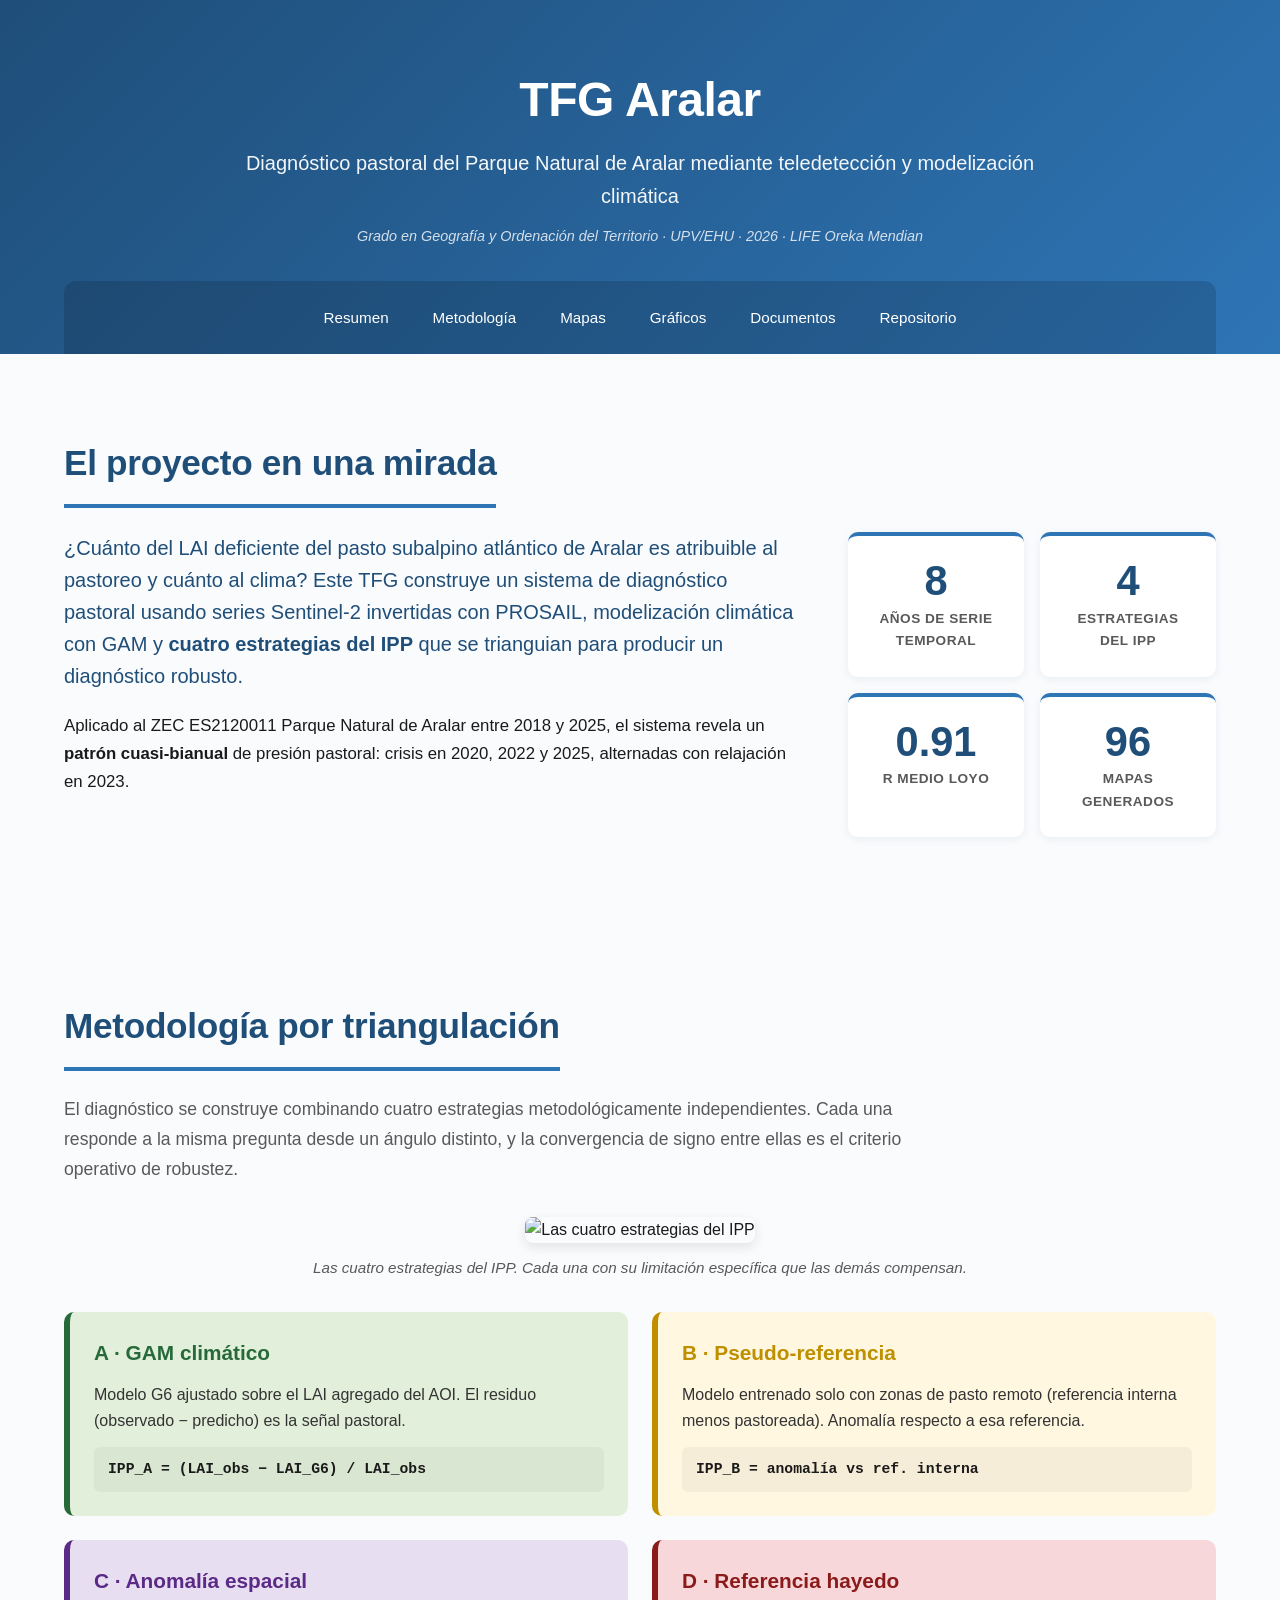
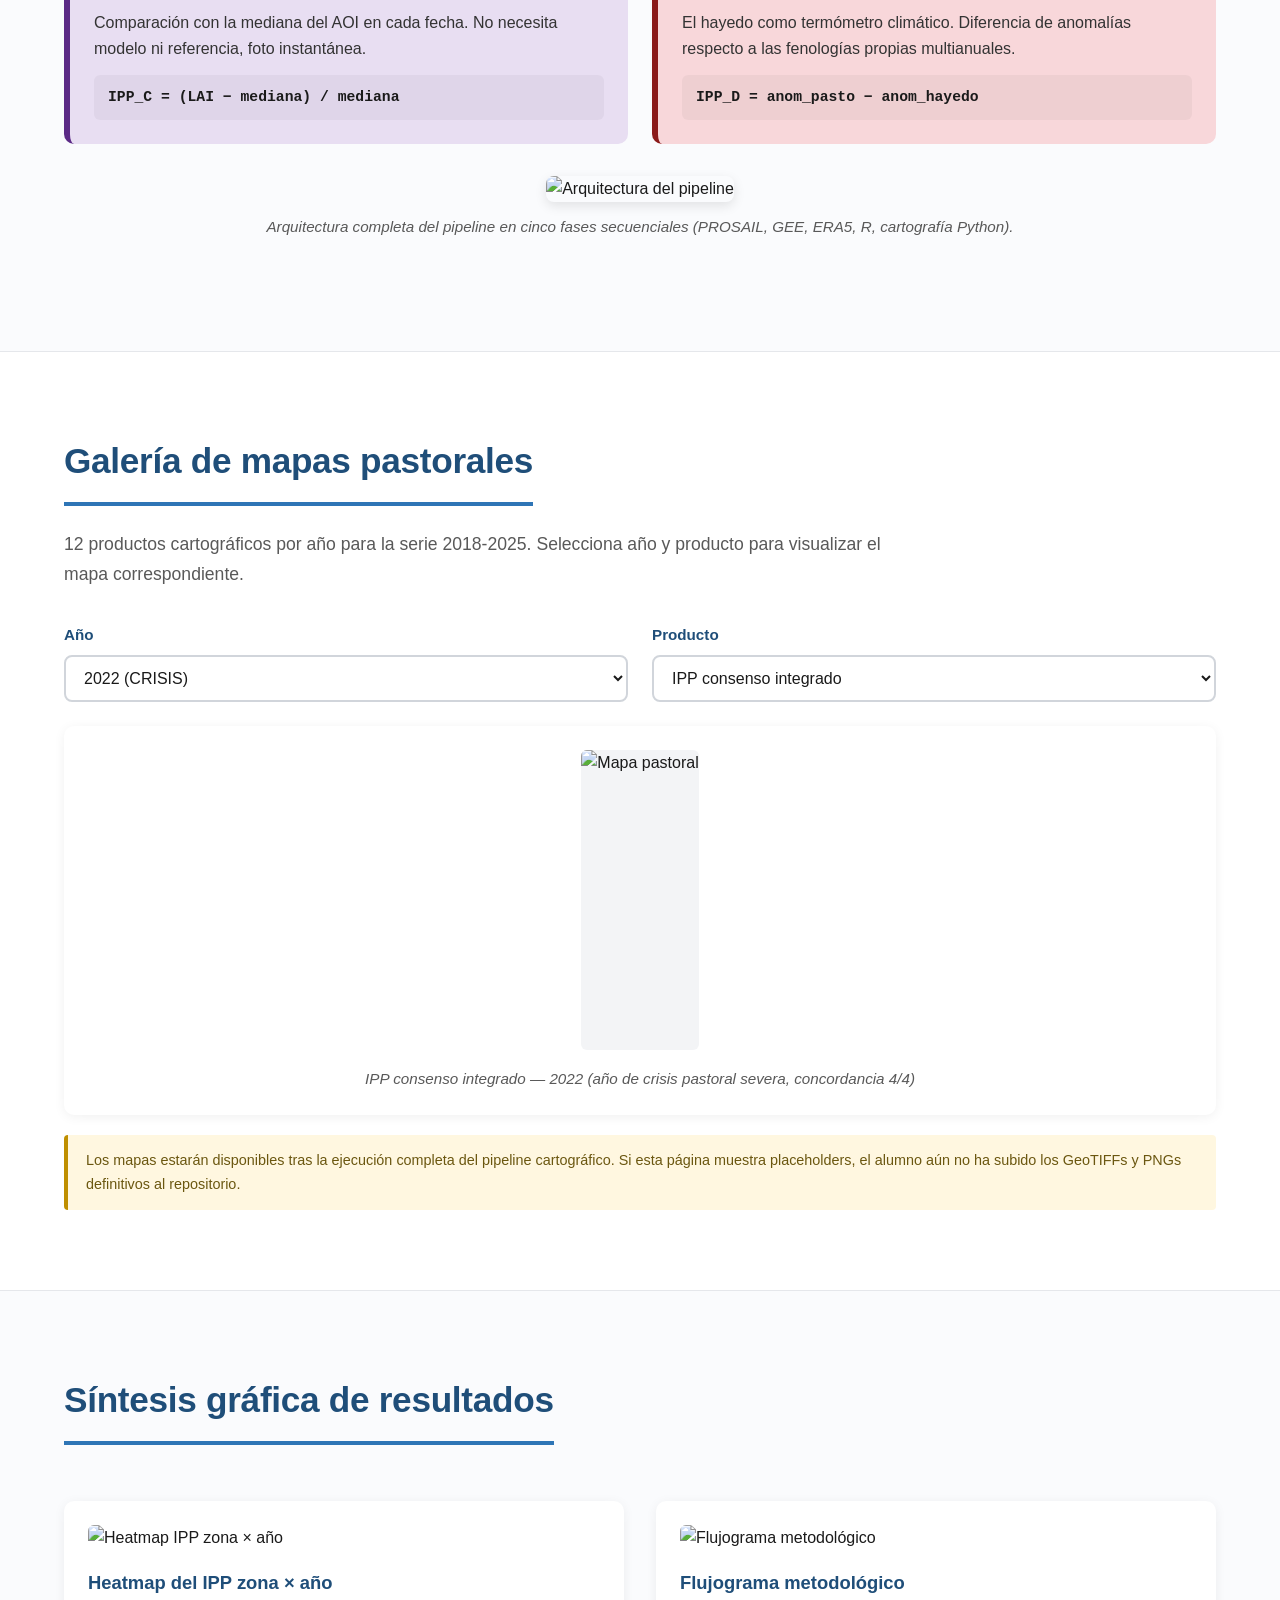
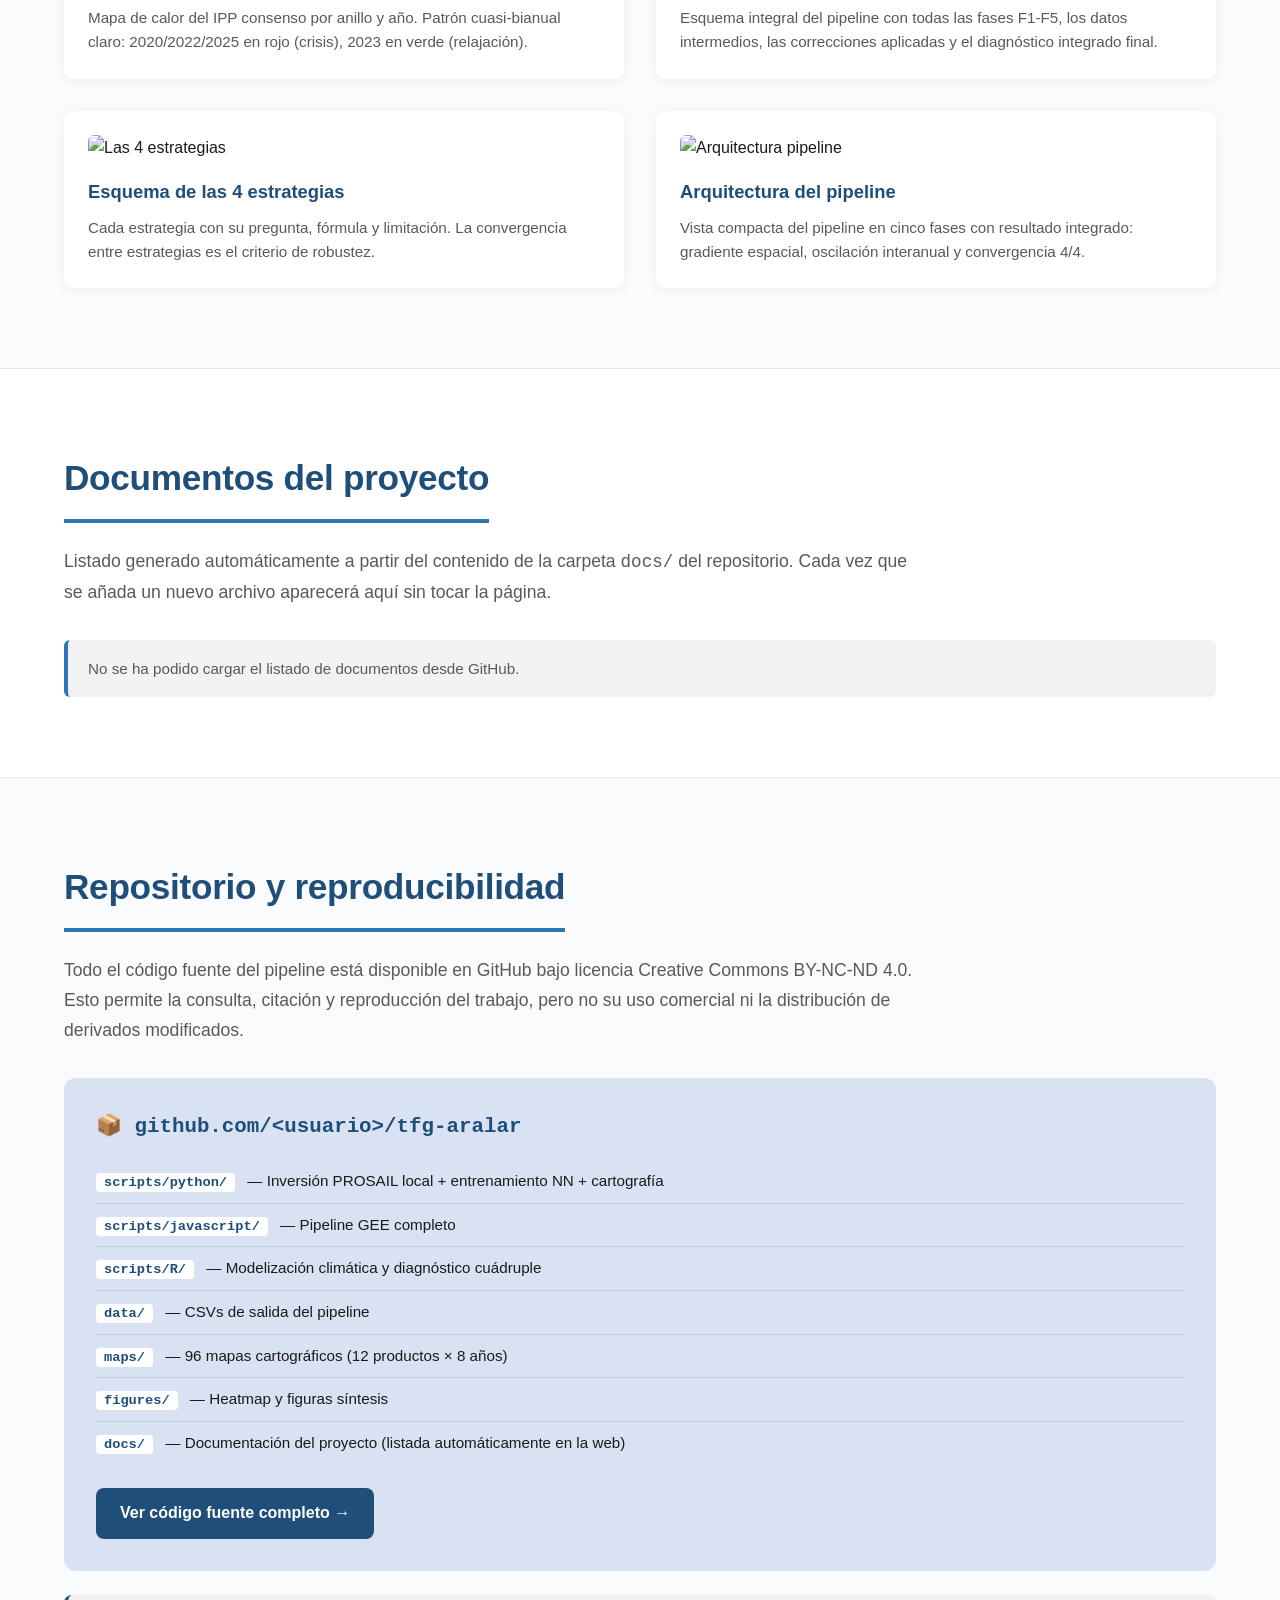
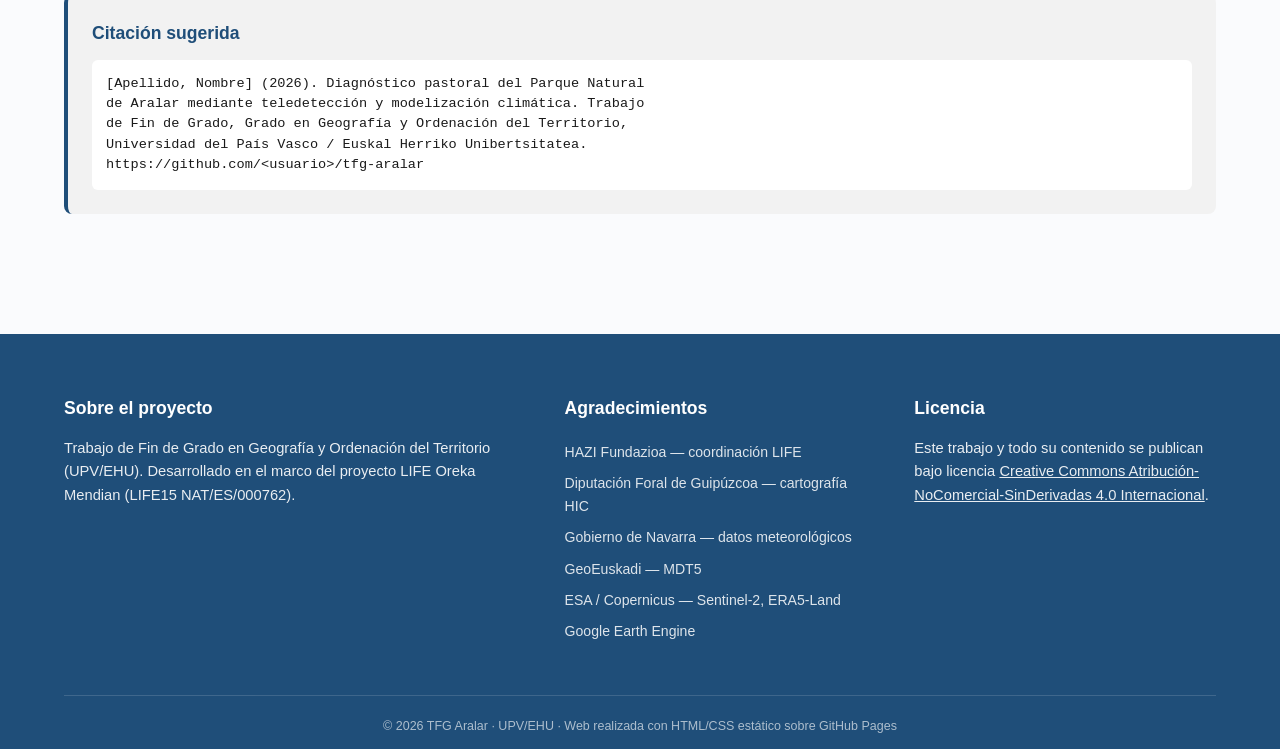
==== index.html @ 9950428e "Listado dinámico de docs/ y eliminación de la sección Transparencia - index.html: la sección Documen" ====
<!DOCTYPE html>
<html lang="es">
<head>
  <meta charset="UTF-8">
  <meta name="viewport" content="width=device-width, initial-scale=1.0">
  <title>TFG Aralar · Diagnóstico pastoral por teledetección</title>
  <meta name="description" content="Trabajo de Fin de Grado sobre el diagnóstico pastoral del Parque Natural de Aralar mediante teledetección Sentinel-2, modelización climática con GAM y triangulación cuádruple del IPP. UPV/EHU 2026.">
  <link rel="stylesheet" href="style.css">
</head>
<body>

<header>
  <div class="container">
    <div class="brand">
      <h1>TFG Aralar</h1>
      <p class="subtitle">Diagnóstico pastoral del Parque Natural de Aralar mediante teledetección y modelización climática</p>
      <p class="meta">Grado en Geografía y Ordenación del Territorio · UPV/EHU · 2026 · LIFE Oreka Mendian</p>
    </div>
    <nav>
      <a href="#resumen">Resumen</a>
      <a href="#metodo">Metodología</a>
      <a href="#mapas">Mapas</a>
      <a href="#graficos">Gráficos</a>
      <a href="#documentos">Documentos</a>
      <a href="#repositorio">Repositorio</a>
    </nav>
  </div>
</header>

<main>

<section id="resumen" class="hero">
  <div class="container">
    <h2>El proyecto en una mirada</h2>
    <div class="hero-grid">
      <div class="hero-text">
        <p class="lead">¿Cuánto del LAI deficiente del pasto subalpino atlántico de Aralar es atribuible al pastoreo y cuánto al clima? Este TFG construye un sistema de diagnóstico pastoral usando series Sentinel-2 invertidas con PROSAIL, modelización climática con GAM y <strong>cuatro estrategias del IPP</strong> que se trianguian para producir un diagnóstico robusto.</p>
        <p>Aplicado al ZEC ES2120011 Parque Natural de Aralar entre 2018 y 2025, el sistema revela un <strong>patrón cuasi-bianual</strong> de presión pastoral: crisis en 2020, 2022 y 2025, alternadas con relajación en 2023.</p>
      </div>
      <div class="stats">
        <div class="stat"><div class="stat-num">8</div><div class="stat-label">años de serie temporal</div></div>
        <div class="stat"><div class="stat-num">4</div><div class="stat-label">estrategias del IPP</div></div>
        <div class="stat"><div class="stat-num">0.91</div><div class="stat-label">r medio LOYO</div></div>
        <div class="stat"><div class="stat-num">96</div><div class="stat-label">mapas generados</div></div>
      </div>
    </div>
  </div>
</section>

<section id="metodo">
  <div class="container">
    <h2>Metodología por triangulación</h2>
    <p class="intro">El diagnóstico se construye combinando cuatro estrategias metodológicamente independientes. Cada una responde a la misma pregunta desde un ángulo distinto, y la convergencia de signo entre ellas es el criterio operativo de robustez.</p>
    <div class="figure">
      <img src="figures/esquema_4_estrategias.png" alt="Las cuatro estrategias del IPP">
      <p class="caption">Las cuatro estrategias del IPP. Cada una con su limitación específica que las demás compensan.</p>
    </div>
    <div class="strategies">
      <div class="strategy strategy-A">
        <h3>A · GAM climático</h3>
        <p>Modelo G6 ajustado sobre el LAI agregado del AOI. El residuo (observado − predicho) es la señal pastoral.</p>
        <div class="formula">IPP_A = (LAI_obs − LAI_G6) / LAI_obs</div>
      </div>
      <div class="strategy strategy-B">
        <h3>B · Pseudo-referencia</h3>
        <p>Modelo entrenado solo con zonas de pasto remoto (referencia interna menos pastoreada). Anomalía respecto a esa referencia.</p>
        <div class="formula">IPP_B = anomalía vs ref. interna</div>
      </div>
      <div class="strategy strategy-C">
        <h3>C · Anomalía espacial</h3>
        <p>Comparación con la mediana del AOI en cada fecha. No necesita modelo ni referencia, foto instantánea.</p>
        <div class="formula">IPP_C = (LAI − mediana) / mediana</div>
      </div>
      <div class="strategy strategy-D">
        <h3>D · Referencia hayedo</h3>
        <p>El hayedo como termómetro climático. Diferencia de anomalías respecto a las fenologías propias multianuales.</p>
        <div class="formula">IPP_D = anom_pasto − anom_hayedo</div>
      </div>
    </div>
    <div class="figure">
      <img src="figures/esquema_pipeline.png" alt="Arquitectura del pipeline">
      <p class="caption">Arquitectura completa del pipeline en cinco fases secuenciales (PROSAIL, GEE, ERA5, R, cartografía Python).</p>
    </div>
  </div>
</section>

<section id="mapas" class="alt">
  <div class="container">
    <h2>Galería de mapas pastorales</h2>
    <p class="intro">12 productos cartográficos por año para la serie 2018-2025. Selecciona año y producto para visualizar el mapa correspondiente.</p>

    <div class="map-controls">
      <div class="control">
        <label for="year-select">Año</label>
        <select id="year-select">
          <option value="2018">2018 (transición)</option>
          <option value="2019">2019 (equilibrio)</option>
          <option value="2020" class="crisis">2020 (CRISIS FUERTE)</option>
          <option value="2021">2021 (transición)</option>
          <option value="2022" selected class="crisis">2022 (CRISIS)</option>
          <option value="2023" class="relax">2023 (RELAJACIÓN)</option>
          <option value="2024">2024 (mixto)</option>
          <option value="2025" class="crisis">2025 (CRISIS moderada)</option>
        </select>
      </div>
      <div class="control">
        <label for="product-select">Producto</label>
        <select id="product-select">
          <option value="ipp_consenso" selected>IPP consenso integrado</option>
          <option value="ipp_a">IPP A — GAM climático</option>
          <option value="ipp_b">IPP B — Pseudo-referencia</option>
          <option value="ipp_c">IPP C — Anomalía espacial</option>
          <option value="ipp_d">IPP D — Referencia hayedo</option>
          <option value="concordancia">Mapa de concordancia (k/n)</option>
          <option value="biomasa">Biomasa estimada (kg/ha)</option>
          <option value="calidad">Calidad forrajera</option>
          <option value="carga">Carga admisible (UGM/ha)</option>
          <option value="balance">Balance forrajero</option>
          <option value="riesgo">Riesgo de degradación</option>
          <option value="pendiente">Pendiente (control)</option>
        </select>
      </div>
    </div>

    <div class="map-display">
      <img id="map-image" src="maps/2022/IPP_consenso_2022.png" alt="Mapa pastoral">
      <p class="caption" id="map-caption">IPP consenso integrado — 2022 (año de crisis pastoral severa, concordancia 4/4)</p>
    </div>

    <p class="note">Los mapas estarán disponibles tras la ejecución completa del pipeline cartográfico. Si esta página muestra placeholders, el alumno aún no ha subido los GeoTIFFs y PNGs definitivos al repositorio.</p>
  </div>
</section>

<section id="graficos">
  <div class="container">
    <h2>Síntesis gráfica de resultados</h2>
    <div class="chart-grid">
      <div class="chart">
        <img src="figures/heatmap_IPP_Aralar.png" alt="Heatmap IPP zona × año">
        <h3>Heatmap del IPP zona × año</h3>
        <p>Mapa de calor del IPP consenso por anillo y año. Patrón cuasi-bianual claro: 2020/2022/2025 en rojo (crisis), 2023 en verde (relajación).</p>
      </div>
      <div class="chart">
        <img src="figures/Flujograma_Metodologico_v2.png" alt="Flujograma metodológico">
        <h3>Flujograma metodológico</h3>
        <p>Esquema integral del pipeline con todas las fases F1-F5, los datos intermedios, las correcciones aplicadas y el diagnóstico integrado final.</p>
      </div>
      <div class="chart">
        <img src="figures/esquema_4_estrategias.png" alt="Las 4 estrategias">
        <h3>Esquema de las 4 estrategias</h3>
        <p>Cada estrategia con su pregunta, fórmula y limitación. La convergencia entre estrategias es el criterio de robustez.</p>
      </div>
      <div class="chart">
        <img src="figures/esquema_pipeline.png" alt="Arquitectura pipeline">
        <h3>Arquitectura del pipeline</h3>
        <p>Vista compacta del pipeline en cinco fases con resultado integrado: gradiente espacial, oscilación interanual y convergencia 4/4.</p>
      </div>
    </div>
  </div>
</section>

<section id="documentos" class="alt">
  <div class="container">
    <h2>Documentos del proyecto</h2>
    <p class="intro">Listado generado automáticamente a partir del contenido de la carpeta <code>docs/</code> del repositorio. Cada vez que se añada un nuevo archivo aparecerá aquí sin tocar la página.</p>
    <div class="docs-grid" id="docs-grid">
      <p class="docs-status" id="docs-status">Cargando documentos…</p>
    </div>
  </div>
</section>

<section id="repositorio">
  <div class="container">
    <h2>Repositorio y reproducibilidad</h2>
    <p class="intro">Todo el código fuente del pipeline está disponible en GitHub bajo licencia Creative Commons BY-NC-ND 4.0. Esto permite la consulta, citación y reproducción del trabajo, pero no su uso comercial ni la distribución de derivados modificados.</p>

    <div class="repo-card">
      <h3>📦 github.com/&lt;usuario&gt;/tfg-aralar</h3>
      <ul class="repo-list">
        <li><code>scripts/python/</code> — Inversión PROSAIL local + entrenamiento NN + cartografía</li>
        <li><code>scripts/javascript/</code> — Pipeline GEE completo</li>
        <li><code>scripts/R/</code> — Modelización climática y diagnóstico cuádruple</li>
        <li><code>data/</code> — CSVs de salida del pipeline</li>
        <li><code>maps/</code> — 96 mapas cartográficos (12 productos × 8 años)</li>
        <li><code>figures/</code> — Heatmap y figuras síntesis</li>
        <li><code>docs/</code> — Documentación del proyecto (listada automáticamente en la web)</li>
      </ul>
      <a href="https://github.com/" class="btn">Ver código fuente completo →</a>
    </div>

    <div class="cite-box">
      <h3>Citación sugerida</h3>
      <pre>[Apellido, Nombre] (2026). Diagnóstico pastoral del Parque Natural
de Aralar mediante teledetección y modelización climática. Trabajo
de Fin de Grado, Grado en Geografía y Ordenación del Territorio,
Universidad del País Vasco / Euskal Herriko Unibertsitatea.
https://github.com/&lt;usuario&gt;/tfg-aralar</pre>
    </div>
  </div>
</section>

</main>

<footer>
  <div class="container">
    <div class="footer-grid">
      <div>
        <h4>Sobre el proyecto</h4>
        <p>Trabajo de Fin de Grado en Geografía y Ordenación del Territorio (UPV/EHU). Desarrollado en el marco del proyecto LIFE Oreka Mendian (LIFE15 NAT/ES/000762).</p>
      </div>
      <div>
        <h4>Agradecimientos</h4>
        <ul class="footer-list">
          <li>HAZI Fundazioa — coordinación LIFE</li>
          <li>Diputación Foral de Guipúzcoa — cartografía HIC</li>
          <li>Gobierno de Navarra — datos meteorológicos</li>
          <li>GeoEuskadi — MDT5</li>
          <li>ESA / Copernicus — Sentinel-2, ERA5-Land</li>
          <li>Google Earth Engine</li>
        </ul>
      </div>
      <div>
        <h4>Licencia</h4>
        <p>Este trabajo y todo su contenido se publican bajo licencia <a href="https://creativecommons.org/licenses/by-nc-nd/4.0/deed.es">Creative Commons Atribución-NoComercial-SinDerivadas 4.0 Internacional</a>.</p>
      </div>
    </div>
    <div class="footer-bottom">
      <p>&copy; 2026 TFG Aralar · UPV/EHU · Web realizada con HTML/CSS estático sobre GitHub Pages</p>
    </div>
  </div>
</footer>

<script>
const yearSelect = document.getElementById('year-select');
const productSelect = document.getElementById('product-select');
const mapImage = document.getElementById('map-image');
const mapCaption = document.getElementById('map-caption');

const productLabels = {
  ipp_consenso: 'IPP consenso integrado',
  ipp_a: 'IPP A — GAM climático',
  ipp_b: 'IPP B — Pseudo-referencia',
  ipp_c: 'IPP C — Anomalía espacial',
  ipp_d: 'IPP D — Referencia hayedo',
  concordancia: 'Mapa de concordancia píxel a píxel',
  biomasa: 'Biomasa estimada (kg/ha)',
  calidad: 'Calidad forrajera',
  carga: 'Carga admisible (UGM/ha)',
  balance: 'Balance forrajero',
  riesgo: 'Riesgo de degradación',
  pendiente: 'Pendiente (variable de control)'
};

const yearTags = {
  2018: 'transición',
  2019: 'equilibrio',
  2020: 'año de crisis pastoral severa, concordancia 4/4',
  2021: 'transición leve hacia presión',
  2022: 'año de crisis pastoral severa, concordancia 4/4',
  2023: 'año de relajación pastoral generalizada, concordancia 4/4',
  2024: 'patrón mixto, concordancia 3/4 por fiabilidad observacional',
  2025: 'año de crisis moderada, concordancia 4/4'
};

const productNameMap = {
  ipp_consenso: 'IPP_consenso',
  ipp_a: 'IPP_A',
  ipp_b: 'IPP_B',
  ipp_c: 'IPP_C',
  ipp_d: 'IPP_D',
  concordancia: 'concordancia',
  biomasa: 'biomasa',
  calidad: 'calidad',
  carga: 'carga',
  balance: 'balance',
  riesgo: 'riesgo',
  pendiente: 'pendiente'
};

function updateMap() {
  const year = yearSelect.value;
  const product = productSelect.value;
  const filename = `maps/${year}/${productNameMap[product]}_${year}.png`;
  mapImage.src = filename;
  mapImage.alt = `${productLabels[product]} — ${year}`;
  mapCaption.textContent = `${productLabels[product]} — ${year} (${yearTags[year]})`;
}

yearSelect.addEventListener('change', updateMap);
productSelect.addEventListener('change', updateMap);

document.querySelectorAll('nav a').forEach(link => {
  link.addEventListener('click', e => {
    e.preventDefault();
    const target = document.querySelector(link.getAttribute('href'));
    if (target) target.scrollIntoView({ behavior: 'smooth', block: 'start' });
  });
});

const DOCS_REPO = 'Moxkix/ARALAR_TFG';
const DOCS_BRANCH = 'main';
const DOCS_PATH = 'docs';

const docIcons = {
  pdf: '📊',
  doc: '📄', docx: '📄',
  xls: '📈', xlsx: '📈', csv: '📈',
  ppt: '📽️', pptx: '📽️',
  txt: '📝', md: '📝',
  zip: '🗂️', rar: '🗂️', '7z': '🗂️',
  png: '🖼️', jpg: '🖼️', jpeg: '🖼️', gif: '🖼️', svg: '🖼️'
};

function iconFor(ext) {
  return docIcons[ext.toLowerCase()] || '📎';
}

function humanSize(bytes) {
  if (!bytes && bytes !== 0) return '';
  const units = ['B', 'KB', 'MB', 'GB'];
  let i = 0;
  let n = bytes;
  while (n >= 1024 && i < units.length - 1) { n /= 1024; i++; }
  return `${n.toFixed(n >= 10 || i === 0 ? 0 : 1)} ${units[i]}`;
}

function prettyName(filename) {
  const dot = filename.lastIndexOf('.');
  const base = dot > 0 ? filename.slice(0, dot) : filename;
  return base.replace(/[_-]+/g, ' ').replace(/\s+/g, ' ').trim();
}

function extOf(filename) {
  const dot = filename.lastIndexOf('.');
  return dot > 0 ? filename.slice(dot + 1) : '';
}

async function loadDocs() {
  const grid = document.getElementById('docs-grid');
  const status = document.getElementById('docs-status');
  if (!grid) return;
  try {
    const url = `https://api.github.com/repos/${DOCS_REPO}/contents/${DOCS_PATH}?ref=${DOCS_BRANCH}`;
    const res = await fetch(url, { headers: { 'Accept': 'application/vnd.github+json' } });
    if (res.status === 404) {
      status.textContent = 'Aún no se han publicado documentos. Cuando se suban archivos a la carpeta docs/ del repositorio aparecerán aquí automáticamente.';
      return;
    }
    if (!res.ok) throw new Error(`GitHub API ${res.status}`);
    const items = await res.json();
    const files = items
      .filter(it => it.type === 'file')
      .sort((a, b) => a.name.localeCompare(b.name, 'es'));
    if (files.length === 0) {
      status.textContent = 'La carpeta docs/ está vacía. Sube archivos al repositorio para que aparezcan aquí.';
      return;
    }
    grid.innerHTML = '';
    for (const f of files) {
      const ext = extOf(f.name);
      const a = document.createElement('a');
      a.className = 'doc';
      a.href = `${DOCS_PATH}/${encodeURIComponent(f.name)}`;
      a.target = '_blank';
      a.rel = 'noopener';
      a.innerHTML = `
        <div class="doc-icon">${iconFor(ext)}</div>
        <h3>${prettyName(f.name)}</h3>
        <p>${f.name}</p>
        <span class="doc-format">${ext.toUpperCase() || 'archivo'}${f.size ? ' · ' + humanSize(f.size) : ''}</span>
      `;
      grid.appendChild(a);
    }
  } catch (err) {
    status.textContent = 'No se ha podido cargar el listado de documentos desde GitHub.';
  }
}

loadDocs();
</script>

</body>
</html>
---- style.css ----
/* ═══════════════════════════════════════════════
   TFG Aralar · GitHub Pages · style.css
   Diseño limpio, académico, legible
   Paleta: azul corporativo UPV/EHU + acentos
   ═══════════════════════════════════════════════ */

:root {
  --azul: #1F4E79;
  --azul-claro: #2E75B6;
  --azul-bg: #D9E2F3;
  --rojo: #8B1A1A;
  --rojo-bg: #F8D7DA;
  --verde: #276A3A;
  --verde-bg: #E2EFDA;
  --amarillo: #BF8F00;
  --amarillo-bg: #FFF7E0;
  --morado: #5B2A86;
  --morado-bg: #E8DEF2;
  --gris: #595959;
  --gris-claro: #F2F2F2;
  --bg: #FAFBFD;
  --texto: #1a1a1a;
  --max-w: 1200px;
}

* { box-sizing: border-box; margin: 0; padding: 0; }

html { scroll-behavior: smooth; }

body {
  font-family: -apple-system, BlinkMacSystemFont, "Segoe UI", Roboto,
               "Helvetica Neue", Arial, sans-serif;
  font-size: 16px;
  line-height: 1.65;
  color: var(--texto);
  background: var(--bg);
}

.container {
  max-width: var(--max-w);
  margin: 0 auto;
  padding: 0 24px;
}

/* ═══════════════════ HEADER ═══════════════════ */

header {
  background: linear-gradient(135deg, var(--azul) 0%, var(--azul-claro) 100%);
  color: white;
  padding: 60px 0 0 0;
}

header .brand {
  text-align: center;
  margin-bottom: 32px;
}

header h1 {
  font-size: 3em;
  font-weight: 700;
  letter-spacing: -0.5px;
  margin-bottom: 8px;
}

header .subtitle {
  font-size: 1.25em;
  opacity: 0.95;
  font-weight: 300;
  max-width: 800px;
  margin: 0 auto 12px;
}

header .meta {
  font-size: 0.9em;
  opacity: 0.8;
  font-style: italic;
}

nav {
  display: flex;
  justify-content: center;
  gap: 8px;
  flex-wrap: wrap;
  background: rgba(0,0,0,0.15);
  padding: 16px 24px;
  margin-top: 32px;
  border-radius: 12px 12px 0 0;
}

nav a {
  color: white;
  text-decoration: none;
  padding: 8px 18px;
  border-radius: 6px;
  font-weight: 500;
  font-size: 0.95em;
  transition: background 0.2s;
}

nav a:hover {
  background: rgba(255,255,255,0.15);
}

/* ═══════════════════ SECTIONS ═══════════════════ */

section {
  padding: 80px 0;
}

section.alt {
  background: white;
  border-top: 1px solid #e5e7eb;
  border-bottom: 1px solid #e5e7eb;
}

section h2 {
  font-size: 2.2em;
  color: var(--azul);
  margin-bottom: 24px;
  font-weight: 700;
  letter-spacing: -0.3px;
  border-bottom: 4px solid var(--azul-claro);
  padding-bottom: 12px;
  display: inline-block;
}

section .intro {
  font-size: 1.1em;
  color: var(--gris);
  max-width: 850px;
  margin-bottom: 32px;
  line-height: 1.7;
}

/* ═══════════════════ HERO ═══════════════════ */

.hero .lead {
  font-size: 1.25em;
  color: var(--azul);
  font-weight: 500;
  line-height: 1.6;
  margin-bottom: 20px;
}

.hero p {
  margin-bottom: 18px;
  font-size: 1.05em;
}

.hero-grid {
  display: grid;
  grid-template-columns: 2fr 1fr;
  gap: 48px;
  align-items: start;
}

.stats {
  display: grid;
  grid-template-columns: 1fr 1fr;
  gap: 16px;
}

.stat {
  background: white;
  padding: 24px;
  border-radius: 10px;
  text-align: center;
  box-shadow: 0 2px 8px rgba(31,78,121,0.08);
  border-top: 4px solid var(--azul-claro);
}

.stat-num {
  font-size: 2.6em;
  font-weight: 700;
  color: var(--azul);
  line-height: 1;
  margin-bottom: 6px;
}

.stat-label {
  font-size: 0.85em;
  color: var(--gris);
  text-transform: uppercase;
  letter-spacing: 0.5px;
  font-weight: 600;
}

/* ═══════════════════ STRATEGIES ═══════════════════ */

.strategies {
  display: grid;
  grid-template-columns: 1fr 1fr;
  gap: 24px;
  margin: 32px 0;
}

.strategy {
  padding: 24px;
  border-radius: 10px;
  border-left: 6px solid;
}

.strategy h3 {
  font-size: 1.3em;
  margin-bottom: 12px;
  font-weight: 700;
}

.strategy p {
  margin-bottom: 14px;
  color: #333;
  line-height: 1.6;
}

.strategy .formula {
  background: rgba(0,0,0,0.04);
  padding: 10px 14px;
  border-radius: 6px;
  font-family: "Consolas", "Monaco", monospace;
  font-size: 0.92em;
  color: var(--texto);
  font-weight: 600;
}

.strategy-A { background: var(--verde-bg); border-color: var(--verde); }
.strategy-A h3 { color: var(--verde); }
.strategy-B { background: var(--amarillo-bg); border-color: var(--amarillo); }
.strategy-B h3 { color: var(--amarillo); }
.strategy-C { background: var(--morado-bg); border-color: var(--morado); }
.strategy-C h3 { color: var(--morado); }
.strategy-D { background: var(--rojo-bg); border-color: var(--rojo); }
.strategy-D h3 { color: var(--rojo); }

/* ═══════════════════ FIGURES ═══════════════════ */

.figure {
  margin: 32px auto;
  text-align: center;
  max-width: 1000px;
}

.figure img {
  max-width: 100%;
  height: auto;
  border-radius: 8px;
  box-shadow: 0 4px 12px rgba(0,0,0,0.1);
}

.figure .caption {
  margin-top: 14px;
  color: var(--gris);
  font-style: italic;
  font-size: 0.95em;
  line-height: 1.5;
}

/* ═══════════════════ MAP GALLERY ═══════════════════ */

.map-controls {
  display: flex;
  gap: 24px;
  margin-bottom: 24px;
  flex-wrap: wrap;
}

.control {
  flex: 1;
  min-width: 250px;
}

.control label {
  display: block;
  font-weight: 600;
  color: var(--azul);
  margin-bottom: 8px;
  font-size: 0.95em;
}

.control select {
  width: 100%;
  padding: 12px 14px;
  font-size: 1em;
  border: 2px solid #d1d5db;
  border-radius: 8px;
  background: white;
  color: var(--texto);
  cursor: pointer;
  transition: border-color 0.2s;
}

.control select:focus {
  outline: none;
  border-color: var(--azul-claro);
}

.control select option.crisis { color: var(--rojo); font-weight: 600; }
.control select option.relax { color: var(--verde); font-weight: 600; }

.map-display {
  background: white;
  padding: 24px;
  border-radius: 10px;
  box-shadow: 0 2px 12px rgba(0,0,0,0.06);
  text-align: center;
}

.map-display img {
  max-width: 100%;
  height: auto;
  border-radius: 6px;
  background: #f3f4f6;
  min-height: 300px;
}

.map-display .caption {
  margin-top: 16px;
  color: var(--gris);
  font-style: italic;
  font-size: 0.95em;
}

.note {
  background: var(--amarillo-bg);
  border-left: 4px solid var(--amarillo);
  padding: 14px 18px;
  margin-top: 20px;
  border-radius: 4px;
  font-size: 0.9em;
  color: #6b5710;
}

/* ═══════════════════ CHART GRID ═══════════════════ */

.chart-grid {
  display: grid;
  grid-template-columns: 1fr 1fr;
  gap: 32px;
  margin-top: 32px;
}

.chart {
  background: white;
  padding: 24px;
  border-radius: 10px;
  box-shadow: 0 2px 12px rgba(0,0,0,0.06);
}

.chart img {
  width: 100%;
  height: auto;
  border-radius: 6px;
  margin-bottom: 16px;
}

.chart h3 {
  color: var(--azul);
  font-size: 1.15em;
  margin-bottom: 8px;
}

.chart p {
  color: var(--gris);
  font-size: 0.95em;
  line-height: 1.6;
}

/* ═══════════════════ DOCUMENTS ═══════════════════ */

.docs-grid {
  display: grid;
  grid-template-columns: repeat(auto-fit, minmax(280px, 1fr));
  gap: 24px;
  margin-top: 32px;
}

.doc {
  display: block;
  background: white;
  padding: 28px;
  border-radius: 10px;
  text-decoration: none;
  color: inherit;
  box-shadow: 0 2px 8px rgba(0,0,0,0.06);
  border-top: 4px solid var(--azul-claro);
  transition: transform 0.2s, box-shadow 0.2s;
}

.doc:hover {
  transform: translateY(-4px);
  box-shadow: 0 6px 20px rgba(31,78,121,0.15);
}

.doc-icon {
  font-size: 2.5em;
  margin-bottom: 12px;
}

.doc h3 {
  color: var(--azul);
  font-size: 1.2em;
  margin-bottom: 10px;
}

.doc p {
  color: var(--gris);
  font-size: 0.9em;
  line-height: 1.6;
  margin-bottom: 14px;
}

.doc-format {
  color: var(--azul-claro);
  font-size: 0.85em;
  font-weight: 600;
  text-transform: uppercase;
  letter-spacing: 0.5px;
}

/* ═══════════════════ REPOSITORY ═══════════════════ */

.repo-card {
  background: var(--azul-bg);
  padding: 32px;
  border-radius: 12px;
  margin: 24px 0;
}

.repo-card h3 {
  color: var(--azul);
  font-family: "Consolas", "Monaco", monospace;
  font-size: 1.3em;
  margin-bottom: 16px;
}

.repo-list {
  list-style: none;
  margin-bottom: 24px;
}

.repo-list li {
  padding: 8px 0;
  border-bottom: 1px solid rgba(31,78,121,0.15);
  font-size: 0.95em;
}

.repo-list li:last-child { border-bottom: none; }

.repo-list code {
  background: white;
  padding: 2px 8px;
  border-radius: 4px;
  font-size: 0.9em;
  color: var(--azul);
  font-weight: 600;
  margin-right: 8px;
}

.btn {
  display: inline-block;
  background: var(--azul);
  color: white;
  padding: 12px 24px;
  border-radius: 8px;
  text-decoration: none;
  font-weight: 600;
  transition: background 0.2s;
}

.btn:hover {
  background: var(--azul-claro);
}

.cite-box {
  background: var(--gris-claro);
  padding: 24px;
  border-radius: 8px;
  margin-top: 24px;
  border-left: 4px solid var(--azul);
}

.cite-box h3 {
  color: var(--azul);
  font-size: 1.1em;
  margin-bottom: 12px;
}

.cite-box pre {
  font-family: "Consolas", "Monaco", monospace;
  font-size: 0.85em;
  background: white;
  padding: 14px;
  border-radius: 6px;
  overflow-x: auto;
  white-space: pre-wrap;
  line-height: 1.5;
  color: var(--texto);
}

/* ═══════════════════ FOOTER ═══════════════════ */

footer {
  background: var(--azul);
  color: white;
  padding: 60px 0 24px 0;
  margin-top: 40px;
}

.footer-grid {
  display: grid;
  grid-template-columns: 1.5fr 1fr 1fr;
  gap: 48px;
  margin-bottom: 48px;
}

footer h4 {
  font-size: 1.1em;
  margin-bottom: 14px;
  font-weight: 600;
}

footer p {
  font-size: 0.92em;
  opacity: 0.9;
  line-height: 1.6;
}

footer a {
  color: white;
  text-decoration: underline;
}

.footer-list {
  list-style: none;
}

.footer-list li {
  font-size: 0.88em;
  opacity: 0.85;
  padding: 4px 0;
}

.footer-bottom {
  border-top: 1px solid rgba(255,255,255,0.2);
  padding-top: 20px;
  text-align: center;
  font-size: 0.85em;
  opacity: 0.7;
}

/* ═══════════════════ RESPONSIVE ═══════════════════ */

@media (max-width: 768px) {
  header { padding: 40px 0 0 0; }
  header h1 { font-size: 2em; }
  header .subtitle { font-size: 1.05em; }

  nav { padding: 12px; gap: 4px; }
  nav a { padding: 6px 12px; font-size: 0.85em; }

  section { padding: 50px 0; }
  section h2 { font-size: 1.7em; }

  .hero-grid,
  .strategies,
  .chart-grid,
  .footer-grid {
    grid-template-columns: 1fr;
  }

  .stats { grid-template-columns: 1fr 1fr; }

  .map-controls { flex-direction: column; }
}

/* === Estado del listado dinámico de documentos === */
.docs-status {
  grid-column: 1 / -1;
  background: var(--gris-claro);
  border-left: 4px solid var(--azul-claro);
  padding: 16px 20px;
  border-radius: 6px;
  color: var(--gris);
  font-size: 0.95em;
  margin: 0;
}
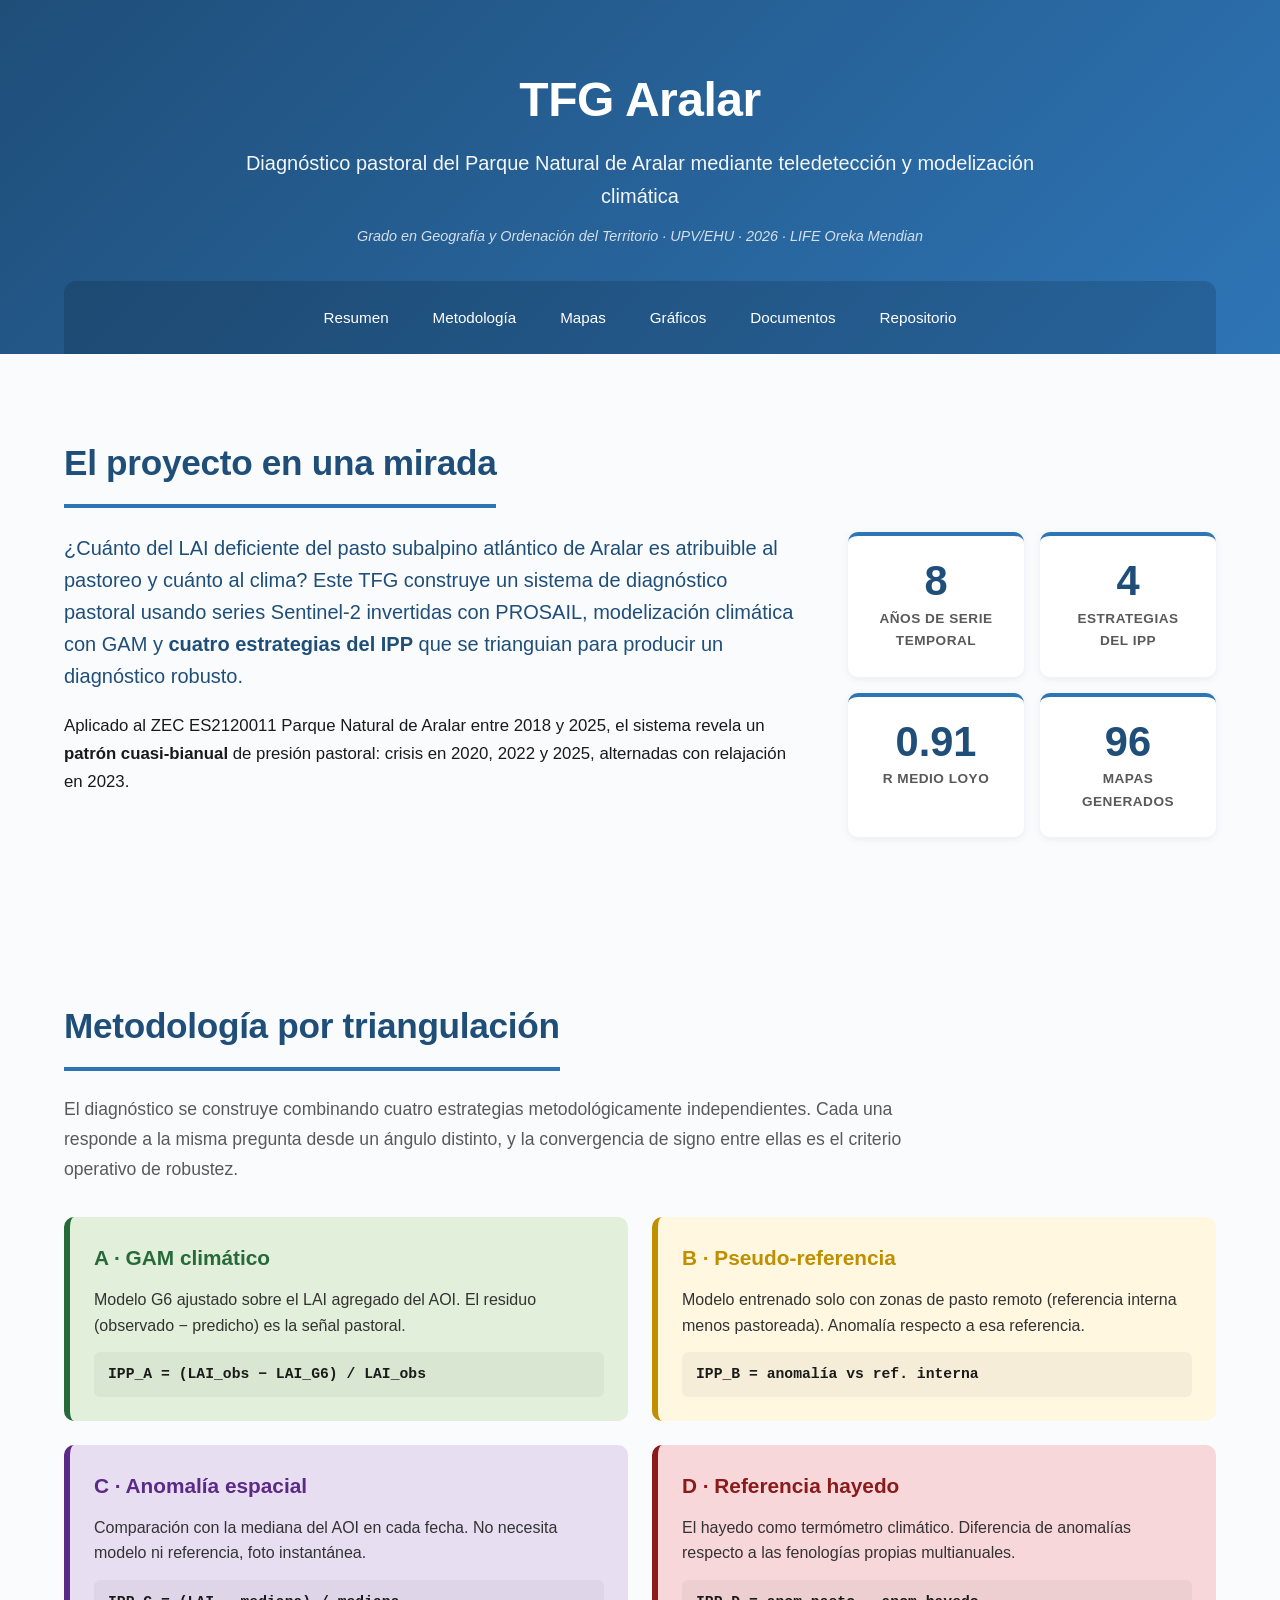
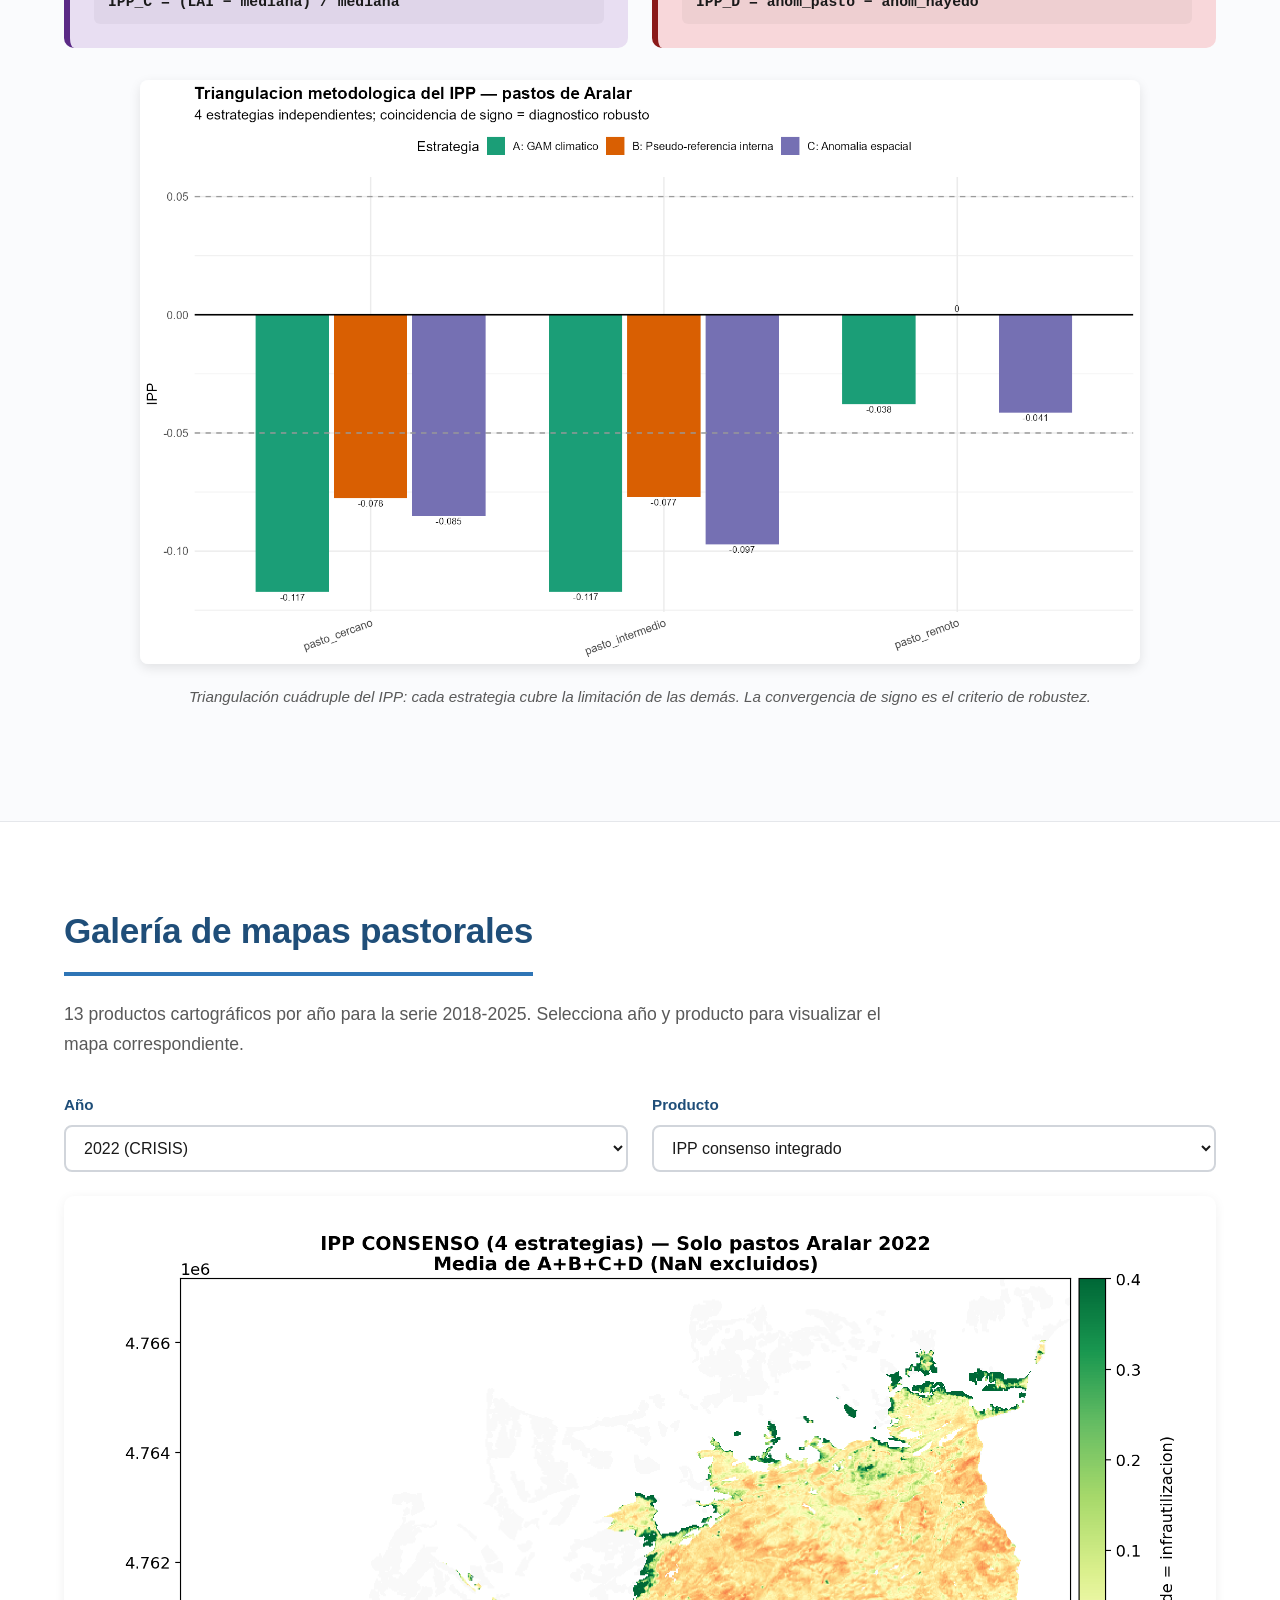
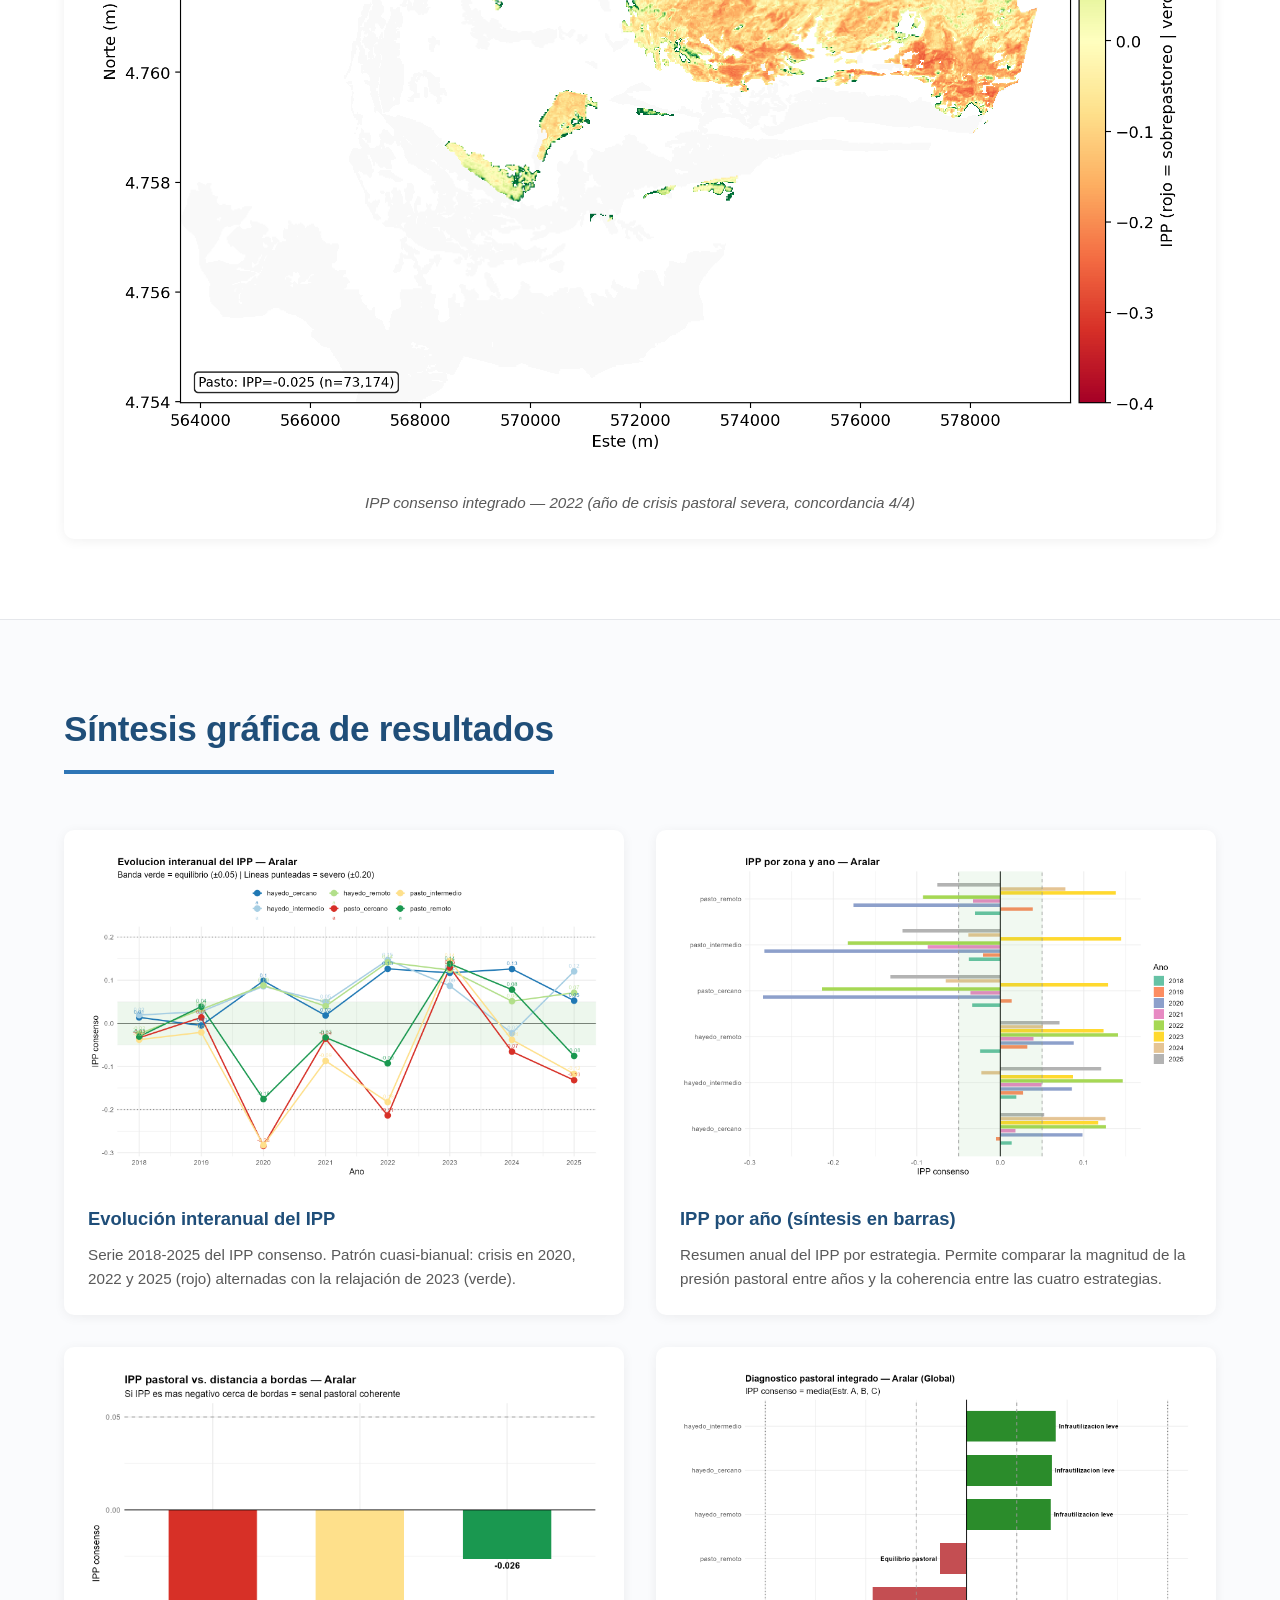
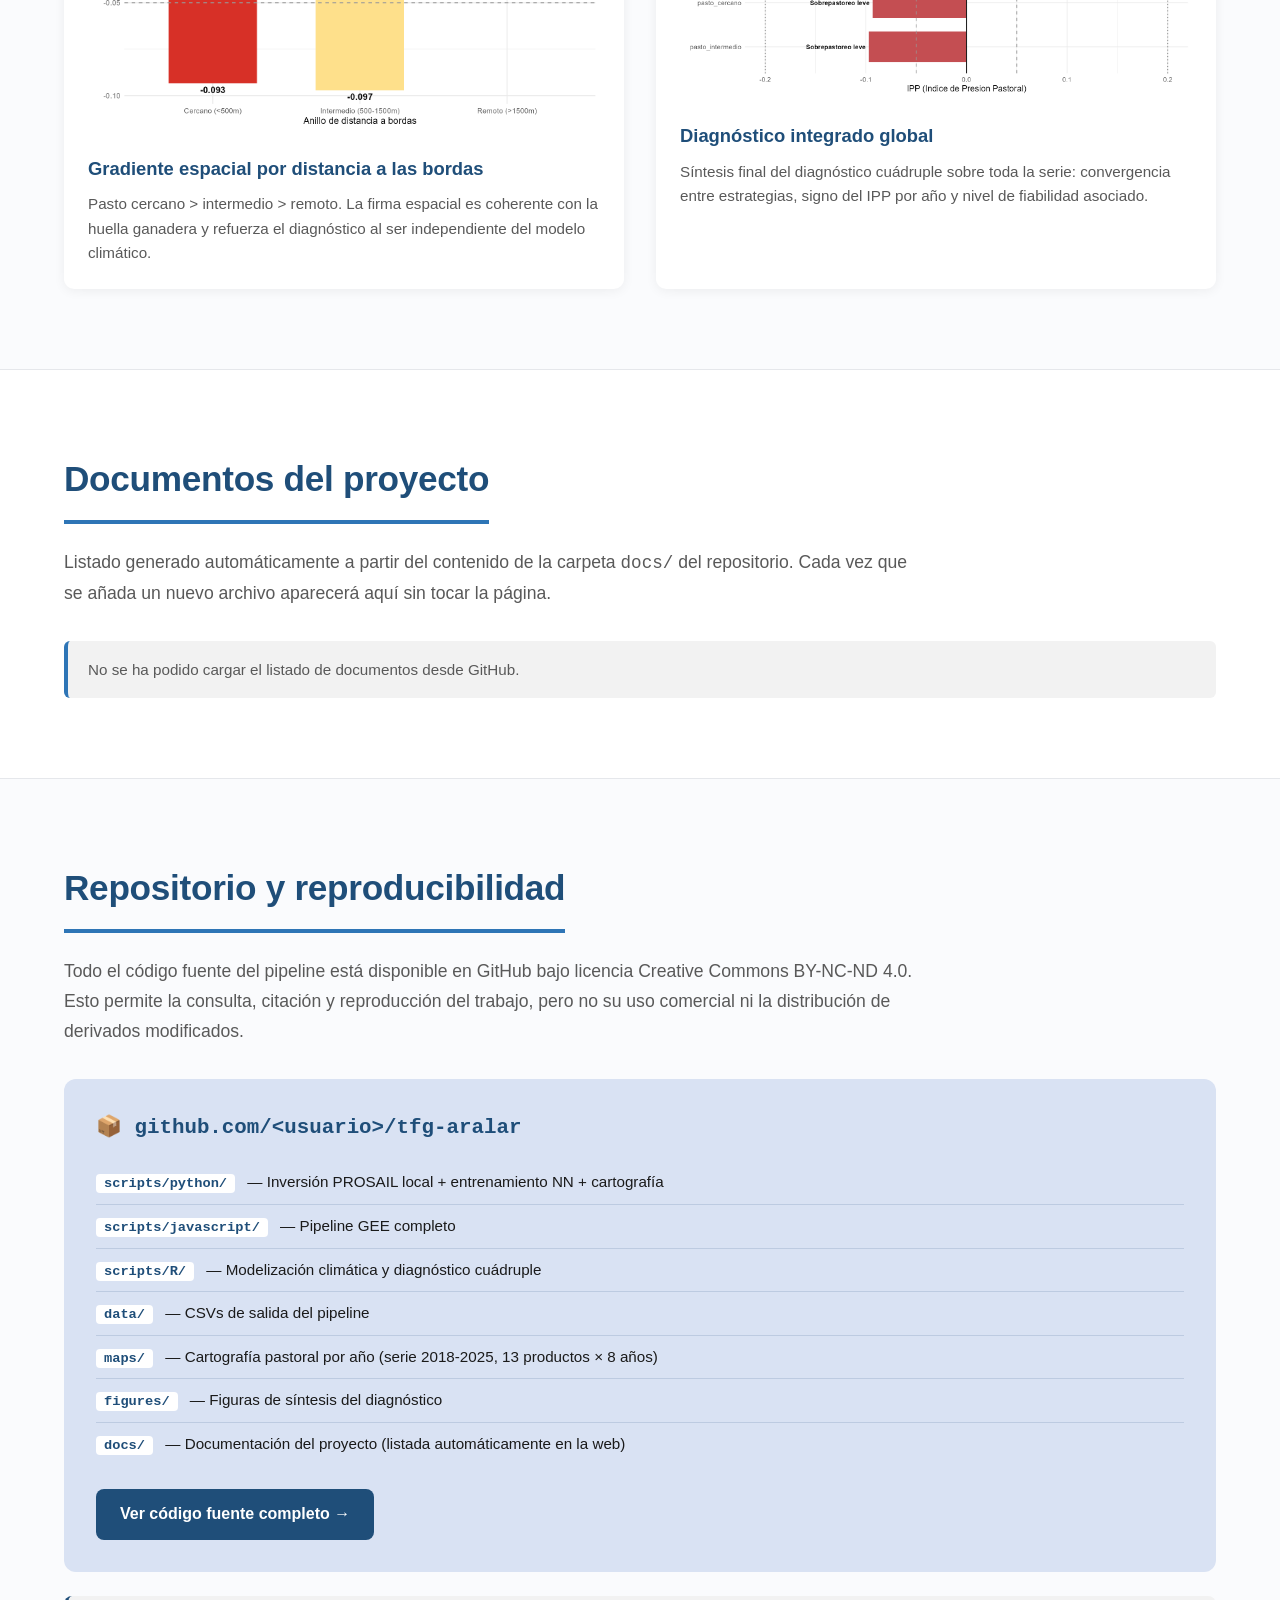
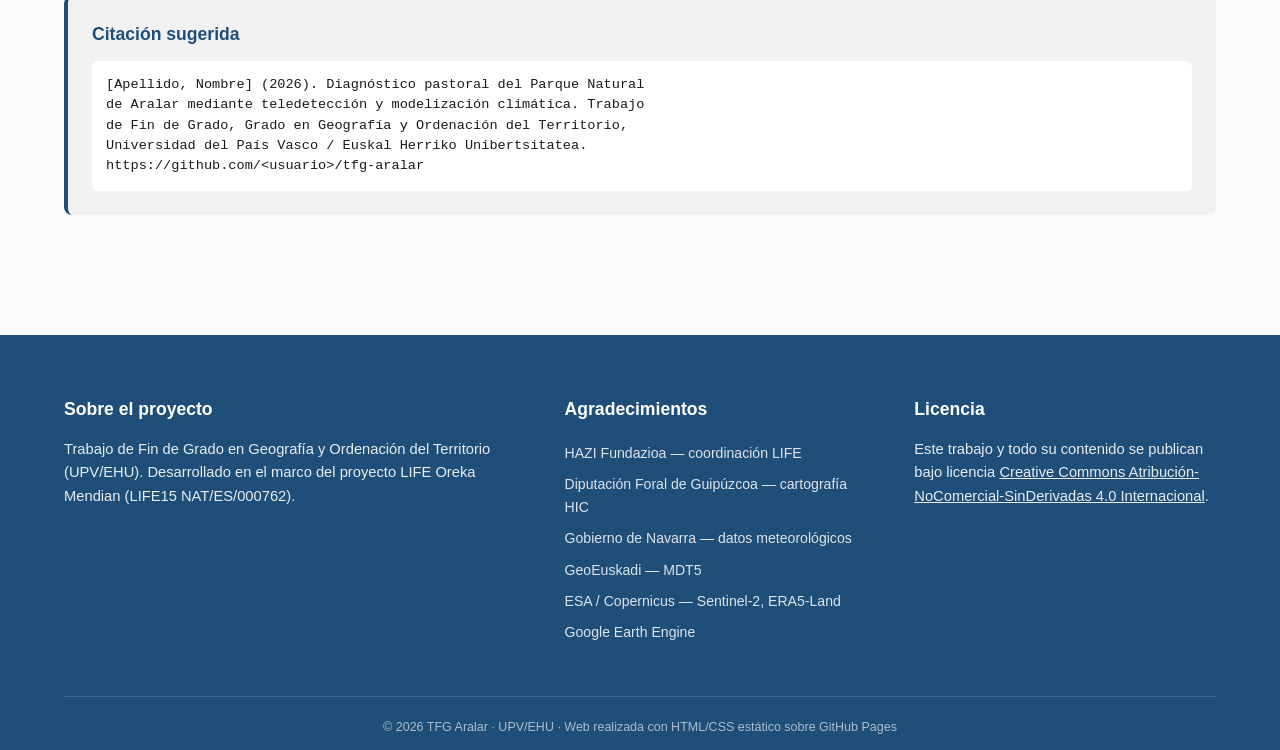
==== commit 5be7552d: "Alinear index.html con los archivos reales de figures/ y maps/ - Sustituidas las figuras conceptuale" ====
--- a/index.html
+++ b/index.html
@@ -51,10 +51,6 @@
   <div class="container">
     <h2>Metodología por triangulación</h2>
     <p class="intro">El diagnóstico se construye combinando cuatro estrategias metodológicamente independientes. Cada una responde a la misma pregunta desde un ángulo distinto, y la convergencia de signo entre ellas es el criterio operativo de robustez.</p>
-    <div class="figure">
-      <img src="figures/esquema_4_estrategias.png" alt="Las cuatro estrategias del IPP">
-      <p class="caption">Las cuatro estrategias del IPP. Cada una con su limitación específica que las demás compensan.</p>
-    </div>
     <div class="strategies">
       <div class="strategy strategy-A">
         <h3>A · GAM climático</h3>
@@ -78,8 +74,8 @@
       </div>
     </div>
     <div class="figure">
-      <img src="figures/esquema_pipeline.png" alt="Arquitectura del pipeline">
-      <p class="caption">Arquitectura completa del pipeline en cinco fases secuenciales (PROSAIL, GEE, ERA5, R, cartografía Python).</p>
+      <img src="figures/IPP_triangulacion_ABCD.png" alt="Triangulación de las cuatro estrategias del IPP">
+      <p class="caption">Triangulación cuádruple del IPP: cada estrategia cubre la limitación de las demás. La convergencia de signo es el criterio de robustez.</p>
     </div>
   </div>
 </section>
@@ -87,7 +83,7 @@
 <section id="mapas" class="alt">
   <div class="container">
     <h2>Galería de mapas pastorales</h2>
-    <p class="intro">12 productos cartográficos por año para la serie 2018-2025. Selecciona año y producto para visualizar el mapa correspondiente.</p>
+    <p class="intro">13 productos cartográficos por año para la serie 2018-2025. Selecciona año y producto para visualizar el mapa correspondiente.</p>
 
     <div class="map-controls">
       <div class="control">
@@ -111,6 +107,7 @@
           <option value="ipp_b">IPP B — Pseudo-referencia</option>
           <option value="ipp_c">IPP C — Anomalía espacial</option>
           <option value="ipp_d">IPP D — Referencia hayedo</option>
+          <option value="ipp_espacializado">IPP espacializado (píxel)</option>
           <option value="concordancia">Mapa de concordancia (k/n)</option>
           <option value="biomasa">Biomasa estimada (kg/ha)</option>
           <option value="calidad">Calidad forrajera</option>
@@ -123,11 +120,9 @@
     </div>
 
     <div class="map-display">
-      <img id="map-image" src="maps/2022/IPP_consenso_2022.png" alt="Mapa pastoral">
+      <img id="map-image" src="maps/2022/aralar_mapa_IPP_consenso_pastos_2022.png" alt="Mapa pastoral">
       <p class="caption" id="map-caption">IPP consenso integrado — 2022 (año de crisis pastoral severa, concordancia 4/4)</p>
     </div>
-
-    <p class="note">Los mapas estarán disponibles tras la ejecución completa del pipeline cartográfico. Si esta página muestra placeholders, el alumno aún no ha subido los GeoTIFFs y PNGs definitivos al repositorio.</p>
   </div>
 </section>
 
@@ -136,24 +131,24 @@
     <h2>Síntesis gráfica de resultados</h2>
     <div class="chart-grid">
       <div class="chart">
-        <img src="figures/heatmap_IPP_Aralar.png" alt="Heatmap IPP zona × año">
-        <h3>Heatmap del IPP zona × año</h3>
-        <p>Mapa de calor del IPP consenso por anillo y año. Patrón cuasi-bianual claro: 2020/2022/2025 en rojo (crisis), 2023 en verde (relajación).</p>
+        <img src="figures/evolucion_IPP_interanual.png" alt="Evolución interanual del IPP">
+        <h3>Evolución interanual del IPP</h3>
+        <p>Serie 2018-2025 del IPP consenso. Patrón cuasi-bianual: crisis en 2020, 2022 y 2025 (rojo) alternadas con la relajación de 2023 (verde).</p>
       </div>
       <div class="chart">
-        <img src="figures/Flujograma_Metodologico_v2.png" alt="Flujograma metodológico">
-        <h3>Flujograma metodológico</h3>
-        <p>Esquema integral del pipeline con todas las fases F1-F5, los datos intermedios, las correcciones aplicadas y el diagnóstico integrado final.</p>
+        <img src="figures/IPP_barras_interanual.png" alt="IPP en barras por año">
+        <h3>IPP por año (síntesis en barras)</h3>
+        <p>Resumen anual del IPP por estrategia. Permite comparar la magnitud de la presión pastoral entre años y la coherencia entre las cuatro estrategias.</p>
       </div>
       <div class="chart">
-        <img src="figures/esquema_4_estrategias.png" alt="Las 4 estrategias">
-        <h3>Esquema de las 4 estrategias</h3>
-        <p>Cada estrategia con su pregunta, fórmula y limitación. La convergencia entre estrategias es el criterio de robustez.</p>
+        <img src="figures/gradiente_IPP_distancia_bordas.png" alt="Gradiente espacial del IPP por distancia a las bordas">
+        <h3>Gradiente espacial por distancia a las bordas</h3>
+        <p>Pasto cercano > intermedio > remoto. La firma espacial es coherente con la huella ganadera y refuerza el diagnóstico al ser independiente del modelo climático.</p>
       </div>
       <div class="chart">
-        <img src="figures/esquema_pipeline.png" alt="Arquitectura pipeline">
-        <h3>Arquitectura del pipeline</h3>
-        <p>Vista compacta del pipeline en cinco fases con resultado integrado: gradiente espacial, oscilación interanual y convergencia 4/4.</p>
+        <img src="figures/diagnostico_integrado_global.png" alt="Diagnóstico integrado global">
+        <h3>Diagnóstico integrado global</h3>
+        <p>Síntesis final del diagnóstico cuádruple sobre toda la serie: convergencia entre estrategias, signo del IPP por año y nivel de fiabilidad asociado.</p>
       </div>
     </div>
   </div>
@@ -181,8 +176,8 @@
         <li><code>scripts/javascript/</code> — Pipeline GEE completo</li>
         <li><code>scripts/R/</code> — Modelización climática y diagnóstico cuádruple</li>
         <li><code>data/</code> — CSVs de salida del pipeline</li>
-        <li><code>maps/</code> — 96 mapas cartográficos (12 productos × 8 años)</li>
-        <li><code>figures/</code> — Heatmap y figuras síntesis</li>
+        <li><code>maps/</code> — Cartografía pastoral por año (serie 2018-2025, 13 productos × 8 años)</li>
+        <li><code>figures/</code> — Figuras de síntesis del diagnóstico</li>
         <li><code>docs/</code> — Documentación del proyecto (listada automáticamente en la web)</li>
       </ul>
       <a href="https://github.com/" class="btn">Ver código fuente completo →</a>
@@ -242,6 +237,7 @@
   ipp_b: 'IPP B — Pseudo-referencia',
   ipp_c: 'IPP C — Anomalía espacial',
   ipp_d: 'IPP D — Referencia hayedo',
+  ipp_espacializado: 'IPP espacializado (píxel)',
   concordancia: 'Mapa de concordancia píxel a píxel',
   biomasa: 'Biomasa estimada (kg/ha)',
   calidad: 'Calidad forrajera',
@@ -262,25 +258,26 @@
   2025: 'año de crisis moderada, concordancia 4/4'
 };
 
-const productNameMap = {
-  ipp_consenso: 'IPP_consenso',
-  ipp_a: 'IPP_A',
-  ipp_b: 'IPP_B',
-  ipp_c: 'IPP_C',
-  ipp_d: 'IPP_D',
-  concordancia: 'concordancia',
-  biomasa: 'biomasa',
-  calidad: 'calidad',
-  carga: 'carga',
-  balance: 'balance',
-  riesgo: 'riesgo',
-  pendiente: 'pendiente'
+const productFiles = {
+  ipp_consenso: y => `aralar_mapa_IPP_consenso_pastos_${y}.png`,
+  ipp_a: y => `aralar_mapa_IPP_A_pastos_${y}.png`,
+  ipp_b: y => `aralar_mapa_IPP_B_pastos_${y}.png`,
+  ipp_c: y => `aralar_mapa_IPP_C_pastos_${y}.png`,
+  ipp_d: y => `aralar_mapa_IPP_D_pastos_${y}.png`,
+  ipp_espacializado: y => `aralar_mapa_IPP_espacializado_${y}.png`,
+  concordancia: y => `aralar_mapa_IPP_concordancia_pastos_${y}.png`,
+  biomasa: y => `aralar_pastos_mapa_biomasa_${y}.png`,
+  calidad: y => `aralar_pastos_mapa_calidad_${y}.png`,
+  carga: y => `aralar_pastos_mapa_carga_${y}.png`,
+  balance: y => `aralar_pastos_mapa_balance_${y}.png`,
+  riesgo: y => `aralar_pastos_mapa_riesgo_${y}.png`,
+  pendiente: y => `aralar_pastos_mapa_pendiente_${y}.png`
 };
 
 function updateMap() {
   const year = yearSelect.value;
   const product = productSelect.value;
-  const filename = `maps/${year}/${productNameMap[product]}_${year}.png`;
+  const filename = `maps/${year}/${productFiles[product](year)}`;
   mapImage.src = filename;
   mapImage.alt = `${productLabels[product]} — ${year}`;
   mapCaption.textContent = `${productLabels[product]} — ${year} (${yearTags[year]})`;
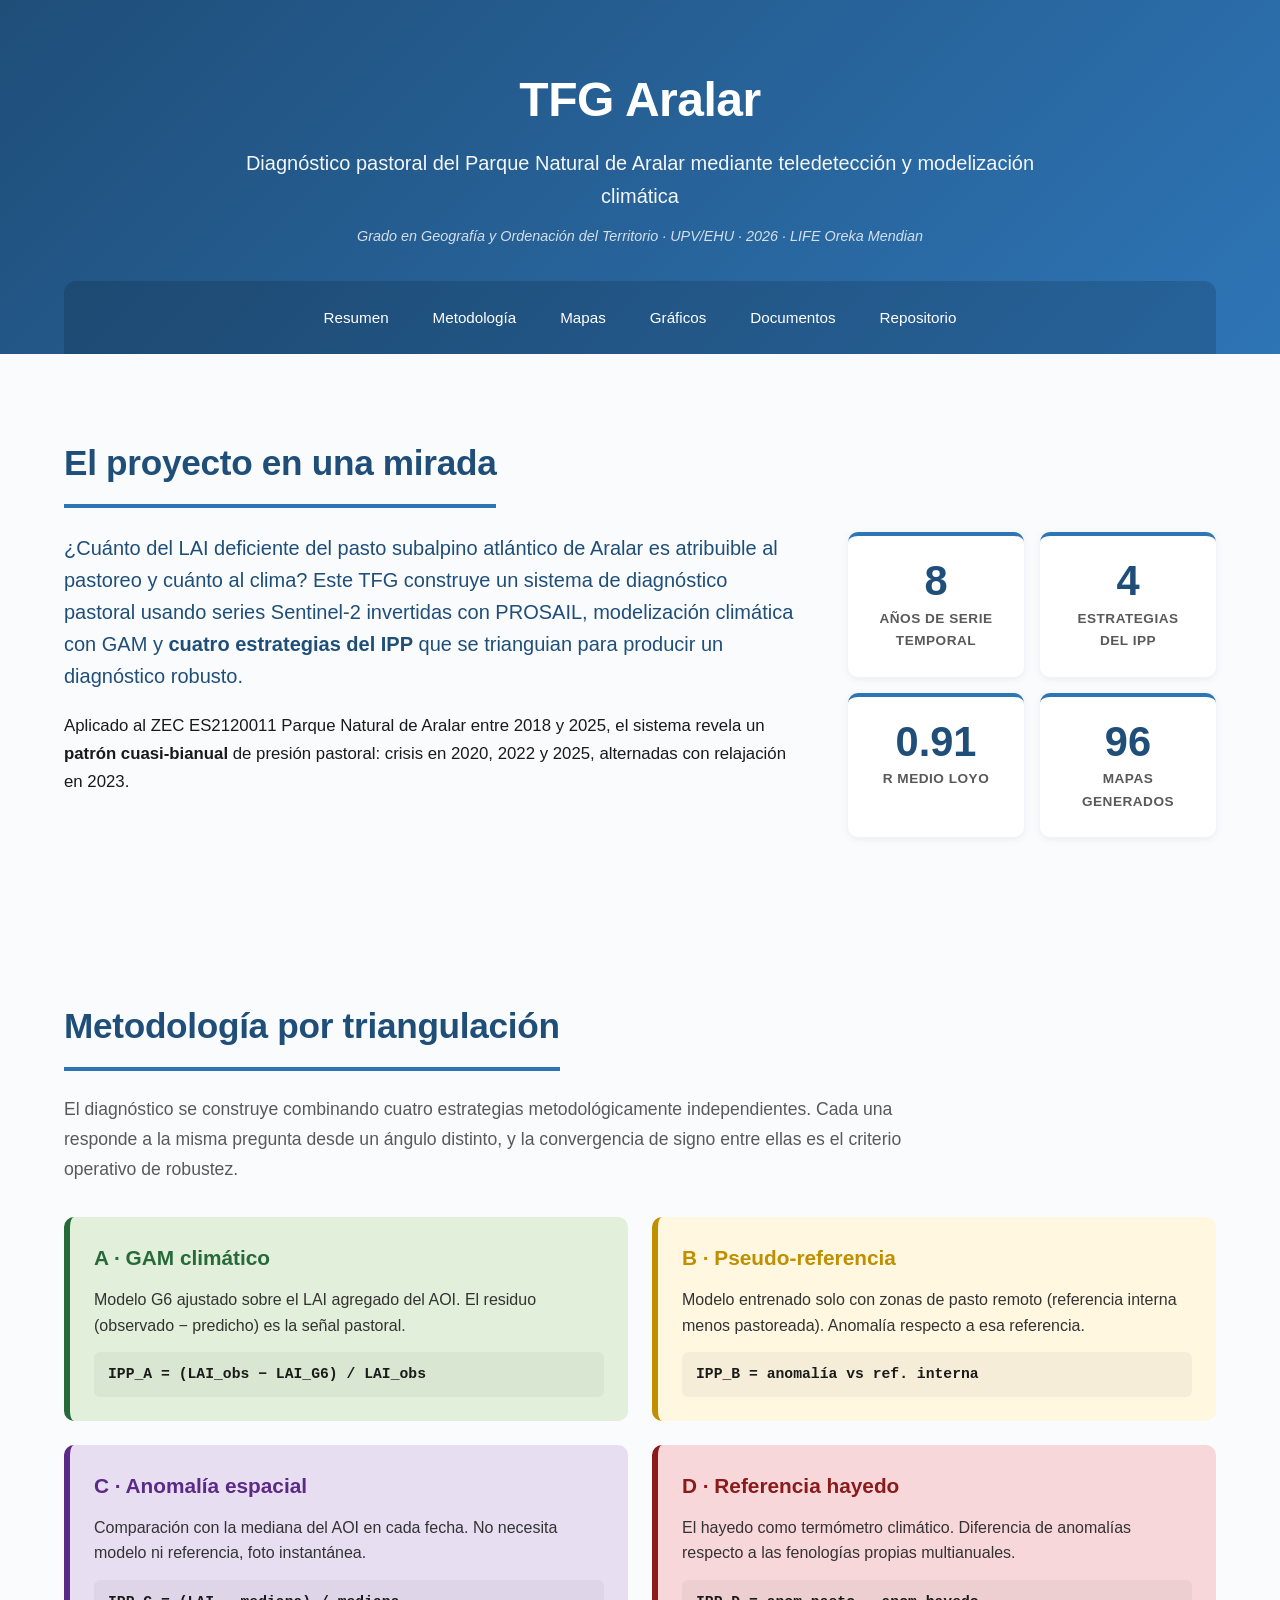
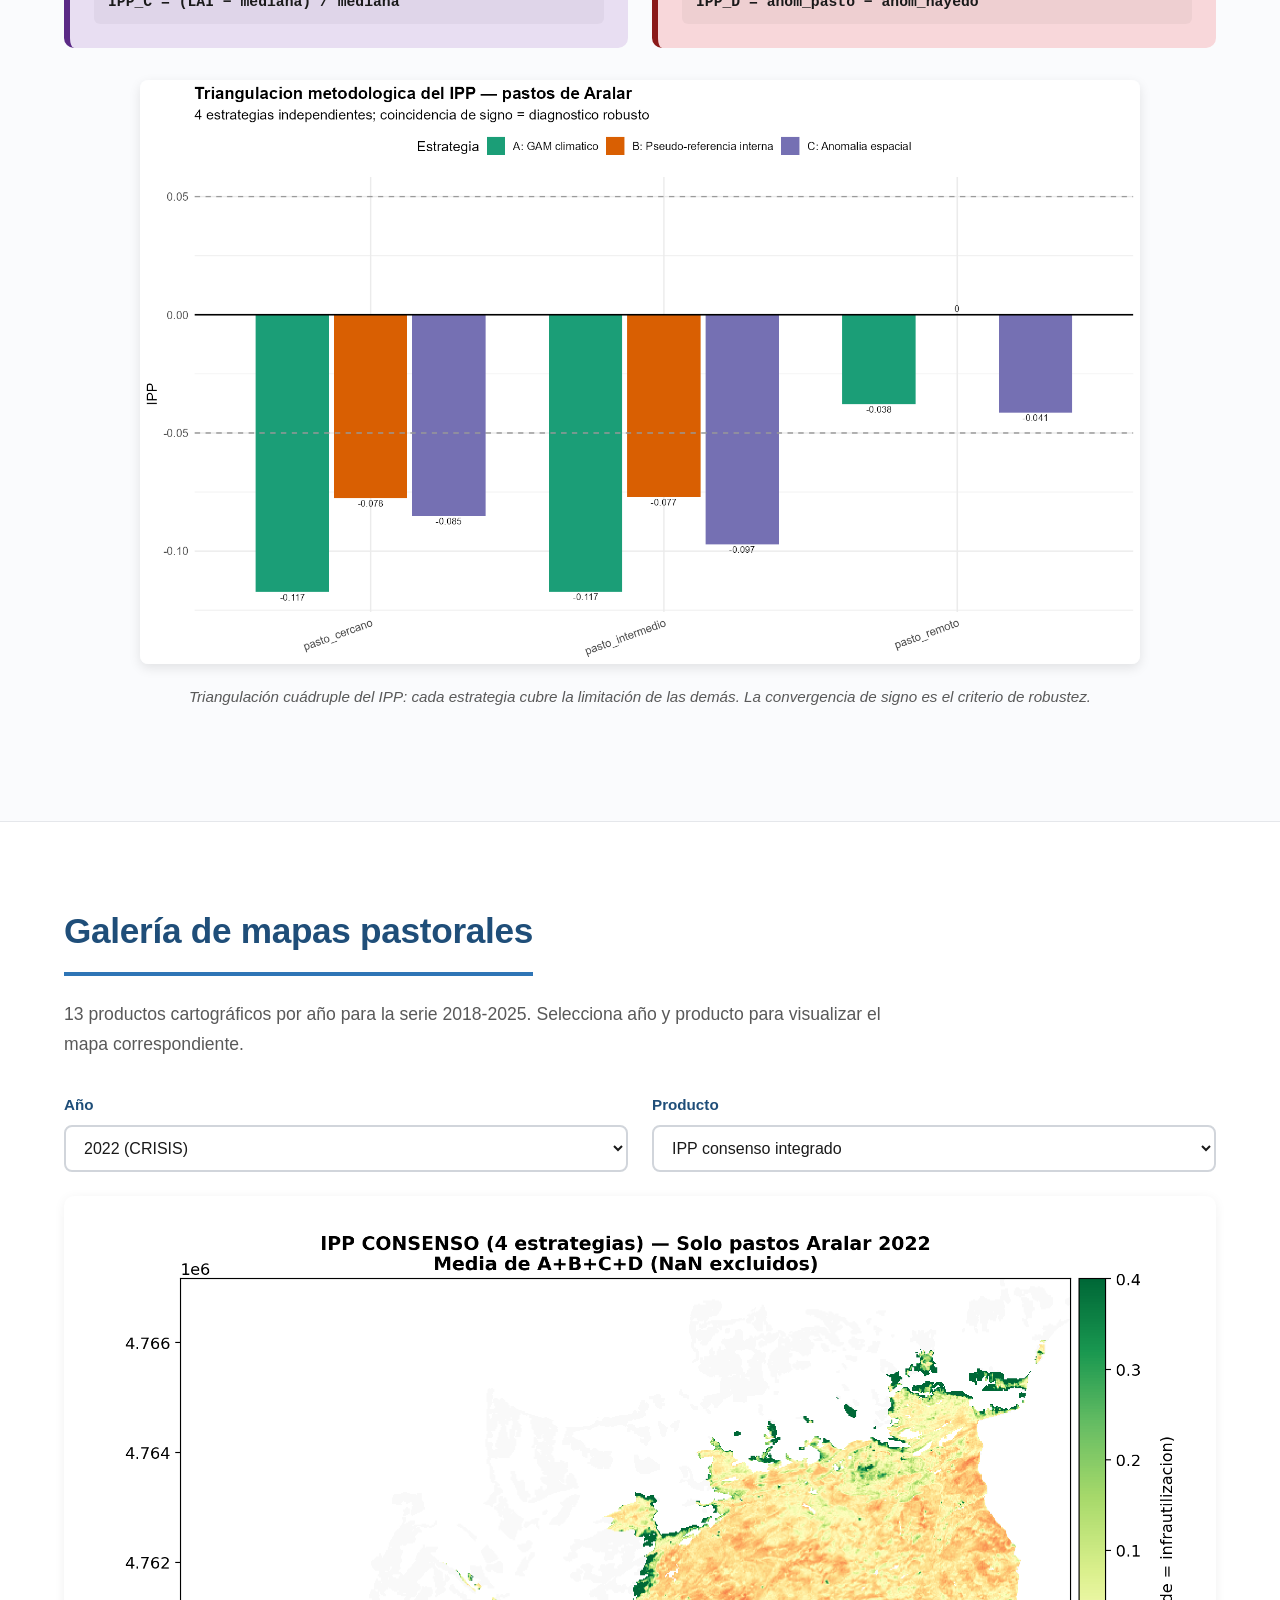
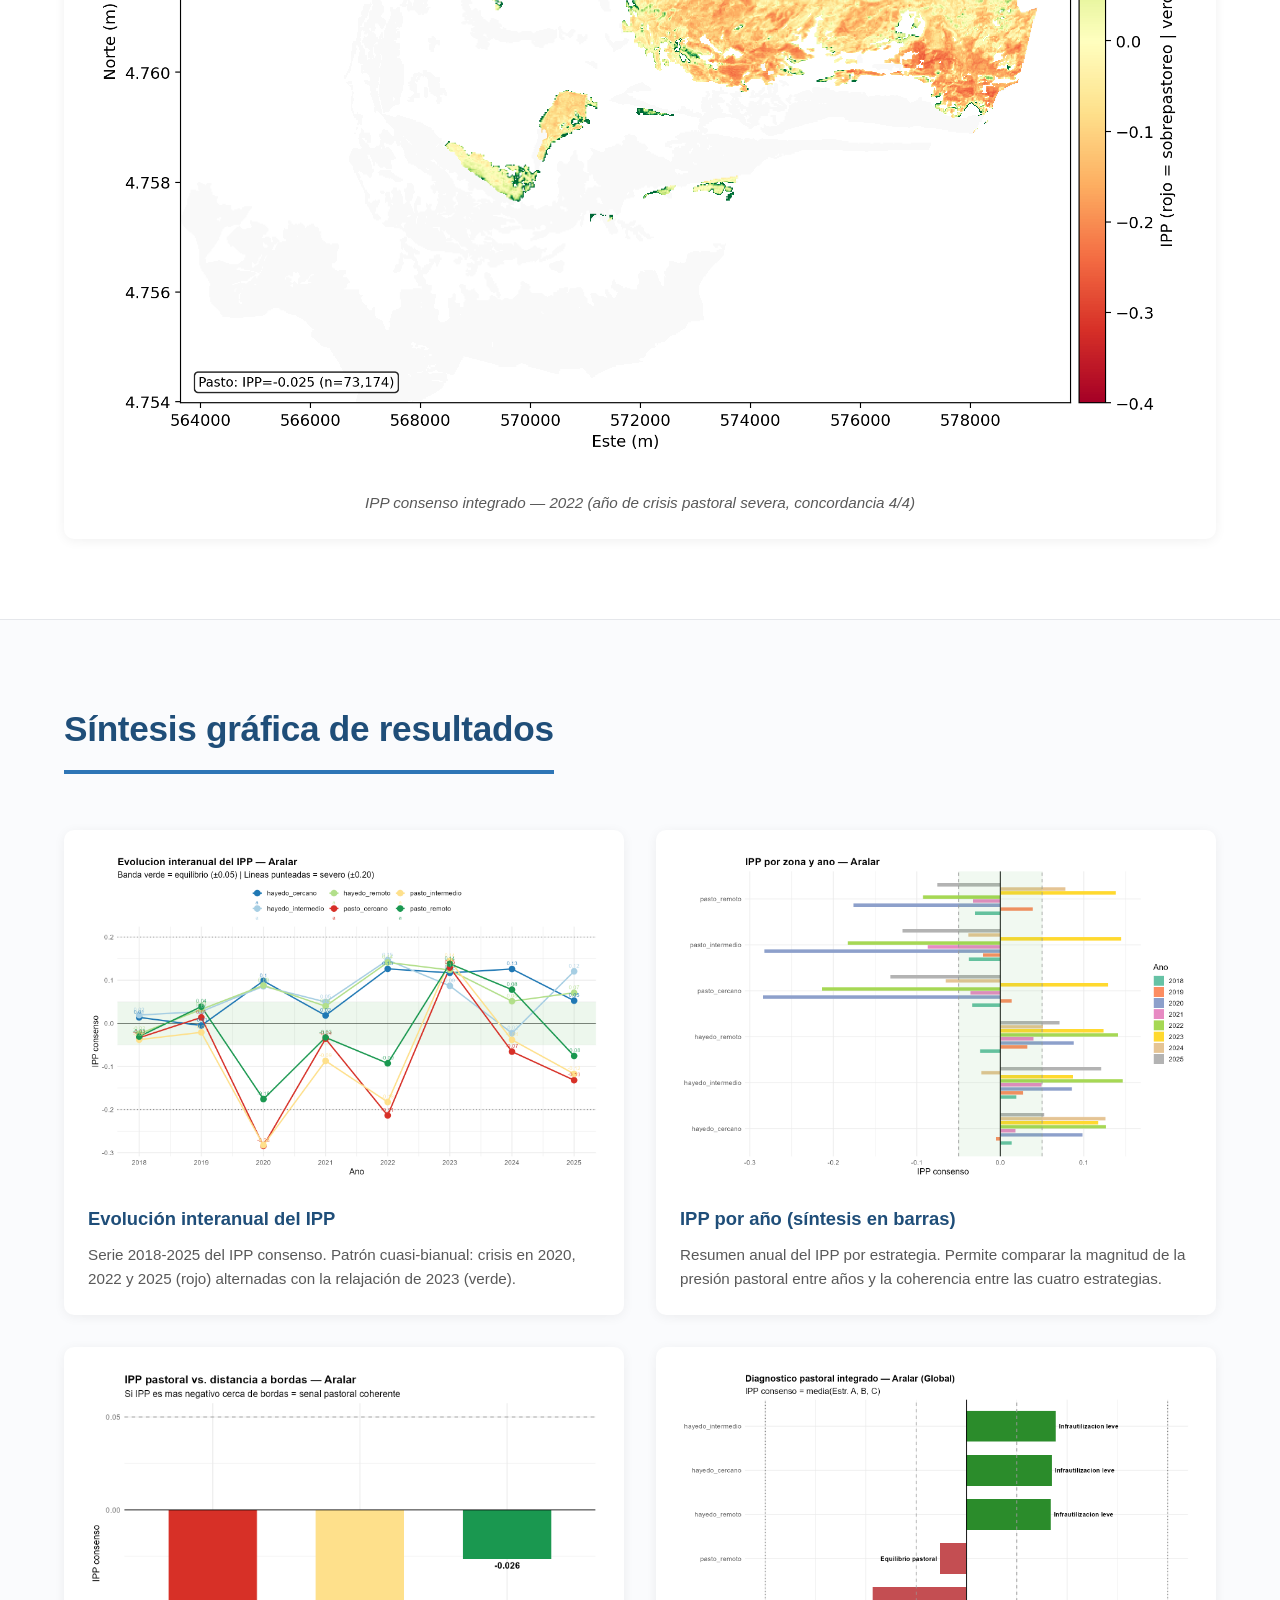
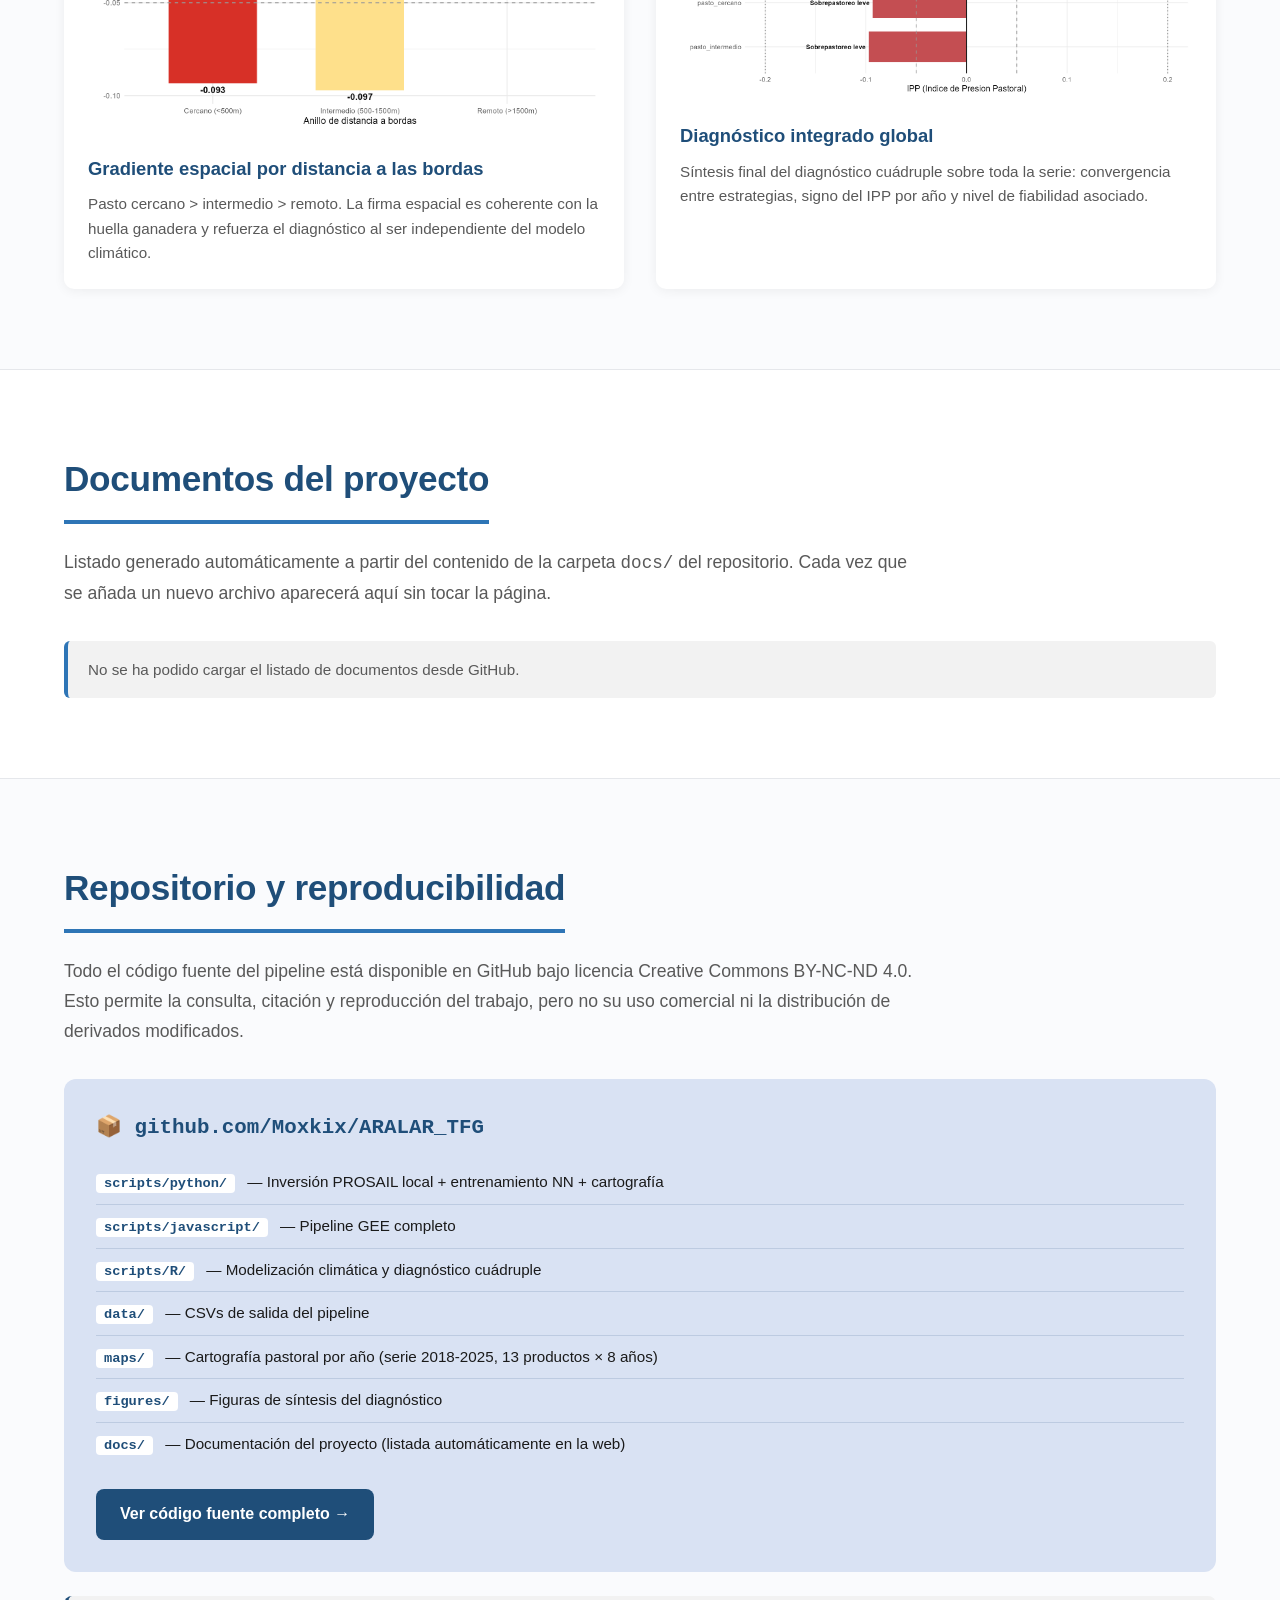
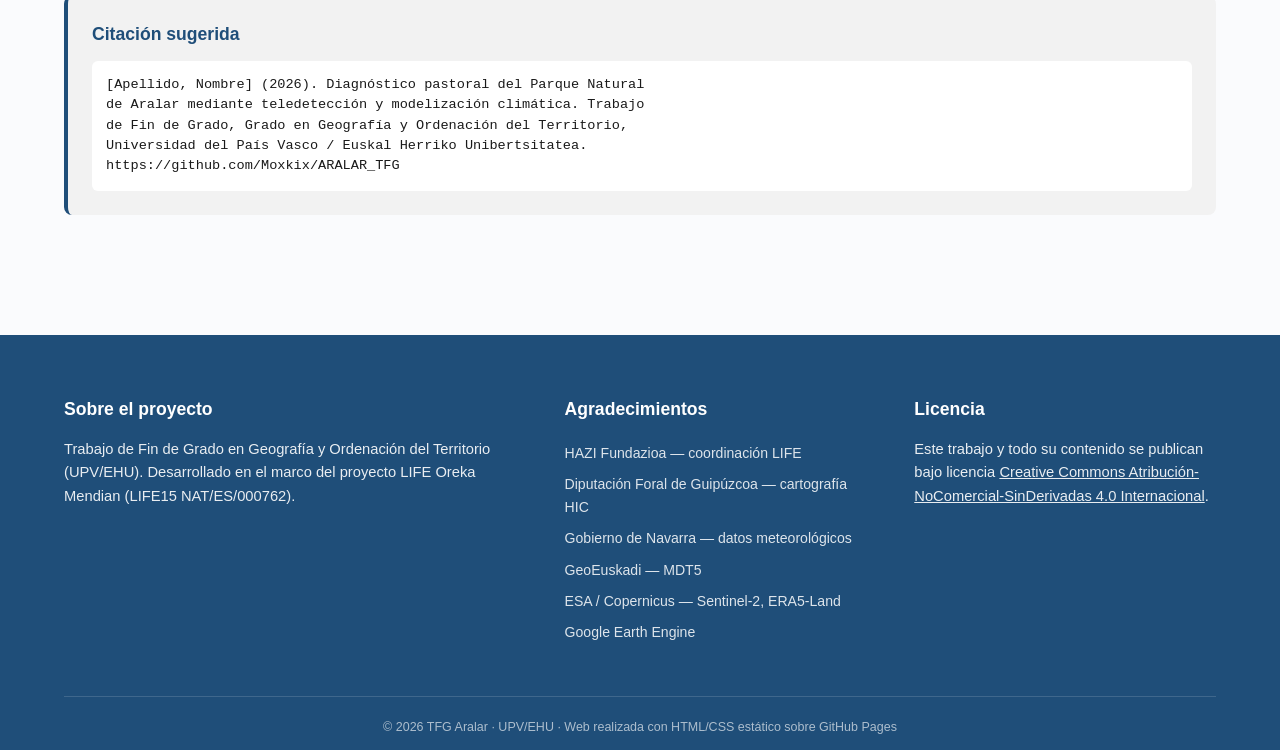
==== commit 3602b92b: "Apuntar el botón y los textos del repositorio al repo real El botón "Ver código fuente completo" iba" ====
--- a/index.html
+++ b/index.html
@@ -170,7 +170,7 @@
     <p class="intro">Todo el código fuente del pipeline está disponible en GitHub bajo licencia Creative Commons BY-NC-ND 4.0. Esto permite la consulta, citación y reproducción del trabajo, pero no su uso comercial ni la distribución de derivados modificados.</p>
 
     <div class="repo-card">
-      <h3>📦 github.com/&lt;usuario&gt;/tfg-aralar</h3>
+      <h3>📦 github.com/Moxkix/ARALAR_TFG</h3>
       <ul class="repo-list">
         <li><code>scripts/python/</code> — Inversión PROSAIL local + entrenamiento NN + cartografía</li>
         <li><code>scripts/javascript/</code> — Pipeline GEE completo</li>
@@ -180,7 +180,7 @@
         <li><code>figures/</code> — Figuras de síntesis del diagnóstico</li>
         <li><code>docs/</code> — Documentación del proyecto (listada automáticamente en la web)</li>
       </ul>
-      <a href="https://github.com/" class="btn">Ver código fuente completo →</a>
+      <a href="https://github.com/Moxkix/ARALAR_TFG" class="btn">Ver código fuente completo →</a>
     </div>
 
     <div class="cite-box">
@@ -189,7 +189,7 @@
 de Aralar mediante teledetección y modelización climática. Trabajo
 de Fin de Grado, Grado en Geografía y Ordenación del Territorio,
 Universidad del País Vasco / Euskal Herriko Unibertsitatea.
-https://github.com/&lt;usuario&gt;/tfg-aralar</pre>
+https://github.com/Moxkix/ARALAR_TFG</pre>
     </div>
   </div>
 </section>
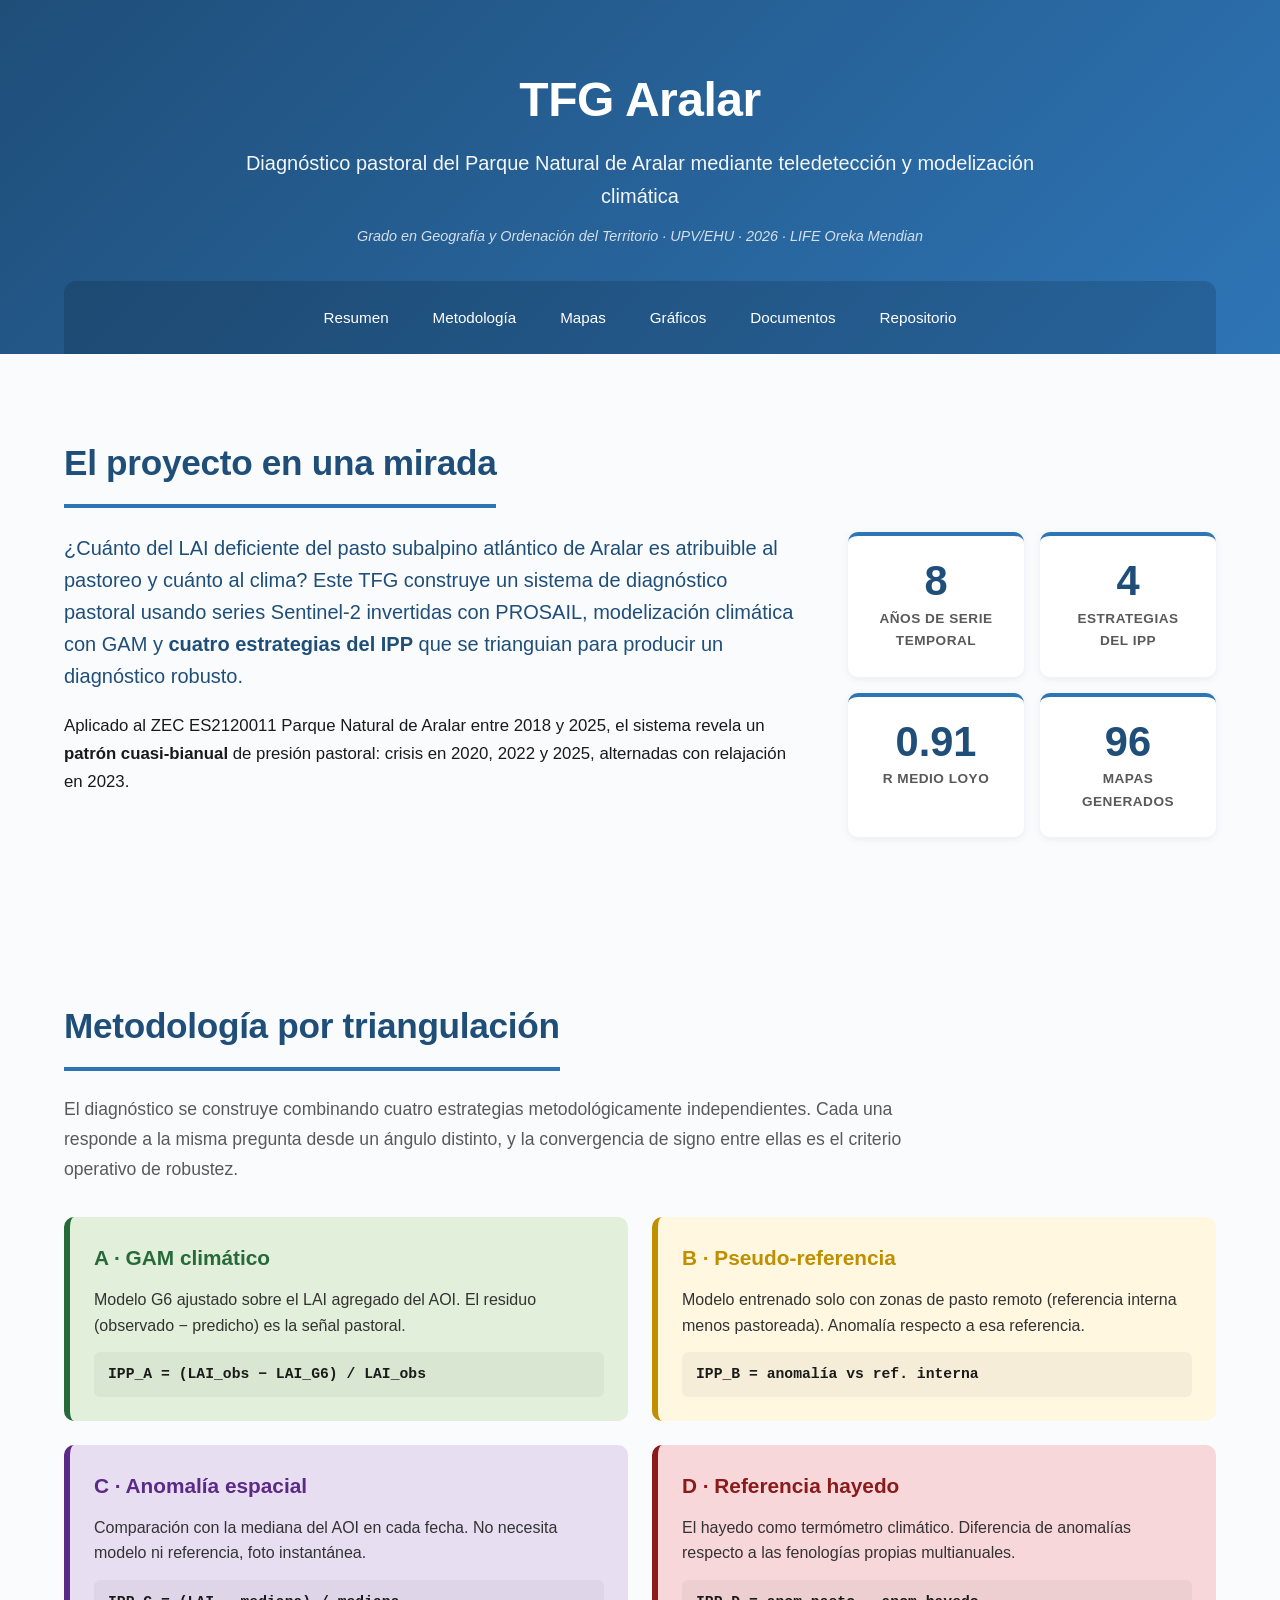
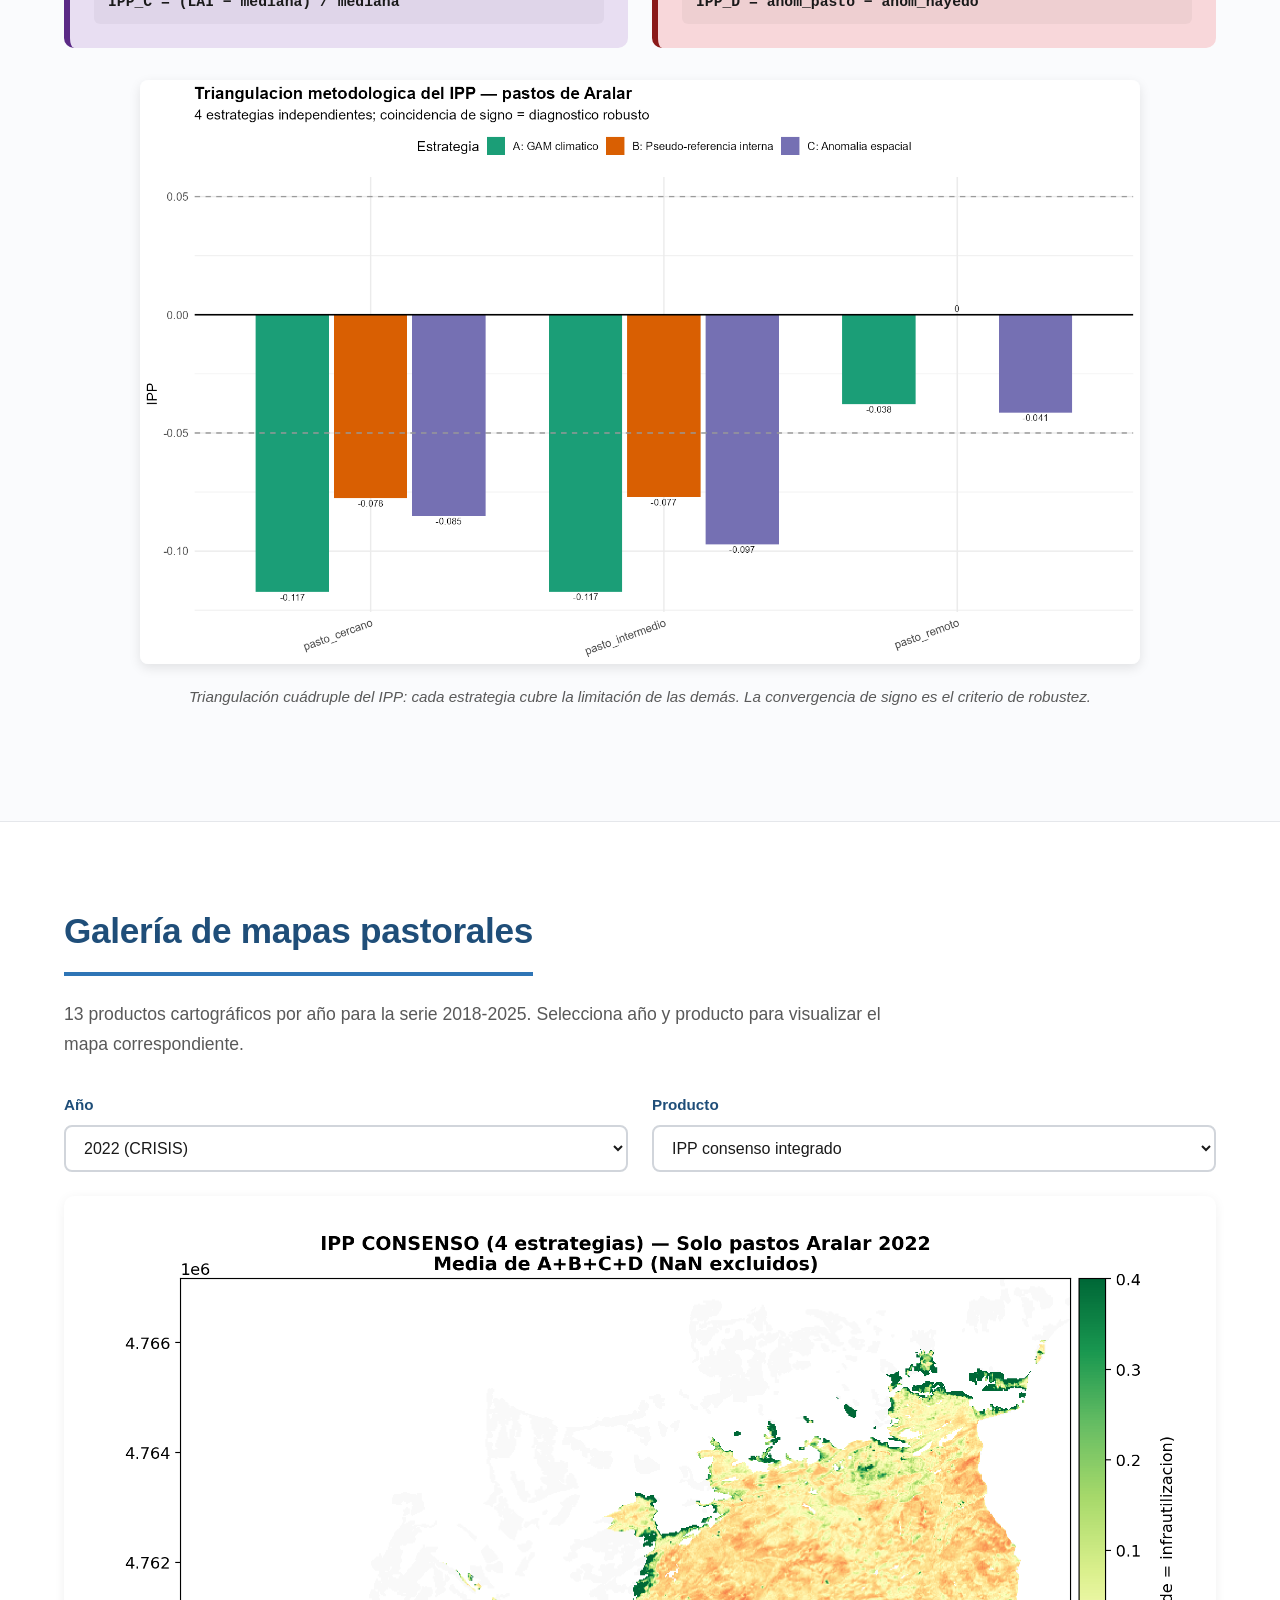
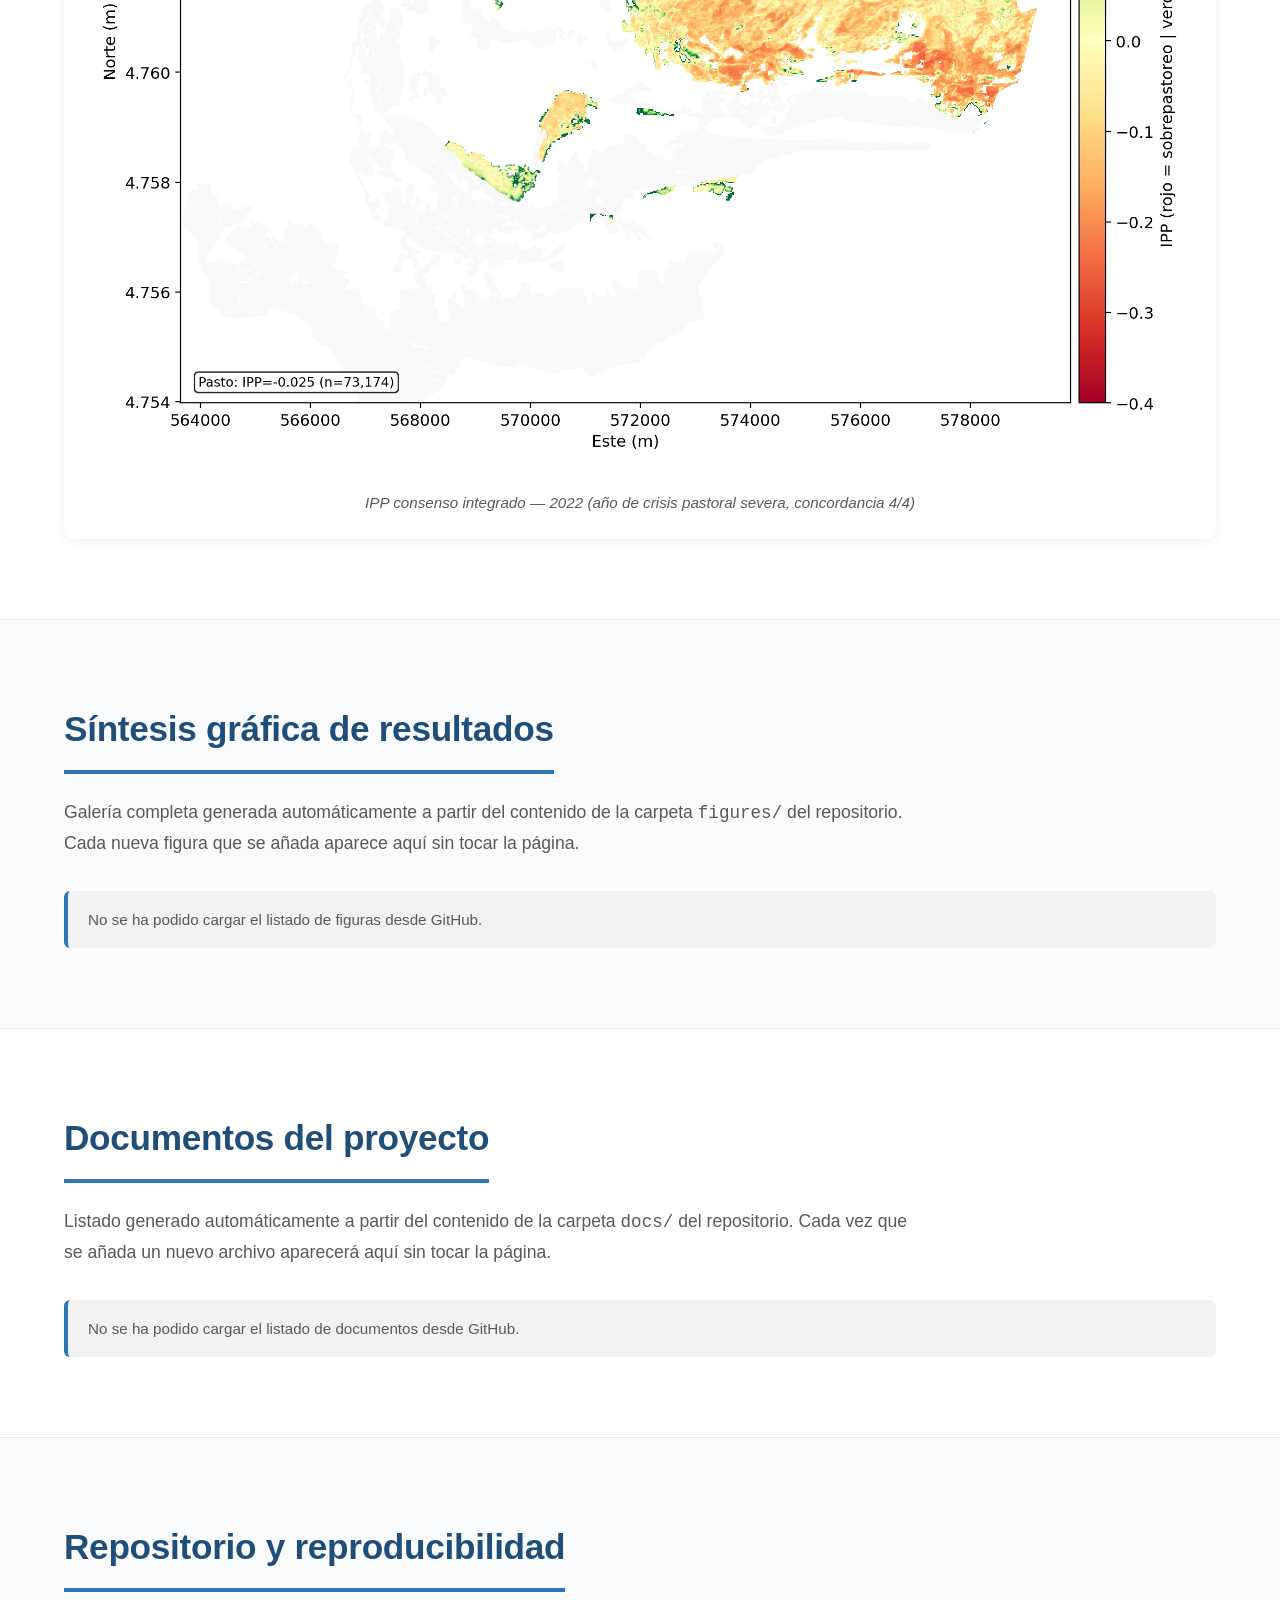
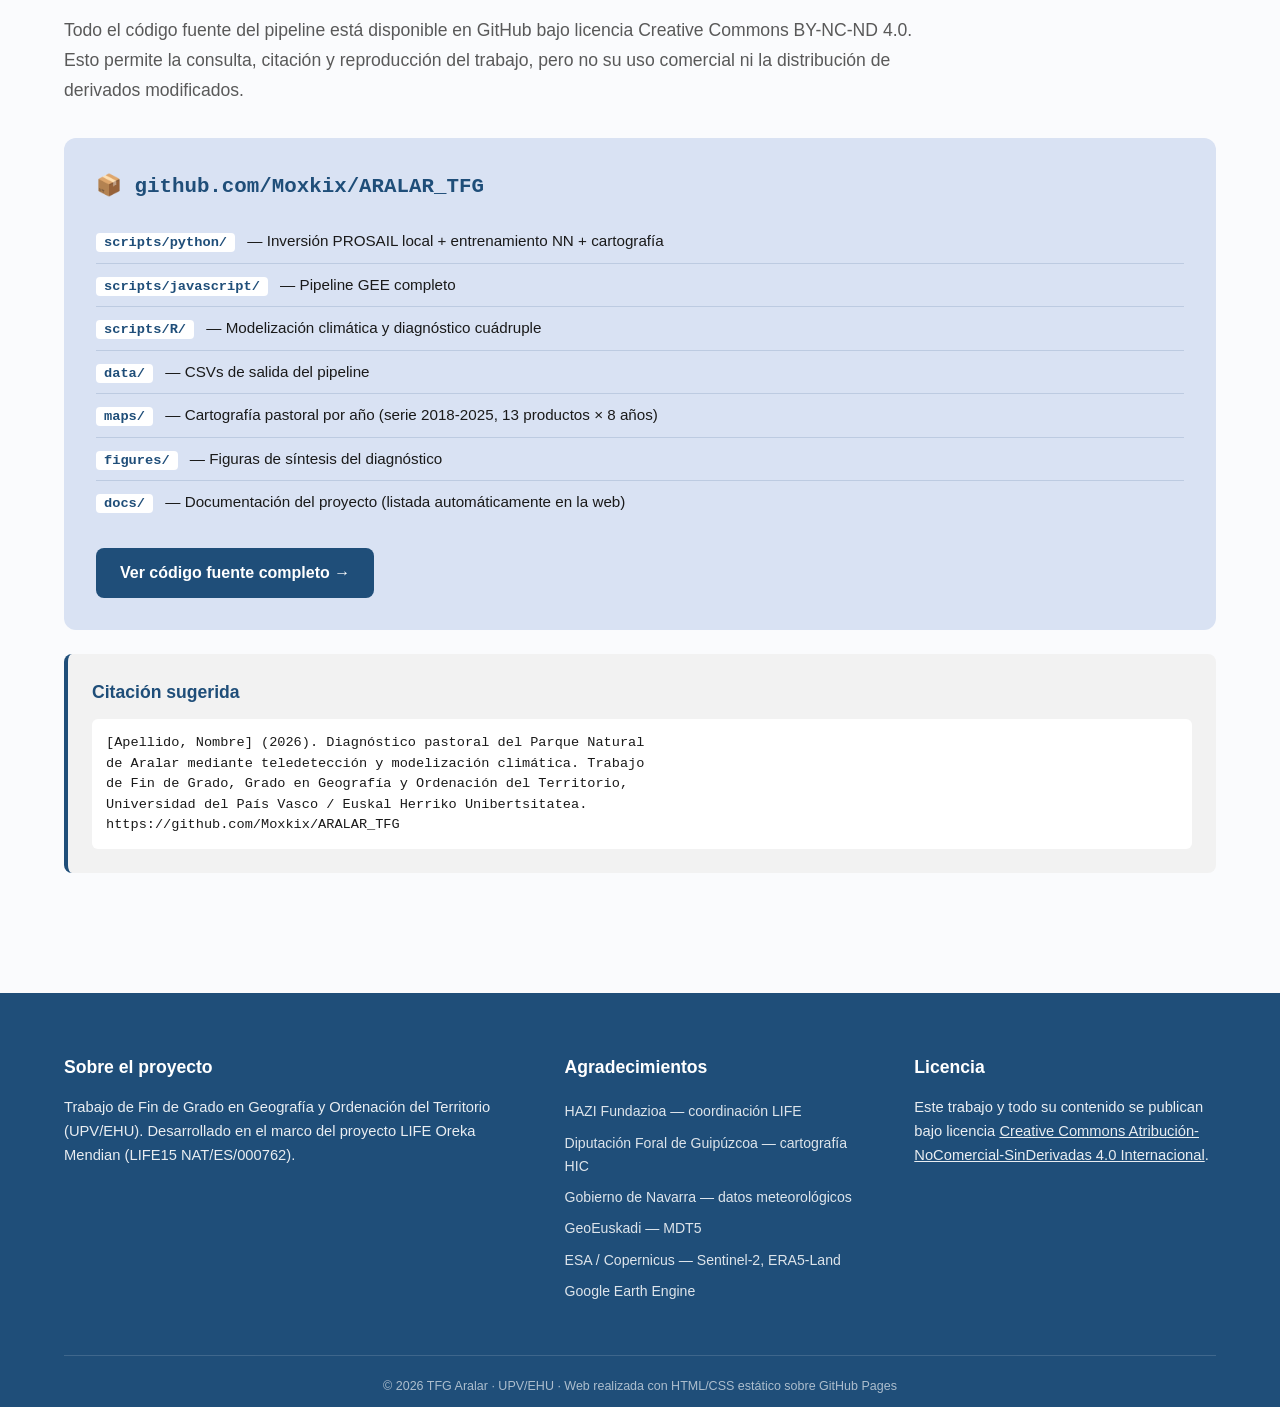
==== commit 3c606925: "Galería completa de figures/ cargada dinámicamente desde GitHub - La sección Síntesis gráfica ya no " ====
--- a/index.html
+++ b/index.html
@@ -129,27 +129,9 @@
 <section id="graficos">
   <div class="container">
     <h2>Síntesis gráfica de resultados</h2>
-    <div class="chart-grid">
-      <div class="chart">
-        <img src="figures/evolucion_IPP_interanual.png" alt="Evolución interanual del IPP">
-        <h3>Evolución interanual del IPP</h3>
-        <p>Serie 2018-2025 del IPP consenso. Patrón cuasi-bianual: crisis en 2020, 2022 y 2025 (rojo) alternadas con la relajación de 2023 (verde).</p>
-      </div>
-      <div class="chart">
-        <img src="figures/IPP_barras_interanual.png" alt="IPP en barras por año">
-        <h3>IPP por año (síntesis en barras)</h3>
-        <p>Resumen anual del IPP por estrategia. Permite comparar la magnitud de la presión pastoral entre años y la coherencia entre las cuatro estrategias.</p>
-      </div>
-      <div class="chart">
-        <img src="figures/gradiente_IPP_distancia_bordas.png" alt="Gradiente espacial del IPP por distancia a las bordas">
-        <h3>Gradiente espacial por distancia a las bordas</h3>
-        <p>Pasto cercano > intermedio > remoto. La firma espacial es coherente con la huella ganadera y refuerza el diagnóstico al ser independiente del modelo climático.</p>
-      </div>
-      <div class="chart">
-        <img src="figures/diagnostico_integrado_global.png" alt="Diagnóstico integrado global">
-        <h3>Diagnóstico integrado global</h3>
-        <p>Síntesis final del diagnóstico cuádruple sobre toda la serie: convergencia entre estrategias, signo del IPP por año y nivel de fiabilidad asociado.</p>
-      </div>
+    <p class="intro">Galería completa generada automáticamente a partir del contenido de la carpeta <code>figures/</code> del repositorio. Cada nueva figura que se añada aparece aquí sin tocar la página.</p>
+    <div class="chart-grid" id="charts-grid">
+      <p class="docs-status" id="charts-status">Cargando figuras…</p>
     </div>
   </div>
 </section>
@@ -374,6 +356,131 @@
 }
 
 loadDocs();
+
+const FIGURES_PATH = 'figures';
+const FIGURES_EXCLUDE = new Set(['IPP_triangulacion_ABCD.png']);
+
+const figureMeta = {
+  'evolucion_IPP_interanual.png': {
+    title: 'Evolución interanual del IPP',
+    desc: 'Serie 2018-2025 del IPP consenso. Patrón cuasi-bianual: crisis en 2020, 2022 y 2025 alternadas con la relajación de 2023.'
+  },
+  'IPP_barras_interanual.png': {
+    title: 'IPP por año (síntesis en barras)',
+    desc: 'Resumen anual del IPP por estrategia. Permite comparar la magnitud de la presión pastoral entre años y la coherencia entre las cuatro estrategias.'
+  },
+  'IPP_por_habitat.png': {
+    title: 'IPP por hábitat',
+    desc: 'Distribución del IPP por tipo de hábitat (HIC). Identifica qué tipos de pasto soportan más presión.'
+  },
+  'gradiente_IPP_distancia_bordas.png': {
+    title: 'Gradiente espacial por distancia a las bordas',
+    desc: 'Pasto cercano > intermedio > remoto. Firma espacial coherente con la huella ganadera, independiente del modelo climático.'
+  },
+  'diag_A_pasto_cercano.png': {
+    title: 'Estrategia A · pasto cercano',
+    desc: 'Anomalías del LAI del pasto cercano a las bordas respecto al modelo climático G6.'
+  },
+  'diag_A_pasto_intermedio.png': {
+    title: 'Estrategia A · pasto intermedio',
+    desc: 'Anomalías del LAI del pasto en zona intermedia respecto al modelo climático G6.'
+  },
+  'diag_A_pasto_remoto.png': {
+    title: 'Estrategia A · pasto remoto',
+    desc: 'Pasto remoto: pseudo-referencia interna usada también en la Estrategia B.'
+  },
+  'diag_A_hayedo_cercano.png': {
+    title: 'Estrategia A · hayedo cercano',
+    desc: 'Anomalías del LAI del hayedo en zona cercana respecto al modelo climático.'
+  },
+  'diag_A_hayedo_intermedio.png': {
+    title: 'Estrategia A · hayedo intermedio',
+    desc: 'Anomalías del LAI del hayedo en zona intermedia respecto al modelo climático.'
+  },
+  'diag_A_hayedo_remoto.png': {
+    title: 'Estrategia A · hayedo remoto',
+    desc: 'Hayedo remoto: termómetro climático que vertebra la Estrategia D.'
+  },
+  'diag_C_anomalias.png': {
+    title: 'Estrategia C · anomalía espacial',
+    desc: 'Comparación píxel a píxel con la mediana del AOI en cada fecha. No requiere modelo ni referencia externa.'
+  },
+  'diagnostico_integrado_global.png': {
+    title: 'Diagnóstico integrado global',
+    desc: 'Síntesis final del diagnóstico cuádruple: convergencia entre estrategias, signo del IPP por año y nivel de fiabilidad.'
+  }
+};
+
+const FIGURE_ORDER = [
+  'evolucion_IPP_interanual.png',
+  'IPP_barras_interanual.png',
+  'IPP_por_habitat.png',
+  'gradiente_IPP_distancia_bordas.png',
+  'diag_A_pasto_cercano.png',
+  'diag_A_pasto_intermedio.png',
+  'diag_A_pasto_remoto.png',
+  'diag_A_hayedo_cercano.png',
+  'diag_A_hayedo_intermedio.png',
+  'diag_A_hayedo_remoto.png',
+  'diag_C_anomalias.png',
+  'diagnostico_integrado_global.png'
+];
+
+function prettyFigureTitle(filename) {
+  const dot = filename.lastIndexOf('.');
+  const base = dot > 0 ? filename.slice(0, dot) : filename;
+  return base.replace(/[_-]+/g, ' ').replace(/\s+/g, ' ').trim();
+}
+
+async function loadCharts() {
+  const grid = document.getElementById('charts-grid');
+  const status = document.getElementById('charts-status');
+  if (!grid) return;
+  try {
+    const url = `https://api.github.com/repos/${DOCS_REPO}/contents/${FIGURES_PATH}?ref=${DOCS_BRANCH}`;
+    const res = await fetch(url, { headers: { 'Accept': 'application/vnd.github+json' } });
+    if (!res.ok) throw new Error(`GitHub API ${res.status}`);
+    const items = await res.json();
+    const images = items
+      .filter(it => it.type === 'file' && /\.(png|jpe?g|gif|svg)$/i.test(it.name))
+      .filter(it => !FIGURES_EXCLUDE.has(it.name));
+
+    const orderIndex = name => {
+      const i = FIGURE_ORDER.indexOf(name);
+      return i === -1 ? Number.MAX_SAFE_INTEGER : i;
+    };
+    images.sort((a, b) => {
+      const ia = orderIndex(a.name);
+      const ib = orderIndex(b.name);
+      if (ia !== ib) return ia - ib;
+      return a.name.localeCompare(b.name, 'es');
+    });
+
+    if (images.length === 0) {
+      status.textContent = 'Aún no se han publicado figuras en la carpeta figures/.';
+      return;
+    }
+    grid.innerHTML = '';
+    for (const img of images) {
+      const meta = figureMeta[img.name] || {
+        title: prettyFigureTitle(img.name),
+        desc: img.name
+      };
+      const div = document.createElement('div');
+      div.className = 'chart';
+      div.innerHTML = `
+        <img src="${FIGURES_PATH}/${encodeURIComponent(img.name)}" alt="${meta.title}" loading="lazy">
+        <h3>${meta.title}</h3>
+        <p>${meta.desc}</p>
+      `;
+      grid.appendChild(div);
+    }
+  } catch (err) {
+    status.textContent = 'No se ha podido cargar el listado de figuras desde GitHub.';
+  }
+}
+
+loadCharts();
 </script>
 
 </body>
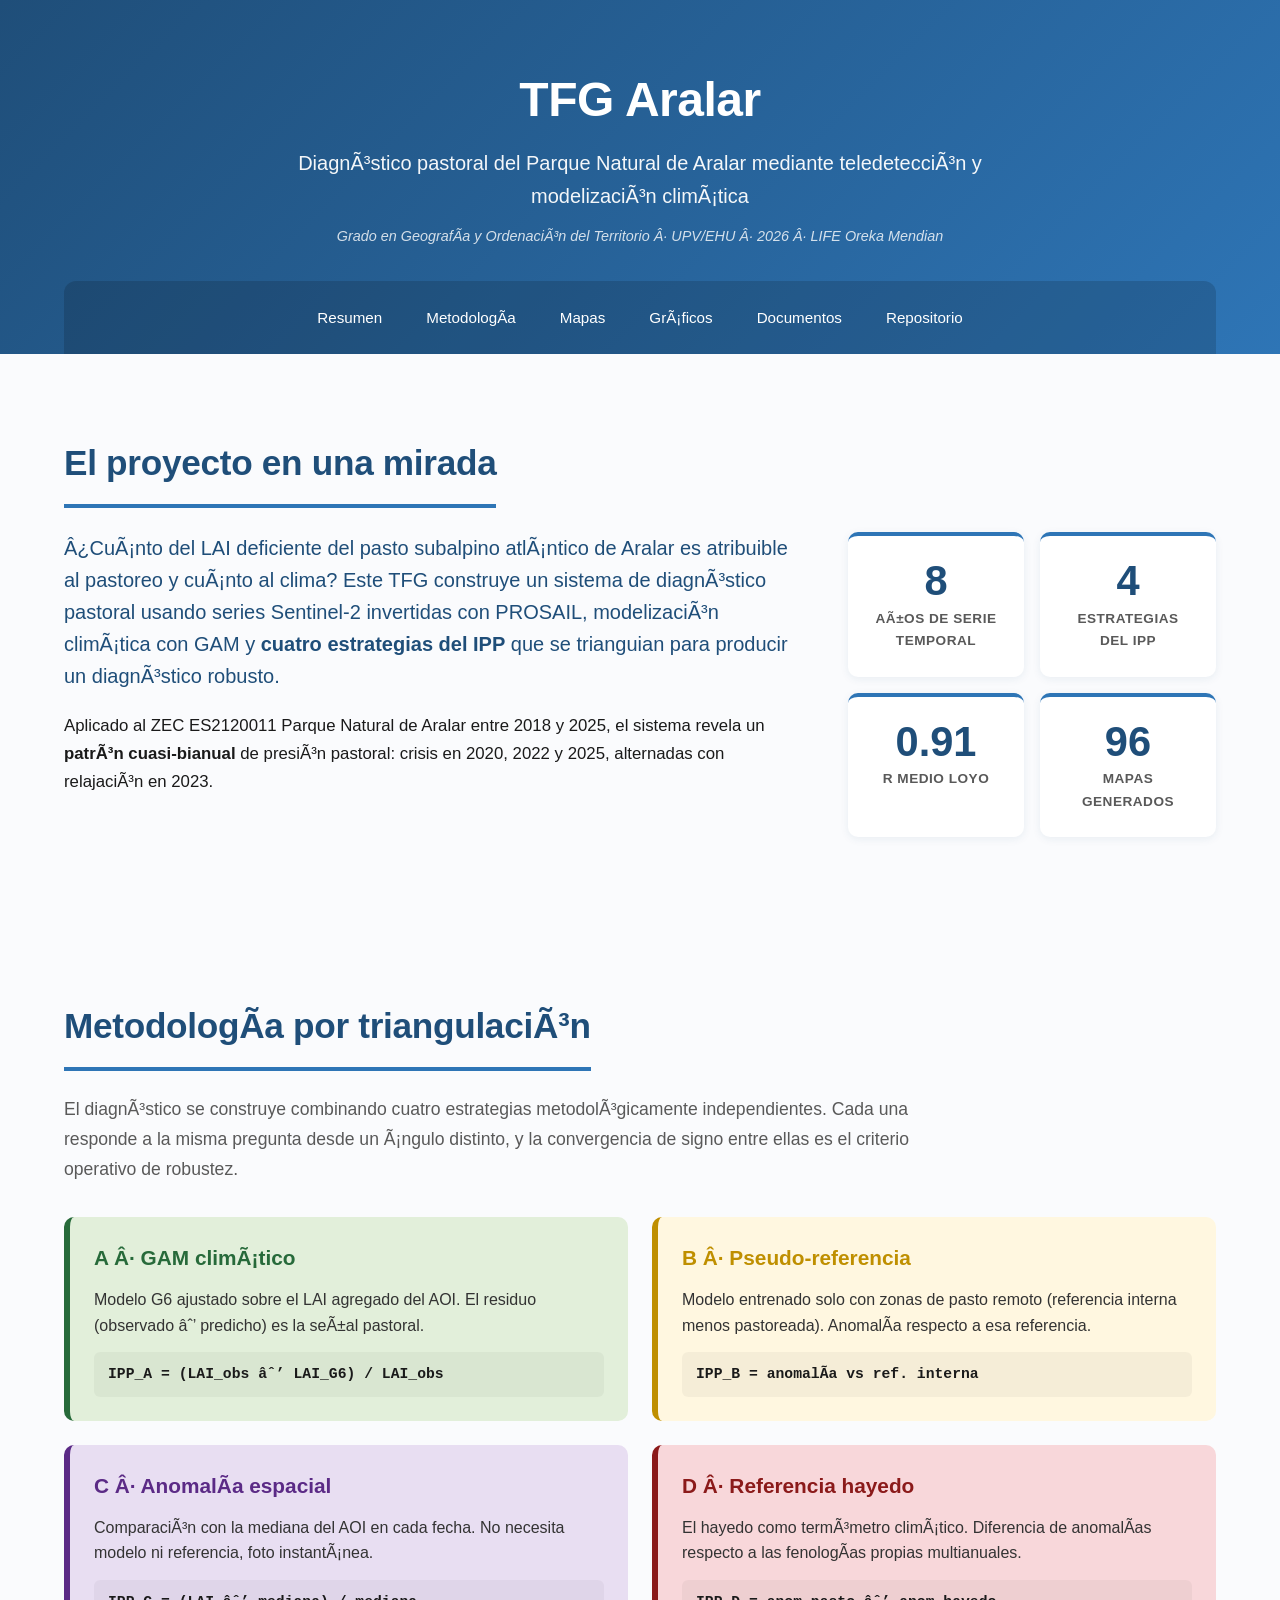
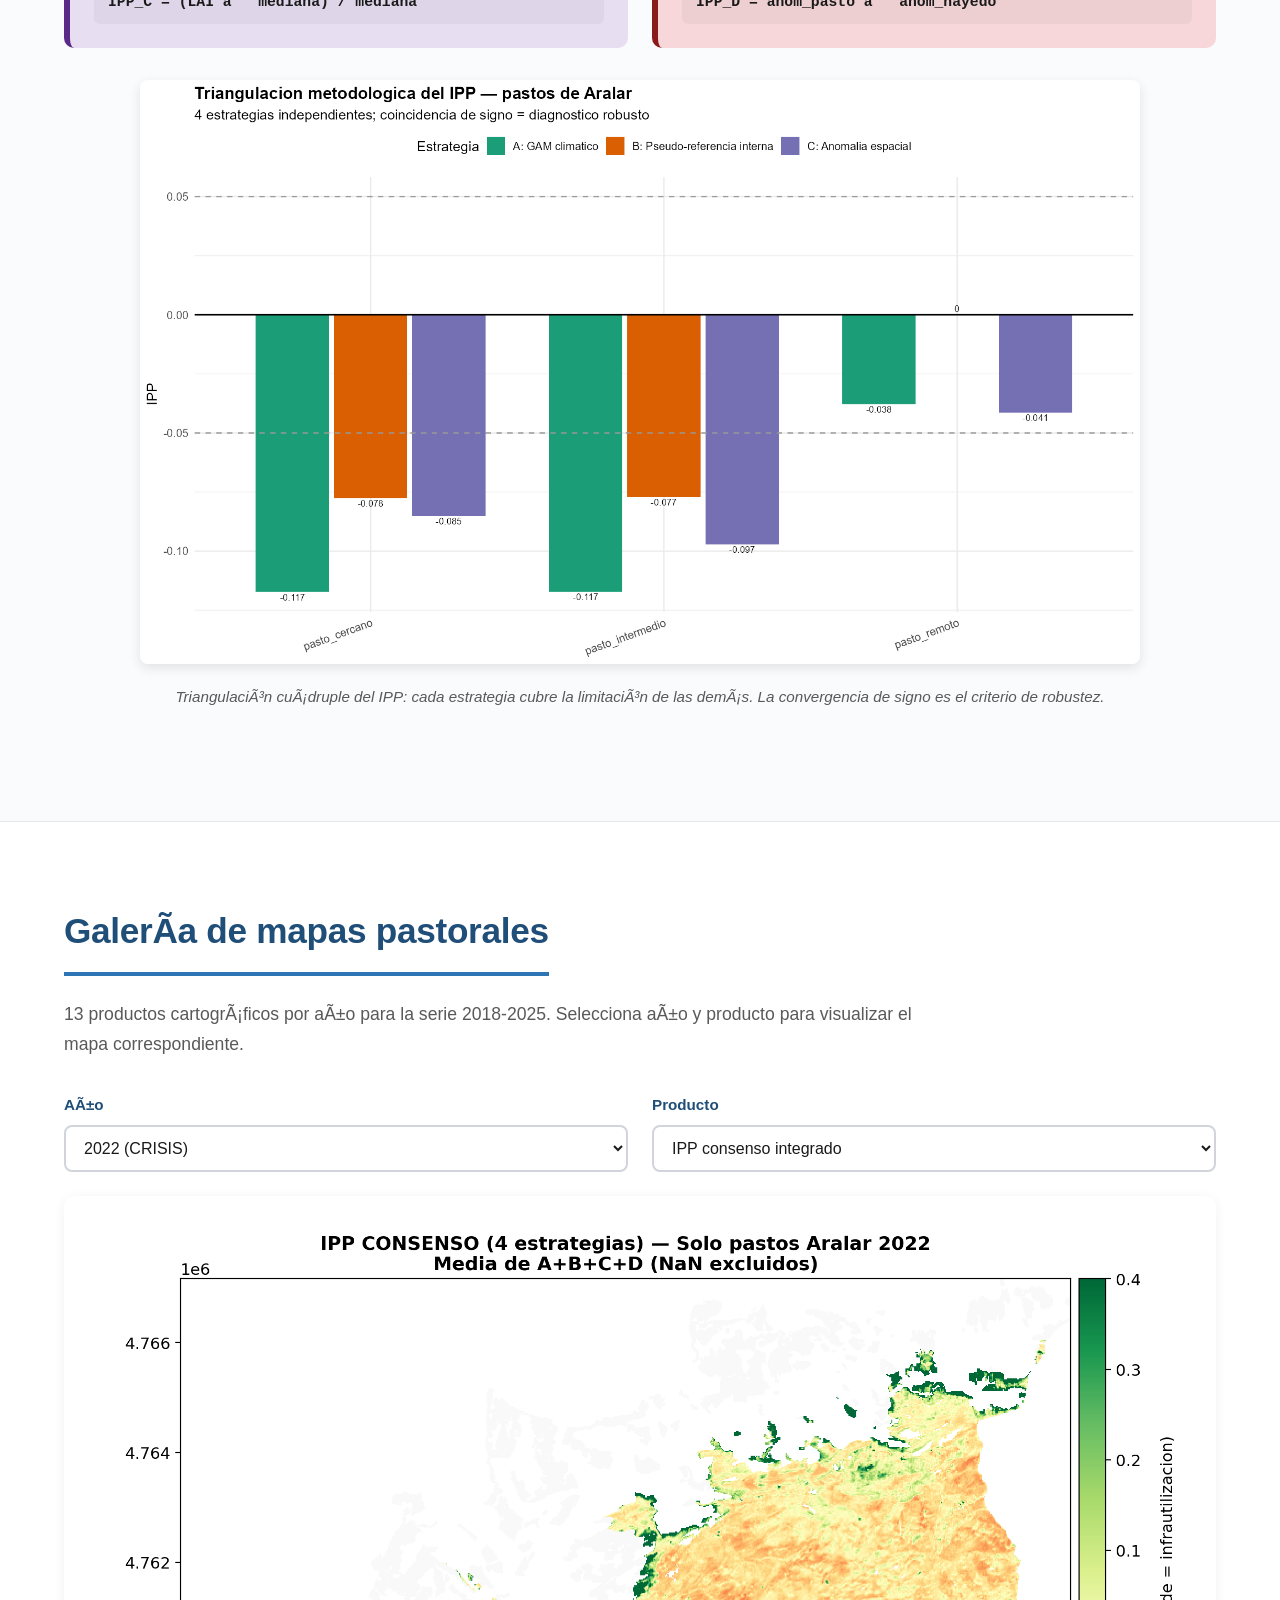
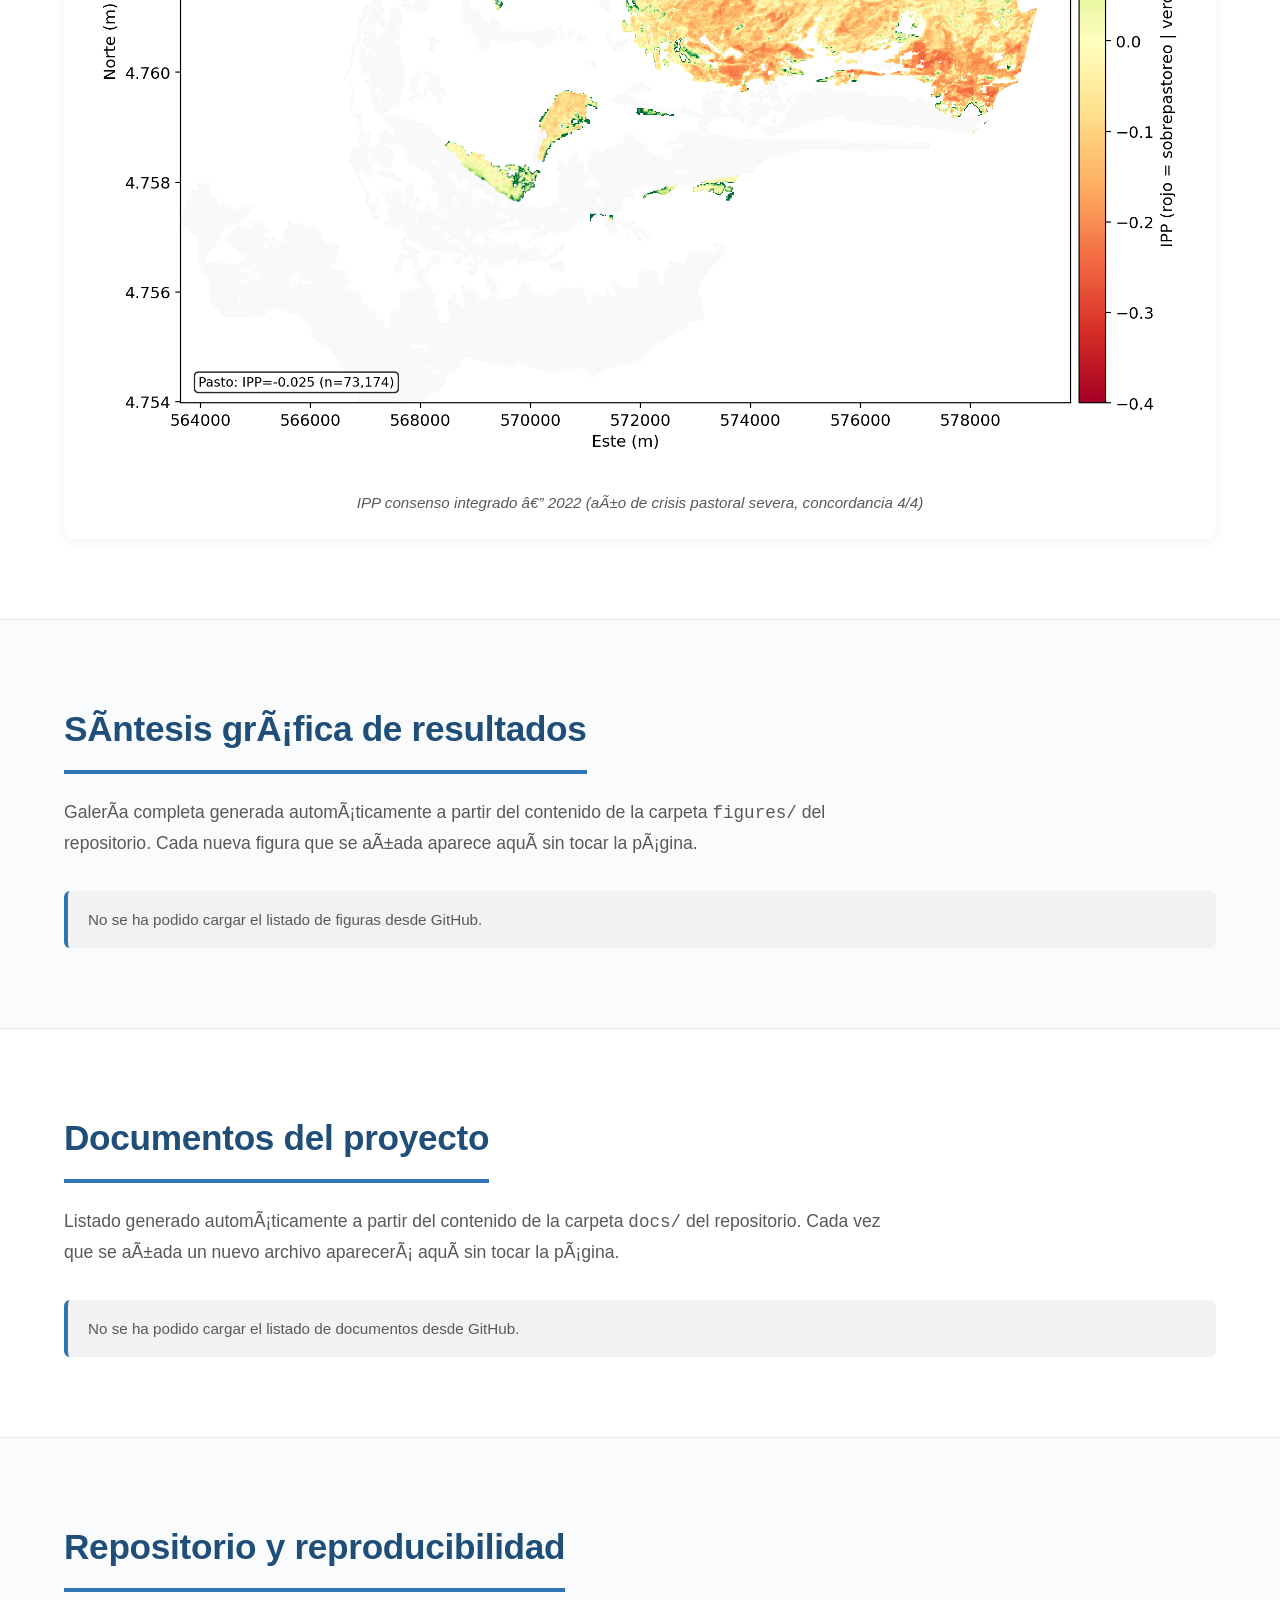
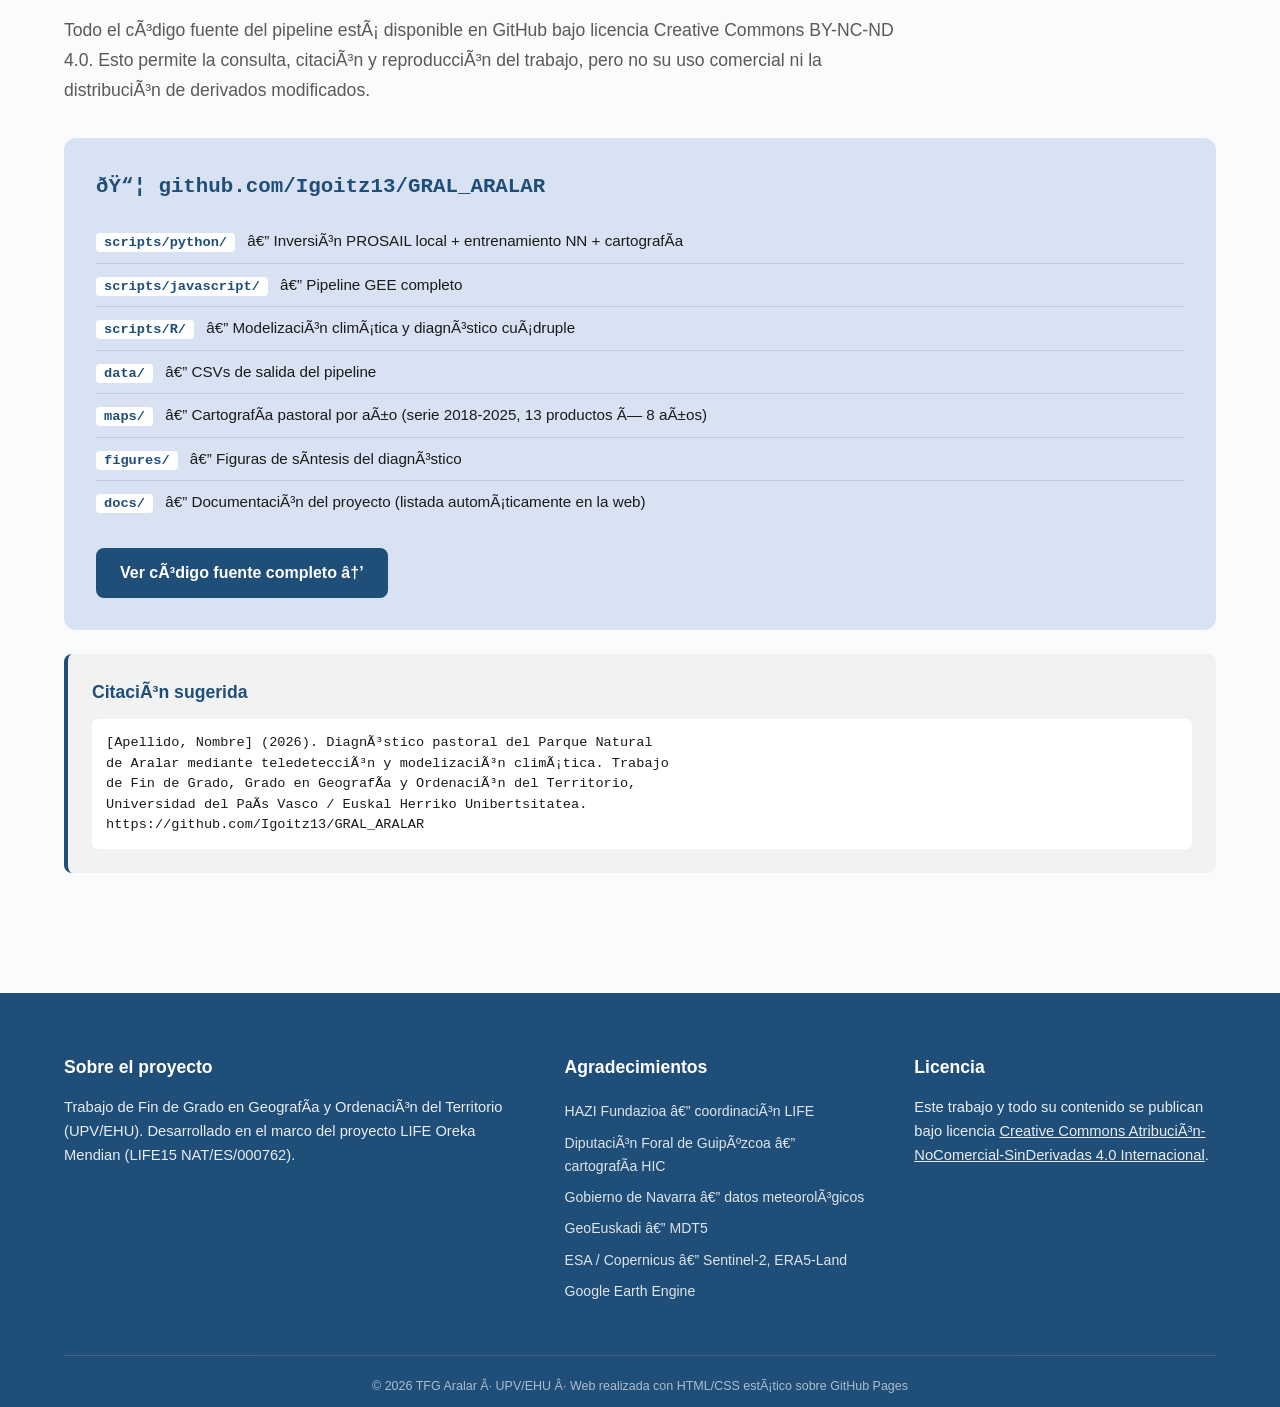
==== commit ecb9c52f: "Reapuntar referencias del repo a Igoitz13/GRAL_ARALAR" ====
--- a/index.html
+++ b/index.html
@@ -3,8 +3,8 @@
 <head>
   <meta charset="UTF-8">
   <meta name="viewport" content="width=device-width, initial-scale=1.0">
-  <title>TFG Aralar · Diagnóstico pastoral por teledetección</title>
-  <meta name="description" content="Trabajo de Fin de Grado sobre el diagnóstico pastoral del Parque Natural de Aralar mediante teledetección Sentinel-2, modelización climática con GAM y triangulación cuádruple del IPP. UPV/EHU 2026.">
+  <title>TFG Aralar Â· DiagnÃ³stico pastoral por teledetecciÃ³n</title>
+  <meta name="description" content="Trabajo de Fin de Grado sobre el diagnÃ³stico pastoral del Parque Natural de Aralar mediante teledetecciÃ³n Sentinel-2, modelizaciÃ³n climÃ¡tica con GAM y triangulaciÃ³n cuÃ¡druple del IPP. UPV/EHU 2026.">
   <link rel="stylesheet" href="style.css">
 </head>
 <body>
@@ -13,14 +13,14 @@
   <div class="container">
     <div class="brand">
       <h1>TFG Aralar</h1>
-      <p class="subtitle">Diagnóstico pastoral del Parque Natural de Aralar mediante teledetección y modelización climática</p>
-      <p class="meta">Grado en Geografía y Ordenación del Territorio · UPV/EHU · 2026 · LIFE Oreka Mendian</p>
+      <p class="subtitle">DiagnÃ³stico pastoral del Parque Natural de Aralar mediante teledetecciÃ³n y modelizaciÃ³n climÃ¡tica</p>
+      <p class="meta">Grado en GeografÃ­a y OrdenaciÃ³n del Territorio Â· UPV/EHU Â· 2026 Â· LIFE Oreka Mendian</p>
     </div>
     <nav>
       <a href="#resumen">Resumen</a>
-      <a href="#metodo">Metodología</a>
+      <a href="#metodo">MetodologÃ­a</a>
       <a href="#mapas">Mapas</a>
-      <a href="#graficos">Gráficos</a>
+      <a href="#graficos">GrÃ¡ficos</a>
       <a href="#documentos">Documentos</a>
       <a href="#repositorio">Repositorio</a>
     </nav>
@@ -34,11 +34,11 @@
     <h2>El proyecto en una mirada</h2>
     <div class="hero-grid">
       <div class="hero-text">
-        <p class="lead">¿Cuánto del LAI deficiente del pasto subalpino atlántico de Aralar es atribuible al pastoreo y cuánto al clima? Este TFG construye un sistema de diagnóstico pastoral usando series Sentinel-2 invertidas con PROSAIL, modelización climática con GAM y <strong>cuatro estrategias del IPP</strong> que se trianguian para producir un diagnóstico robusto.</p>
-        <p>Aplicado al ZEC ES2120011 Parque Natural de Aralar entre 2018 y 2025, el sistema revela un <strong>patrón cuasi-bianual</strong> de presión pastoral: crisis en 2020, 2022 y 2025, alternadas con relajación en 2023.</p>
+        <p class="lead">Â¿CuÃ¡nto del LAI deficiente del pasto subalpino atlÃ¡ntico de Aralar es atribuible al pastoreo y cuÃ¡nto al clima? Este TFG construye un sistema de diagnÃ³stico pastoral usando series Sentinel-2 invertidas con PROSAIL, modelizaciÃ³n climÃ¡tica con GAM y <strong>cuatro estrategias del IPP</strong> que se trianguian para producir un diagnÃ³stico robusto.</p>
+        <p>Aplicado al ZEC ES2120011 Parque Natural de Aralar entre 2018 y 2025, el sistema revela un <strong>patrÃ³n cuasi-bianual</strong> de presiÃ³n pastoral: crisis en 2020, 2022 y 2025, alternadas con relajaciÃ³n en 2023.</p>
       </div>
       <div class="stats">
-        <div class="stat"><div class="stat-num">8</div><div class="stat-label">años de serie temporal</div></div>
+        <div class="stat"><div class="stat-num">8</div><div class="stat-label">aÃ±os de serie temporal</div></div>
         <div class="stat"><div class="stat-num">4</div><div class="stat-label">estrategias del IPP</div></div>
         <div class="stat"><div class="stat-num">0.91</div><div class="stat-label">r medio LOYO</div></div>
         <div class="stat"><div class="stat-num">96</div><div class="stat-label">mapas generados</div></div>
@@ -49,52 +49,52 @@
 
 <section id="metodo">
   <div class="container">
-    <h2>Metodología por triangulación</h2>
-    <p class="intro">El diagnóstico se construye combinando cuatro estrategias metodológicamente independientes. Cada una responde a la misma pregunta desde un ángulo distinto, y la convergencia de signo entre ellas es el criterio operativo de robustez.</p>
+    <h2>MetodologÃ­a por triangulaciÃ³n</h2>
+    <p class="intro">El diagnÃ³stico se construye combinando cuatro estrategias metodolÃ³gicamente independientes. Cada una responde a la misma pregunta desde un Ã¡ngulo distinto, y la convergencia de signo entre ellas es el criterio operativo de robustez.</p>
     <div class="strategies">
       <div class="strategy strategy-A">
-        <h3>A · GAM climático</h3>
-        <p>Modelo G6 ajustado sobre el LAI agregado del AOI. El residuo (observado − predicho) es la señal pastoral.</p>
-        <div class="formula">IPP_A = (LAI_obs − LAI_G6) / LAI_obs</div>
+        <h3>A Â· GAM climÃ¡tico</h3>
+        <p>Modelo G6 ajustado sobre el LAI agregado del AOI. El residuo (observado âˆ’ predicho) es la seÃ±al pastoral.</p>
+        <div class="formula">IPP_A = (LAI_obs âˆ’ LAI_G6) / LAI_obs</div>
       </div>
       <div class="strategy strategy-B">
-        <h3>B · Pseudo-referencia</h3>
-        <p>Modelo entrenado solo con zonas de pasto remoto (referencia interna menos pastoreada). Anomalía respecto a esa referencia.</p>
-        <div class="formula">IPP_B = anomalía vs ref. interna</div>
+        <h3>B Â· Pseudo-referencia</h3>
+        <p>Modelo entrenado solo con zonas de pasto remoto (referencia interna menos pastoreada). AnomalÃ­a respecto a esa referencia.</p>
+        <div class="formula">IPP_B = anomalÃ­a vs ref. interna</div>
       </div>
       <div class="strategy strategy-C">
-        <h3>C · Anomalía espacial</h3>
-        <p>Comparación con la mediana del AOI en cada fecha. No necesita modelo ni referencia, foto instantánea.</p>
-        <div class="formula">IPP_C = (LAI − mediana) / mediana</div>
+        <h3>C Â· AnomalÃ­a espacial</h3>
+        <p>ComparaciÃ³n con la mediana del AOI en cada fecha. No necesita modelo ni referencia, foto instantÃ¡nea.</p>
+        <div class="formula">IPP_C = (LAI âˆ’ mediana) / mediana</div>
       </div>
       <div class="strategy strategy-D">
-        <h3>D · Referencia hayedo</h3>
-        <p>El hayedo como termómetro climático. Diferencia de anomalías respecto a las fenologías propias multianuales.</p>
-        <div class="formula">IPP_D = anom_pasto − anom_hayedo</div>
+        <h3>D Â· Referencia hayedo</h3>
+        <p>El hayedo como termÃ³metro climÃ¡tico. Diferencia de anomalÃ­as respecto a las fenologÃ­as propias multianuales.</p>
+        <div class="formula">IPP_D = anom_pasto âˆ’ anom_hayedo</div>
       </div>
     </div>
     <div class="figure">
-      <img src="figures/IPP_triangulacion_ABCD.png" alt="Triangulación de las cuatro estrategias del IPP">
-      <p class="caption">Triangulación cuádruple del IPP: cada estrategia cubre la limitación de las demás. La convergencia de signo es el criterio de robustez.</p>
+      <img src="figures/IPP_triangulacion_ABCD.png" alt="TriangulaciÃ³n de las cuatro estrategias del IPP">
+      <p class="caption">TriangulaciÃ³n cuÃ¡druple del IPP: cada estrategia cubre la limitaciÃ³n de las demÃ¡s. La convergencia de signo es el criterio de robustez.</p>
     </div>
   </div>
 </section>
 
 <section id="mapas" class="alt">
   <div class="container">
-    <h2>Galería de mapas pastorales</h2>
-    <p class="intro">13 productos cartográficos por año para la serie 2018-2025. Selecciona año y producto para visualizar el mapa correspondiente.</p>
+    <h2>GalerÃ­a de mapas pastorales</h2>
+    <p class="intro">13 productos cartogrÃ¡ficos por aÃ±o para la serie 2018-2025. Selecciona aÃ±o y producto para visualizar el mapa correspondiente.</p>
 
     <div class="map-controls">
       <div class="control">
-        <label for="year-select">Año</label>
+        <label for="year-select">AÃ±o</label>
         <select id="year-select">
-          <option value="2018">2018 (transición)</option>
+          <option value="2018">2018 (transiciÃ³n)</option>
           <option value="2019">2019 (equilibrio)</option>
           <option value="2020" class="crisis">2020 (CRISIS FUERTE)</option>
-          <option value="2021">2021 (transición)</option>
+          <option value="2021">2021 (transiciÃ³n)</option>
           <option value="2022" selected class="crisis">2022 (CRISIS)</option>
-          <option value="2023" class="relax">2023 (RELAJACIÓN)</option>
+          <option value="2023" class="relax">2023 (RELAJACIÃ“N)</option>
           <option value="2024">2024 (mixto)</option>
           <option value="2025" class="crisis">2025 (CRISIS moderada)</option>
         </select>
@@ -103,17 +103,17 @@
         <label for="product-select">Producto</label>
         <select id="product-select">
           <option value="ipp_consenso" selected>IPP consenso integrado</option>
-          <option value="ipp_a">IPP A — GAM climático</option>
-          <option value="ipp_b">IPP B — Pseudo-referencia</option>
-          <option value="ipp_c">IPP C — Anomalía espacial</option>
-          <option value="ipp_d">IPP D — Referencia hayedo</option>
-          <option value="ipp_espacializado">IPP espacializado (píxel)</option>
+          <option value="ipp_a">IPP A â€” GAM climÃ¡tico</option>
+          <option value="ipp_b">IPP B â€” Pseudo-referencia</option>
+          <option value="ipp_c">IPP C â€” AnomalÃ­a espacial</option>
+          <option value="ipp_d">IPP D â€” Referencia hayedo</option>
+          <option value="ipp_espacializado">IPP espacializado (pÃ­xel)</option>
           <option value="concordancia">Mapa de concordancia (k/n)</option>
           <option value="biomasa">Biomasa estimada (kg/ha)</option>
           <option value="calidad">Calidad forrajera</option>
           <option value="carga">Carga admisible (UGM/ha)</option>
           <option value="balance">Balance forrajero</option>
-          <option value="riesgo">Riesgo de degradación</option>
+          <option value="riesgo">Riesgo de degradaciÃ³n</option>
           <option value="pendiente">Pendiente (control)</option>
         </select>
       </div>
@@ -121,17 +121,17 @@
 
     <div class="map-display">
       <img id="map-image" src="maps/2022/aralar_mapa_IPP_consenso_pastos_2022.png" alt="Mapa pastoral">
-      <p class="caption" id="map-caption">IPP consenso integrado — 2022 (año de crisis pastoral severa, concordancia 4/4)</p>
+      <p class="caption" id="map-caption">IPP consenso integrado â€” 2022 (aÃ±o de crisis pastoral severa, concordancia 4/4)</p>
     </div>
   </div>
 </section>
 
 <section id="graficos">
   <div class="container">
-    <h2>Síntesis gráfica de resultados</h2>
-    <p class="intro">Galería completa generada automáticamente a partir del contenido de la carpeta <code>figures/</code> del repositorio. Cada nueva figura que se añada aparece aquí sin tocar la página.</p>
+    <h2>SÃ­ntesis grÃ¡fica de resultados</h2>
+    <p class="intro">GalerÃ­a completa generada automÃ¡ticamente a partir del contenido de la carpeta <code>figures/</code> del repositorio. Cada nueva figura que se aÃ±ada aparece aquÃ­ sin tocar la pÃ¡gina.</p>
     <div class="chart-grid" id="charts-grid">
-      <p class="docs-status" id="charts-status">Cargando figuras…</p>
+      <p class="docs-status" id="charts-status">Cargando figurasâ€¦</p>
     </div>
   </div>
 </section>
@@ -139,9 +139,9 @@
 <section id="documentos" class="alt">
   <div class="container">
     <h2>Documentos del proyecto</h2>
-    <p class="intro">Listado generado automáticamente a partir del contenido de la carpeta <code>docs/</code> del repositorio. Cada vez que se añada un nuevo archivo aparecerá aquí sin tocar la página.</p>
+    <p class="intro">Listado generado automÃ¡ticamente a partir del contenido de la carpeta <code>docs/</code> del repositorio. Cada vez que se aÃ±ada un nuevo archivo aparecerÃ¡ aquÃ­ sin tocar la pÃ¡gina.</p>
     <div class="docs-grid" id="docs-grid">
-      <p class="docs-status" id="docs-status">Cargando documentos…</p>
+      <p class="docs-status" id="docs-status">Cargando documentosâ€¦</p>
     </div>
   </div>
 </section>
@@ -149,29 +149,29 @@
 <section id="repositorio">
   <div class="container">
     <h2>Repositorio y reproducibilidad</h2>
-    <p class="intro">Todo el código fuente del pipeline está disponible en GitHub bajo licencia Creative Commons BY-NC-ND 4.0. Esto permite la consulta, citación y reproducción del trabajo, pero no su uso comercial ni la distribución de derivados modificados.</p>
+    <p class="intro">Todo el cÃ³digo fuente del pipeline estÃ¡ disponible en GitHub bajo licencia Creative Commons BY-NC-ND 4.0. Esto permite la consulta, citaciÃ³n y reproducciÃ³n del trabajo, pero no su uso comercial ni la distribuciÃ³n de derivados modificados.</p>
 
     <div class="repo-card">
-      <h3>📦 github.com/Moxkix/ARALAR_TFG</h3>
+      <h3>ðŸ“¦ github.com/Igoitz13/GRAL_ARALAR</h3>
       <ul class="repo-list">
-        <li><code>scripts/python/</code> — Inversión PROSAIL local + entrenamiento NN + cartografía</li>
-        <li><code>scripts/javascript/</code> — Pipeline GEE completo</li>
-        <li><code>scripts/R/</code> — Modelización climática y diagnóstico cuádruple</li>
-        <li><code>data/</code> — CSVs de salida del pipeline</li>
-        <li><code>maps/</code> — Cartografía pastoral por año (serie 2018-2025, 13 productos × 8 años)</li>
-        <li><code>figures/</code> — Figuras de síntesis del diagnóstico</li>
-        <li><code>docs/</code> — Documentación del proyecto (listada automáticamente en la web)</li>
+        <li><code>scripts/python/</code> â€” InversiÃ³n PROSAIL local + entrenamiento NN + cartografÃ­a</li>
+        <li><code>scripts/javascript/</code> â€” Pipeline GEE completo</li>
+        <li><code>scripts/R/</code> â€” ModelizaciÃ³n climÃ¡tica y diagnÃ³stico cuÃ¡druple</li>
+        <li><code>data/</code> â€” CSVs de salida del pipeline</li>
+        <li><code>maps/</code> â€” CartografÃ­a pastoral por aÃ±o (serie 2018-2025, 13 productos Ã— 8 aÃ±os)</li>
+        <li><code>figures/</code> â€” Figuras de sÃ­ntesis del diagnÃ³stico</li>
+        <li><code>docs/</code> â€” DocumentaciÃ³n del proyecto (listada automÃ¡ticamente en la web)</li>
       </ul>
-      <a href="https://github.com/Moxkix/ARALAR_TFG" class="btn">Ver código fuente completo →</a>
+      <a href="https://github.com/Igoitz13/GRAL_ARALAR" class="btn">Ver cÃ³digo fuente completo â†’</a>
     </div>
 
     <div class="cite-box">
-      <h3>Citación sugerida</h3>
-      <pre>[Apellido, Nombre] (2026). Diagnóstico pastoral del Parque Natural
-de Aralar mediante teledetección y modelización climática. Trabajo
-de Fin de Grado, Grado en Geografía y Ordenación del Territorio,
-Universidad del País Vasco / Euskal Herriko Unibertsitatea.
-https://github.com/Moxkix/ARALAR_TFG</pre>
+      <h3>CitaciÃ³n sugerida</h3>
+      <pre>[Apellido, Nombre] (2026). DiagnÃ³stico pastoral del Parque Natural
+de Aralar mediante teledetecciÃ³n y modelizaciÃ³n climÃ¡tica. Trabajo
+de Fin de Grado, Grado en GeografÃ­a y OrdenaciÃ³n del Territorio,
+Universidad del PaÃ­s Vasco / Euskal Herriko Unibertsitatea.
+https://github.com/Igoitz13/GRAL_ARALAR</pre>
     </div>
   </div>
 </section>
@@ -183,26 +183,26 @@
     <div class="footer-grid">
       <div>
         <h4>Sobre el proyecto</h4>
-        <p>Trabajo de Fin de Grado en Geografía y Ordenación del Territorio (UPV/EHU). Desarrollado en el marco del proyecto LIFE Oreka Mendian (LIFE15 NAT/ES/000762).</p>
+        <p>Trabajo de Fin de Grado en GeografÃ­a y OrdenaciÃ³n del Territorio (UPV/EHU). Desarrollado en el marco del proyecto LIFE Oreka Mendian (LIFE15 NAT/ES/000762).</p>
       </div>
       <div>
         <h4>Agradecimientos</h4>
         <ul class="footer-list">
-          <li>HAZI Fundazioa — coordinación LIFE</li>
-          <li>Diputación Foral de Guipúzcoa — cartografía HIC</li>
-          <li>Gobierno de Navarra — datos meteorológicos</li>
-          <li>GeoEuskadi — MDT5</li>
-          <li>ESA / Copernicus — Sentinel-2, ERA5-Land</li>
+          <li>HAZI Fundazioa â€” coordinaciÃ³n LIFE</li>
+          <li>DiputaciÃ³n Foral de GuipÃºzcoa â€” cartografÃ­a HIC</li>
+          <li>Gobierno de Navarra â€” datos meteorolÃ³gicos</li>
+          <li>GeoEuskadi â€” MDT5</li>
+          <li>ESA / Copernicus â€” Sentinel-2, ERA5-Land</li>
           <li>Google Earth Engine</li>
         </ul>
       </div>
       <div>
         <h4>Licencia</h4>
-        <p>Este trabajo y todo su contenido se publican bajo licencia <a href="https://creativecommons.org/licenses/by-nc-nd/4.0/deed.es">Creative Commons Atribución-NoComercial-SinDerivadas 4.0 Internacional</a>.</p>
+        <p>Este trabajo y todo su contenido se publican bajo licencia <a href="https://creativecommons.org/licenses/by-nc-nd/4.0/deed.es">Creative Commons AtribuciÃ³n-NoComercial-SinDerivadas 4.0 Internacional</a>.</p>
       </div>
     </div>
     <div class="footer-bottom">
-      <p>&copy; 2026 TFG Aralar · UPV/EHU · Web realizada con HTML/CSS estático sobre GitHub Pages</p>
+      <p>&copy; 2026 TFG Aralar Â· UPV/EHU Â· Web realizada con HTML/CSS estÃ¡tico sobre GitHub Pages</p>
     </div>
   </div>
 </footer>
@@ -215,29 +215,29 @@
 
 const productLabels = {
   ipp_consenso: 'IPP consenso integrado',
-  ipp_a: 'IPP A — GAM climático',
-  ipp_b: 'IPP B — Pseudo-referencia',
-  ipp_c: 'IPP C — Anomalía espacial',
-  ipp_d: 'IPP D — Referencia hayedo',
-  ipp_espacializado: 'IPP espacializado (píxel)',
-  concordancia: 'Mapa de concordancia píxel a píxel',
+  ipp_a: 'IPP A â€” GAM climÃ¡tico',
+  ipp_b: 'IPP B â€” Pseudo-referencia',
+  ipp_c: 'IPP C â€” AnomalÃ­a espacial',
+  ipp_d: 'IPP D â€” Referencia hayedo',
+  ipp_espacializado: 'IPP espacializado (pÃ­xel)',
+  concordancia: 'Mapa de concordancia pÃ­xel a pÃ­xel',
   biomasa: 'Biomasa estimada (kg/ha)',
   calidad: 'Calidad forrajera',
   carga: 'Carga admisible (UGM/ha)',
   balance: 'Balance forrajero',
-  riesgo: 'Riesgo de degradación',
+  riesgo: 'Riesgo de degradaciÃ³n',
   pendiente: 'Pendiente (variable de control)'
 };
 
 const yearTags = {
-  2018: 'transición',
+  2018: 'transiciÃ³n',
   2019: 'equilibrio',
-  2020: 'año de crisis pastoral severa, concordancia 4/4',
-  2021: 'transición leve hacia presión',
-  2022: 'año de crisis pastoral severa, concordancia 4/4',
-  2023: 'año de relajación pastoral generalizada, concordancia 4/4',
-  2024: 'patrón mixto, concordancia 3/4 por fiabilidad observacional',
-  2025: 'año de crisis moderada, concordancia 4/4'
+  2020: 'aÃ±o de crisis pastoral severa, concordancia 4/4',
+  2021: 'transiciÃ³n leve hacia presiÃ³n',
+  2022: 'aÃ±o de crisis pastoral severa, concordancia 4/4',
+  2023: 'aÃ±o de relajaciÃ³n pastoral generalizada, concordancia 4/4',
+  2024: 'patrÃ³n mixto, concordancia 3/4 por fiabilidad observacional',
+  2025: 'aÃ±o de crisis moderada, concordancia 4/4'
 };
 
 const productFiles = {
@@ -261,8 +261,8 @@
   const product = productSelect.value;
   const filename = `maps/${year}/${productFiles[product](year)}`;
   mapImage.src = filename;
-  mapImage.alt = `${productLabels[product]} — ${year}`;
-  mapCaption.textContent = `${productLabels[product]} — ${year} (${yearTags[year]})`;
+  mapImage.alt = `${productLabels[product]} â€” ${year}`;
+  mapCaption.textContent = `${productLabels[product]} â€” ${year} (${yearTags[year]})`;
 }
 
 yearSelect.addEventListener('change', updateMap);
@@ -276,22 +276,22 @@
   });
 });
 
-const DOCS_REPO = 'Moxkix/ARALAR_TFG';
+const DOCS_REPO = 'Igoitz13/GRAL_ARALAR';
 const DOCS_BRANCH = 'main';
 const DOCS_PATH = 'docs';
 
 const docIcons = {
-  pdf: '📊',
-  doc: '📄', docx: '📄',
-  xls: '📈', xlsx: '📈', csv: '📈',
-  ppt: '📽️', pptx: '📽️',
-  txt: '📝', md: '📝',
-  zip: '🗂️', rar: '🗂️', '7z': '🗂️',
-  png: '🖼️', jpg: '🖼️', jpeg: '🖼️', gif: '🖼️', svg: '🖼️'
+  pdf: 'ðŸ“Š',
+  doc: 'ðŸ“„', docx: 'ðŸ“„',
+  xls: 'ðŸ“ˆ', xlsx: 'ðŸ“ˆ', csv: 'ðŸ“ˆ',
+  ppt: 'ðŸ“½ï¸', pptx: 'ðŸ“½ï¸',
+  txt: 'ðŸ“', md: 'ðŸ“',
+  zip: 'ðŸ—‚ï¸', rar: 'ðŸ—‚ï¸', '7z': 'ðŸ—‚ï¸',
+  png: 'ðŸ–¼ï¸', jpg: 'ðŸ–¼ï¸', jpeg: 'ðŸ–¼ï¸', gif: 'ðŸ–¼ï¸', svg: 'ðŸ–¼ï¸'
 };
 
 function iconFor(ext) {
-  return docIcons[ext.toLowerCase()] || '📎';
+  return docIcons[ext.toLowerCase()] || 'ðŸ“Ž';
 }
 
 function humanSize(bytes) {
@@ -322,7 +322,7 @@
     const url = `https://api.github.com/repos/${DOCS_REPO}/contents/${DOCS_PATH}?ref=${DOCS_BRANCH}`;
     const res = await fetch(url, { headers: { 'Accept': 'application/vnd.github+json' } });
     if (res.status === 404) {
-      status.textContent = 'Aún no se han publicado documentos. Cuando se suban archivos a la carpeta docs/ del repositorio aparecerán aquí automáticamente.';
+      status.textContent = 'AÃºn no se han publicado documentos. Cuando se suban archivos a la carpeta docs/ del repositorio aparecerÃ¡n aquÃ­ automÃ¡ticamente.';
       return;
     }
     if (!res.ok) throw new Error(`GitHub API ${res.status}`);
@@ -331,7 +331,7 @@
       .filter(it => it.type === 'file')
       .sort((a, b) => a.name.localeCompare(b.name, 'es'));
     if (files.length === 0) {
-      status.textContent = 'La carpeta docs/ está vacía. Sube archivos al repositorio para que aparezcan aquí.';
+      status.textContent = 'La carpeta docs/ estÃ¡ vacÃ­a. Sube archivos al repositorio para que aparezcan aquÃ­.';
       return;
     }
     grid.innerHTML = '';
@@ -346,7 +346,7 @@
         <div class="doc-icon">${iconFor(ext)}</div>
         <h3>${prettyName(f.name)}</h3>
         <p>${f.name}</p>
-        <span class="doc-format">${ext.toUpperCase() || 'archivo'}${f.size ? ' · ' + humanSize(f.size) : ''}</span>
+        <span class="doc-format">${ext.toUpperCase() || 'archivo'}${f.size ? ' Â· ' + humanSize(f.size) : ''}</span>
       `;
       grid.appendChild(a);
     }
@@ -362,52 +362,52 @@
 
 const figureMeta = {
   'evolucion_IPP_interanual.png': {
-    title: 'Evolución interanual del IPP',
-    desc: 'Serie 2018-2025 del IPP consenso. Patrón cuasi-bianual: crisis en 2020, 2022 y 2025 alternadas con la relajación de 2023.'
+    title: 'EvoluciÃ³n interanual del IPP',
+    desc: 'Serie 2018-2025 del IPP consenso. PatrÃ³n cuasi-bianual: crisis en 2020, 2022 y 2025 alternadas con la relajaciÃ³n de 2023.'
   },
   'IPP_barras_interanual.png': {
-    title: 'IPP por año (síntesis en barras)',
-    desc: 'Resumen anual del IPP por estrategia. Permite comparar la magnitud de la presión pastoral entre años y la coherencia entre las cuatro estrategias.'
+    title: 'IPP por aÃ±o (sÃ­ntesis en barras)',
+    desc: 'Resumen anual del IPP por estrategia. Permite comparar la magnitud de la presiÃ³n pastoral entre aÃ±os y la coherencia entre las cuatro estrategias.'
   },
   'IPP_por_habitat.png': {
-    title: 'IPP por hábitat',
-    desc: 'Distribución del IPP por tipo de hábitat (HIC). Identifica qué tipos de pasto soportan más presión.'
+    title: 'IPP por hÃ¡bitat',
+    desc: 'DistribuciÃ³n del IPP por tipo de hÃ¡bitat (HIC). Identifica quÃ© tipos de pasto soportan mÃ¡s presiÃ³n.'
   },
   'gradiente_IPP_distancia_bordas.png': {
     title: 'Gradiente espacial por distancia a las bordas',
-    desc: 'Pasto cercano > intermedio > remoto. Firma espacial coherente con la huella ganadera, independiente del modelo climático.'
+    desc: 'Pasto cercano > intermedio > remoto. Firma espacial coherente con la huella ganadera, independiente del modelo climÃ¡tico.'
   },
   'diag_A_pasto_cercano.png': {
-    title: 'Estrategia A · pasto cercano',
-    desc: 'Anomalías del LAI del pasto cercano a las bordas respecto al modelo climático G6.'
+    title: 'Estrategia A Â· pasto cercano',
+    desc: 'AnomalÃ­as del LAI del pasto cercano a las bordas respecto al modelo climÃ¡tico G6.'
   },
   'diag_A_pasto_intermedio.png': {
-    title: 'Estrategia A · pasto intermedio',
-    desc: 'Anomalías del LAI del pasto en zona intermedia respecto al modelo climático G6.'
+    title: 'Estrategia A Â· pasto intermedio',
+    desc: 'AnomalÃ­as del LAI del pasto en zona intermedia respecto al modelo climÃ¡tico G6.'
   },
   'diag_A_pasto_remoto.png': {
-    title: 'Estrategia A · pasto remoto',
-    desc: 'Pasto remoto: pseudo-referencia interna usada también en la Estrategia B.'
+    title: 'Estrategia A Â· pasto remoto',
+    desc: 'Pasto remoto: pseudo-referencia interna usada tambiÃ©n en la Estrategia B.'
   },
   'diag_A_hayedo_cercano.png': {
-    title: 'Estrategia A · hayedo cercano',
-    desc: 'Anomalías del LAI del hayedo en zona cercana respecto al modelo climático.'
+    title: 'Estrategia A Â· hayedo cercano',
+    desc: 'AnomalÃ­as del LAI del hayedo en zona cercana respecto al modelo climÃ¡tico.'
   },
   'diag_A_hayedo_intermedio.png': {
-    title: 'Estrategia A · hayedo intermedio',
-    desc: 'Anomalías del LAI del hayedo en zona intermedia respecto al modelo climático.'
+    title: 'Estrategia A Â· hayedo intermedio',
+    desc: 'AnomalÃ­as del LAI del hayedo en zona intermedia respecto al modelo climÃ¡tico.'
   },
   'diag_A_hayedo_remoto.png': {
-    title: 'Estrategia A · hayedo remoto',
-    desc: 'Hayedo remoto: termómetro climático que vertebra la Estrategia D.'
+    title: 'Estrategia A Â· hayedo remoto',
+    desc: 'Hayedo remoto: termÃ³metro climÃ¡tico que vertebra la Estrategia D.'
   },
   'diag_C_anomalias.png': {
-    title: 'Estrategia C · anomalía espacial',
-    desc: 'Comparación píxel a píxel con la mediana del AOI en cada fecha. No requiere modelo ni referencia externa.'
+    title: 'Estrategia C Â· anomalÃ­a espacial',
+    desc: 'ComparaciÃ³n pÃ­xel a pÃ­xel con la mediana del AOI en cada fecha. No requiere modelo ni referencia externa.'
   },
   'diagnostico_integrado_global.png': {
-    title: 'Diagnóstico integrado global',
-    desc: 'Síntesis final del diagnóstico cuádruple: convergencia entre estrategias, signo del IPP por año y nivel de fiabilidad.'
+    title: 'DiagnÃ³stico integrado global',
+    desc: 'SÃ­ntesis final del diagnÃ³stico cuÃ¡druple: convergencia entre estrategias, signo del IPP por aÃ±o y nivel de fiabilidad.'
   }
 };
 
@@ -457,7 +457,7 @@
     });
 
     if (images.length === 0) {
-      status.textContent = 'Aún no se han publicado figuras en la carpeta figures/.';
+      status.textContent = 'AÃºn no se han publicado figuras en la carpeta figures/.';
       return;
     }
     grid.innerHTML = '';
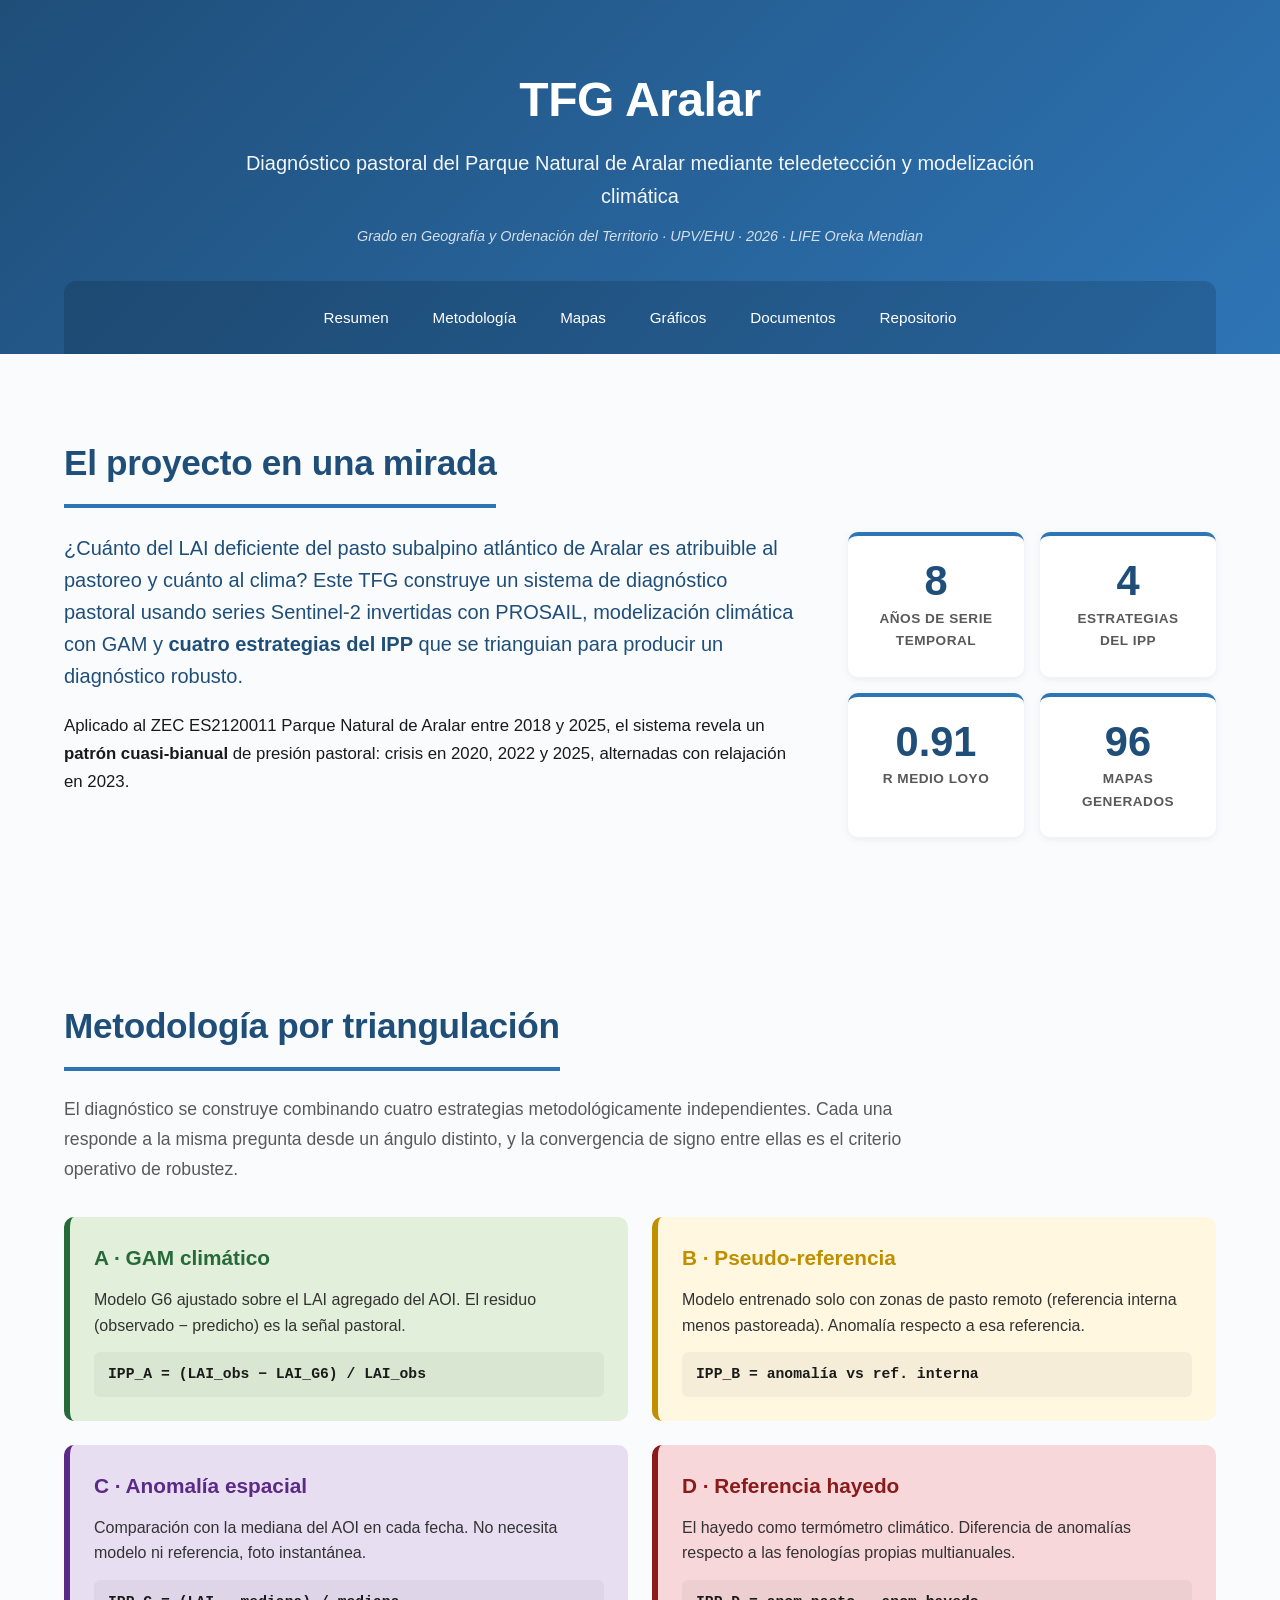
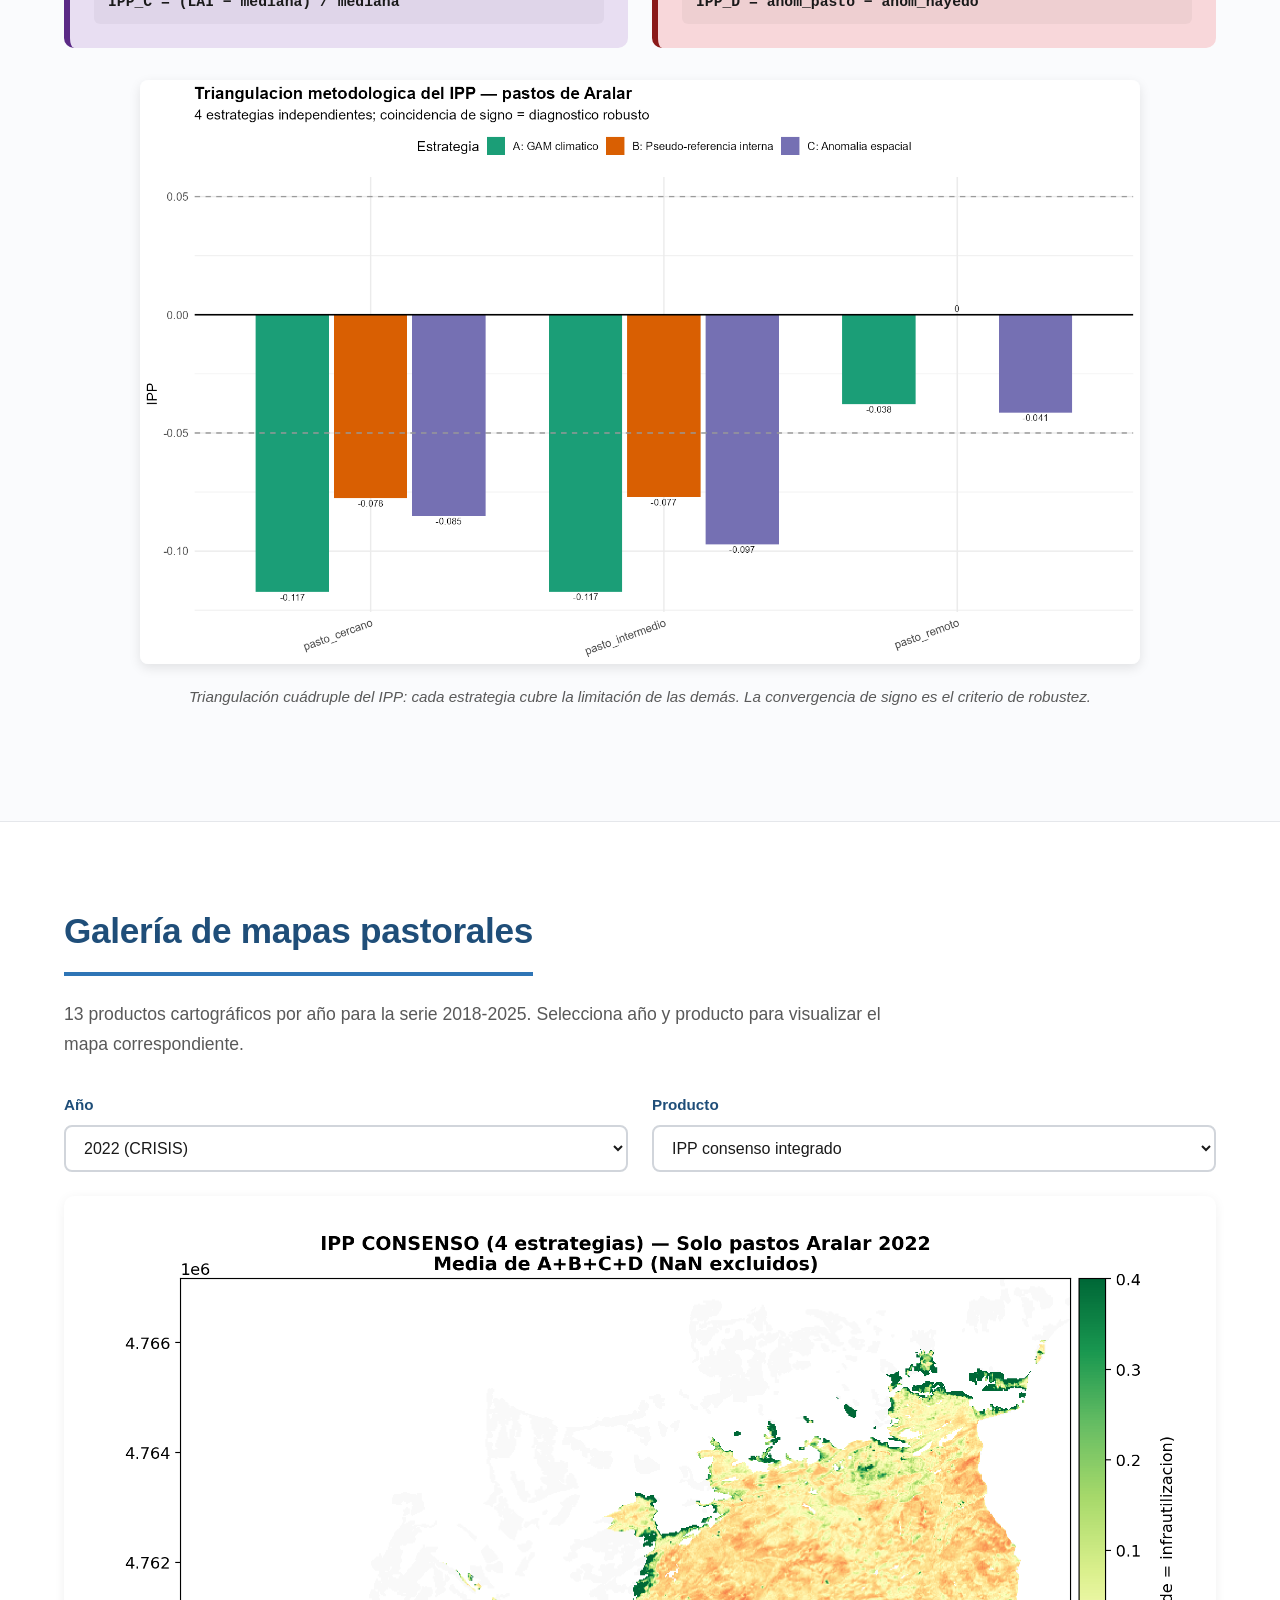
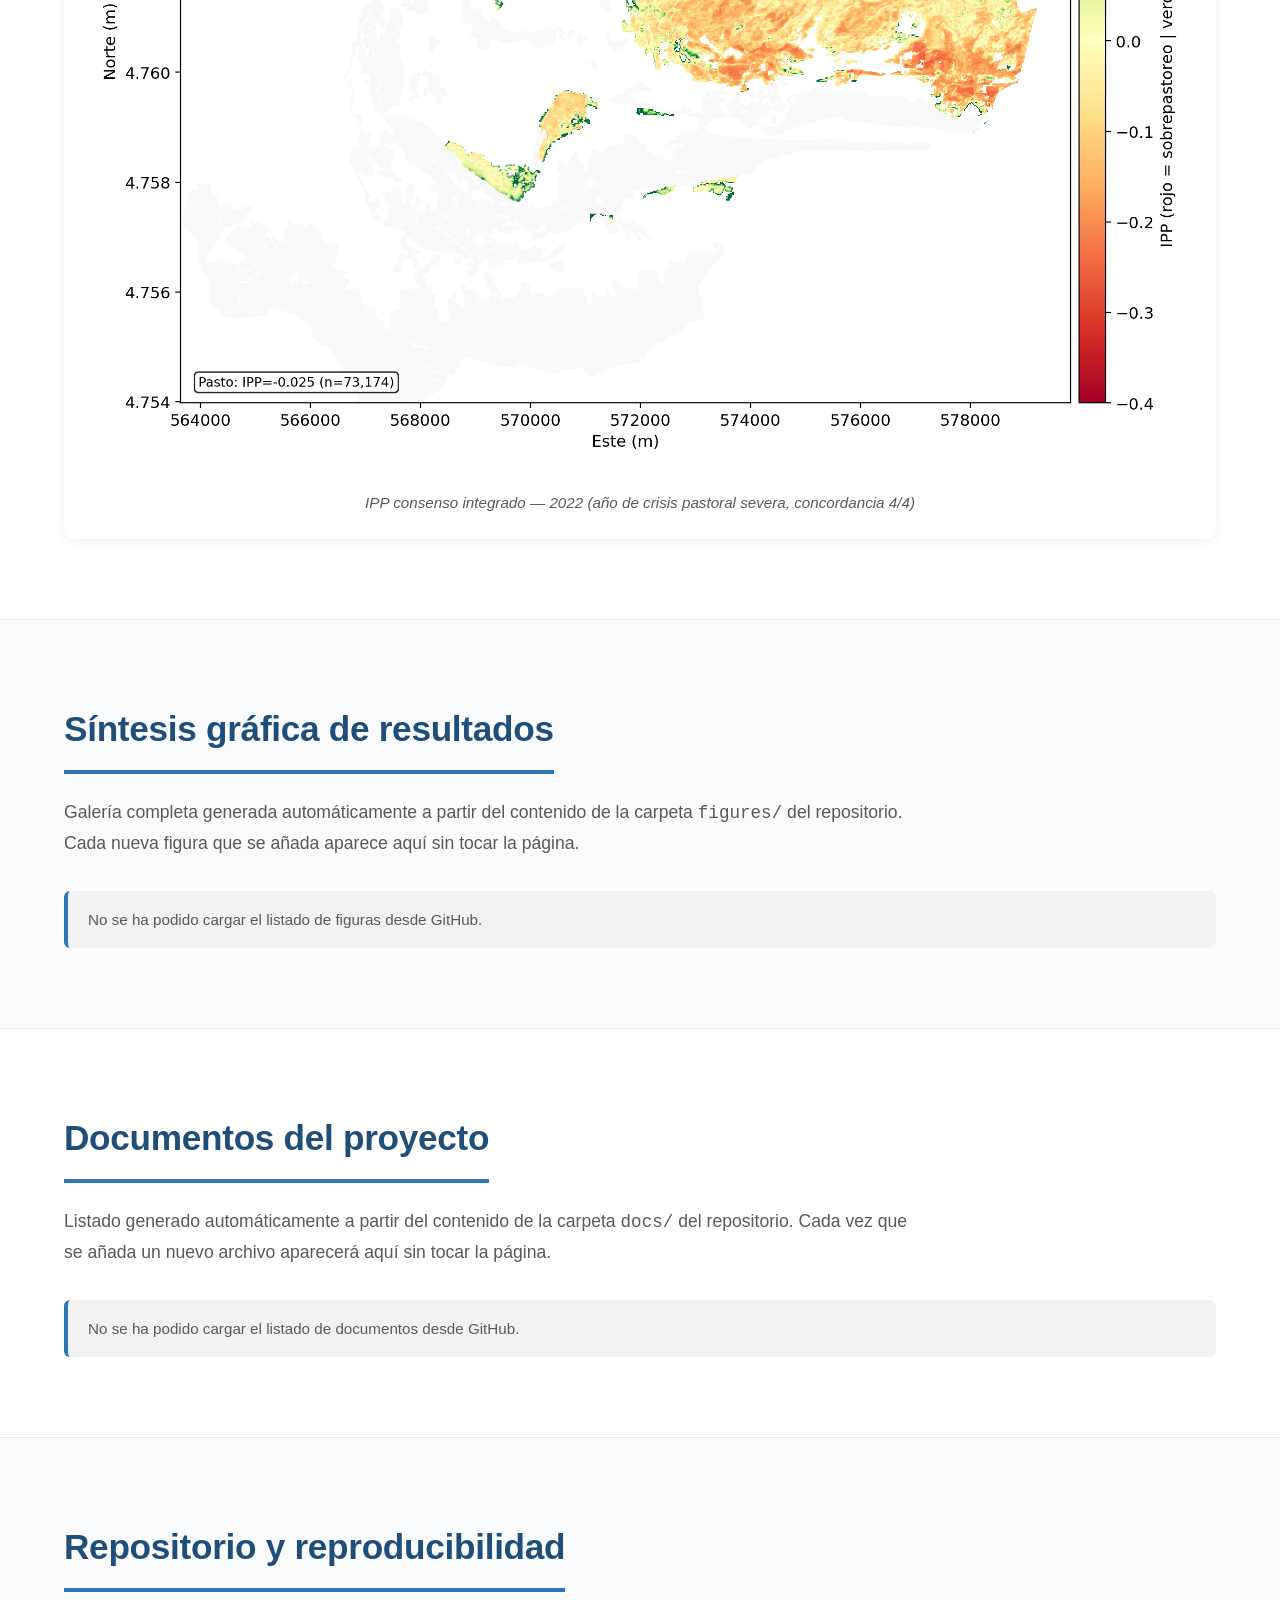
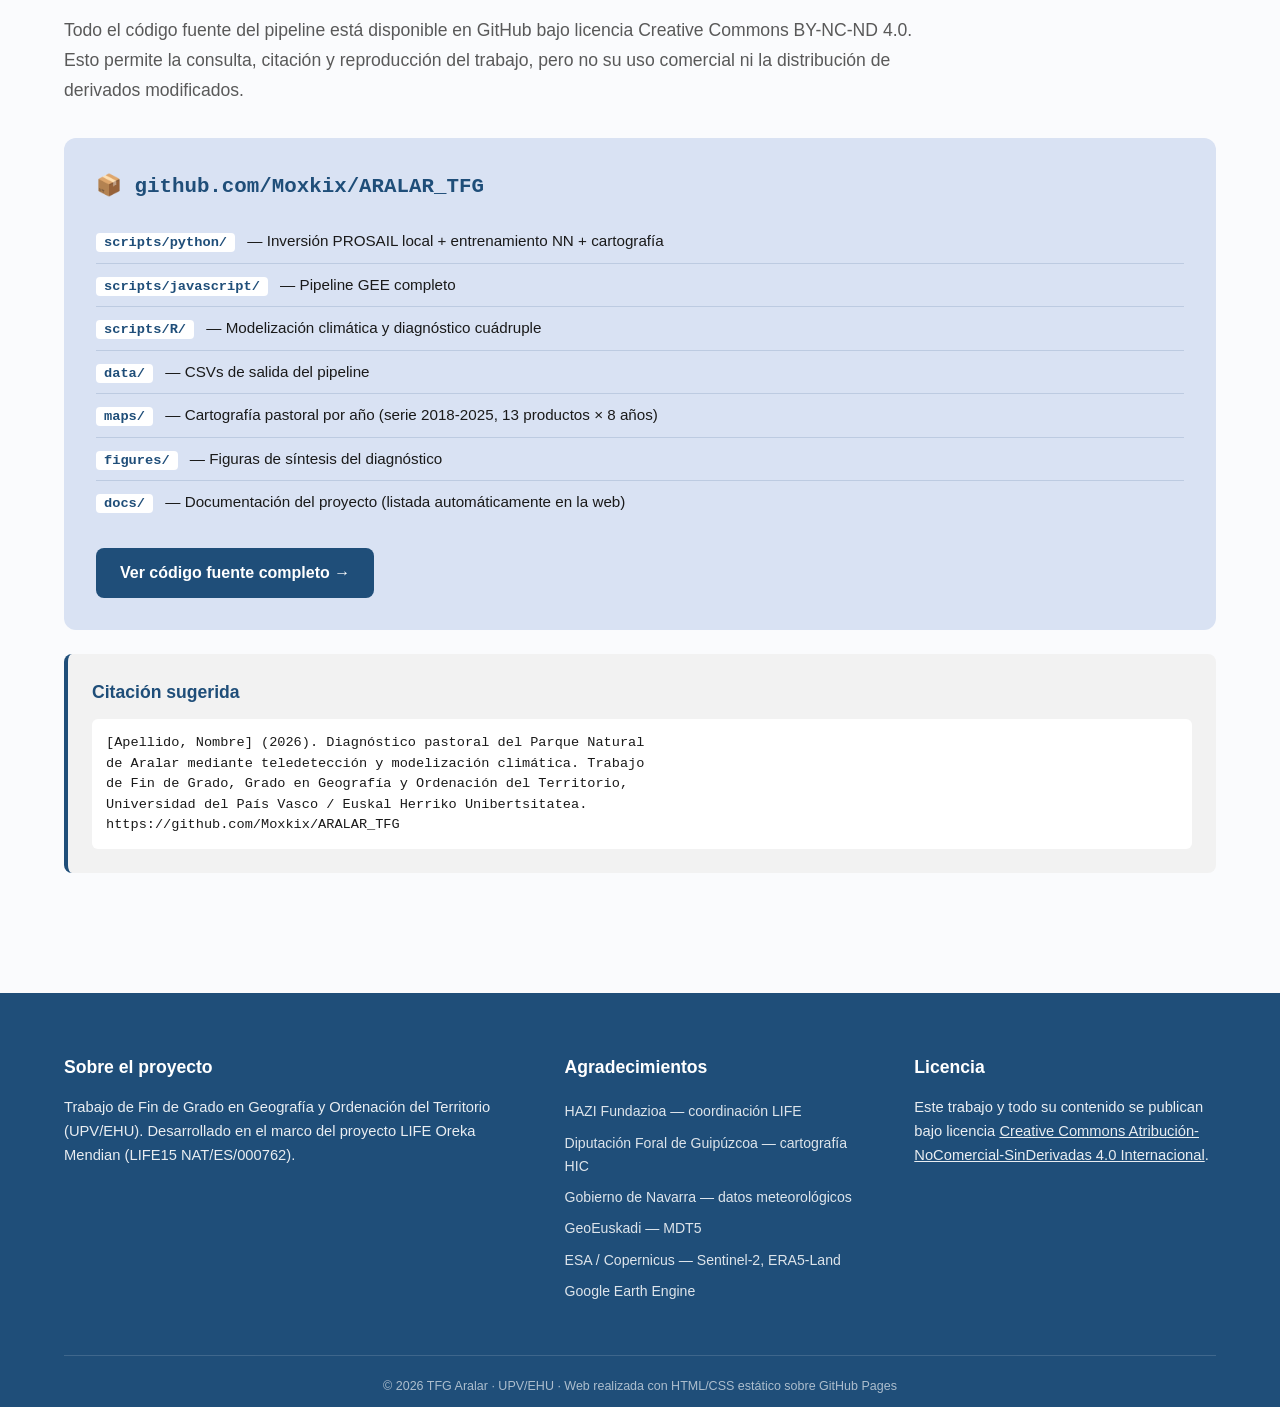
==== commit f8c15b5d: "Corrección carácteres anómalos" ====
--- a/index.html
+++ b/index.html
@@ -1,487 +1,487 @@
-<!DOCTYPE html>
-<html lang="es">
-<head>
-  <meta charset="UTF-8">
-  <meta name="viewport" content="width=device-width, initial-scale=1.0">
-  <title>TFG Aralar Â· DiagnÃ³stico pastoral por teledetecciÃ³n</title>
-  <meta name="description" content="Trabajo de Fin de Grado sobre el diagnÃ³stico pastoral del Parque Natural de Aralar mediante teledetecciÃ³n Sentinel-2, modelizaciÃ³n climÃ¡tica con GAM y triangulaciÃ³n cuÃ¡druple del IPP. UPV/EHU 2026.">
-  <link rel="stylesheet" href="style.css">
-</head>
-<body>
-
-<header>
-  <div class="container">
-    <div class="brand">
-      <h1>TFG Aralar</h1>
-      <p class="subtitle">DiagnÃ³stico pastoral del Parque Natural de Aralar mediante teledetecciÃ³n y modelizaciÃ³n climÃ¡tica</p>
-      <p class="meta">Grado en GeografÃ­a y OrdenaciÃ³n del Territorio Â· UPV/EHU Â· 2026 Â· LIFE Oreka Mendian</p>
-    </div>
-    <nav>
-      <a href="#resumen">Resumen</a>
-      <a href="#metodo">MetodologÃ­a</a>
-      <a href="#mapas">Mapas</a>
-      <a href="#graficos">GrÃ¡ficos</a>
-      <a href="#documentos">Documentos</a>
-      <a href="#repositorio">Repositorio</a>
-    </nav>
-  </div>
-</header>
-
-<main>
-
-<section id="resumen" class="hero">
-  <div class="container">
-    <h2>El proyecto en una mirada</h2>
-    <div class="hero-grid">
-      <div class="hero-text">
-        <p class="lead">Â¿CuÃ¡nto del LAI deficiente del pasto subalpino atlÃ¡ntico de Aralar es atribuible al pastoreo y cuÃ¡nto al clima? Este TFG construye un sistema de diagnÃ³stico pastoral usando series Sentinel-2 invertidas con PROSAIL, modelizaciÃ³n climÃ¡tica con GAM y <strong>cuatro estrategias del IPP</strong> que se trianguian para producir un diagnÃ³stico robusto.</p>
-        <p>Aplicado al ZEC ES2120011 Parque Natural de Aralar entre 2018 y 2025, el sistema revela un <strong>patrÃ³n cuasi-bianual</strong> de presiÃ³n pastoral: crisis en 2020, 2022 y 2025, alternadas con relajaciÃ³n en 2023.</p>
-      </div>
-      <div class="stats">
-        <div class="stat"><div class="stat-num">8</div><div class="stat-label">aÃ±os de serie temporal</div></div>
-        <div class="stat"><div class="stat-num">4</div><div class="stat-label">estrategias del IPP</div></div>
-        <div class="stat"><div class="stat-num">0.91</div><div class="stat-label">r medio LOYO</div></div>
-        <div class="stat"><div class="stat-num">96</div><div class="stat-label">mapas generados</div></div>
-      </div>
-    </div>
-  </div>
-</section>
-
-<section id="metodo">
-  <div class="container">
-    <h2>MetodologÃ­a por triangulaciÃ³n</h2>
-    <p class="intro">El diagnÃ³stico se construye combinando cuatro estrategias metodolÃ³gicamente independientes. Cada una responde a la misma pregunta desde un Ã¡ngulo distinto, y la convergencia de signo entre ellas es el criterio operativo de robustez.</p>
-    <div class="strategies">
-      <div class="strategy strategy-A">
-        <h3>A Â· GAM climÃ¡tico</h3>
-        <p>Modelo G6 ajustado sobre el LAI agregado del AOI. El residuo (observado âˆ’ predicho) es la seÃ±al pastoral.</p>
-        <div class="formula">IPP_A = (LAI_obs âˆ’ LAI_G6) / LAI_obs</div>
-      </div>
-      <div class="strategy strategy-B">
-        <h3>B Â· Pseudo-referencia</h3>
-        <p>Modelo entrenado solo con zonas de pasto remoto (referencia interna menos pastoreada). AnomalÃ­a respecto a esa referencia.</p>
-        <div class="formula">IPP_B = anomalÃ­a vs ref. interna</div>
-      </div>
-      <div class="strategy strategy-C">
-        <h3>C Â· AnomalÃ­a espacial</h3>
-        <p>ComparaciÃ³n con la mediana del AOI en cada fecha. No necesita modelo ni referencia, foto instantÃ¡nea.</p>
-        <div class="formula">IPP_C = (LAI âˆ’ mediana) / mediana</div>
-      </div>
-      <div class="strategy strategy-D">
-        <h3>D Â· Referencia hayedo</h3>
-        <p>El hayedo como termÃ³metro climÃ¡tico. Diferencia de anomalÃ­as respecto a las fenologÃ­as propias multianuales.</p>
-        <div class="formula">IPP_D = anom_pasto âˆ’ anom_hayedo</div>
-      </div>
-    </div>
-    <div class="figure">
-      <img src="figures/IPP_triangulacion_ABCD.png" alt="TriangulaciÃ³n de las cuatro estrategias del IPP">
-      <p class="caption">TriangulaciÃ³n cuÃ¡druple del IPP: cada estrategia cubre la limitaciÃ³n de las demÃ¡s. La convergencia de signo es el criterio de robustez.</p>
-    </div>
-  </div>
-</section>
-
-<section id="mapas" class="alt">
-  <div class="container">
-    <h2>GalerÃ­a de mapas pastorales</h2>
-    <p class="intro">13 productos cartogrÃ¡ficos por aÃ±o para la serie 2018-2025. Selecciona aÃ±o y producto para visualizar el mapa correspondiente.</p>
-
-    <div class="map-controls">
-      <div class="control">
-        <label for="year-select">AÃ±o</label>
-        <select id="year-select">
-          <option value="2018">2018 (transiciÃ³n)</option>
-          <option value="2019">2019 (equilibrio)</option>
-          <option value="2020" class="crisis">2020 (CRISIS FUERTE)</option>
-          <option value="2021">2021 (transiciÃ³n)</option>
-          <option value="2022" selected class="crisis">2022 (CRISIS)</option>
-          <option value="2023" class="relax">2023 (RELAJACIÃ“N)</option>
-          <option value="2024">2024 (mixto)</option>
-          <option value="2025" class="crisis">2025 (CRISIS moderada)</option>
-        </select>
-      </div>
-      <div class="control">
-        <label for="product-select">Producto</label>
-        <select id="product-select">
-          <option value="ipp_consenso" selected>IPP consenso integrado</option>
-          <option value="ipp_a">IPP A â€” GAM climÃ¡tico</option>
-          <option value="ipp_b">IPP B â€” Pseudo-referencia</option>
-          <option value="ipp_c">IPP C â€” AnomalÃ­a espacial</option>
-          <option value="ipp_d">IPP D â€” Referencia hayedo</option>
-          <option value="ipp_espacializado">IPP espacializado (pÃ­xel)</option>
-          <option value="concordancia">Mapa de concordancia (k/n)</option>
-          <option value="biomasa">Biomasa estimada (kg/ha)</option>
-          <option value="calidad">Calidad forrajera</option>
-          <option value="carga">Carga admisible (UGM/ha)</option>
-          <option value="balance">Balance forrajero</option>
-          <option value="riesgo">Riesgo de degradaciÃ³n</option>
-          <option value="pendiente">Pendiente (control)</option>
-        </select>
-      </div>
-    </div>
-
-    <div class="map-display">
-      <img id="map-image" src="maps/2022/aralar_mapa_IPP_consenso_pastos_2022.png" alt="Mapa pastoral">
-      <p class="caption" id="map-caption">IPP consenso integrado â€” 2022 (aÃ±o de crisis pastoral severa, concordancia 4/4)</p>
-    </div>
-  </div>
-</section>
-
-<section id="graficos">
-  <div class="container">
-    <h2>SÃ­ntesis grÃ¡fica de resultados</h2>
-    <p class="intro">GalerÃ­a completa generada automÃ¡ticamente a partir del contenido de la carpeta <code>figures/</code> del repositorio. Cada nueva figura que se aÃ±ada aparece aquÃ­ sin tocar la pÃ¡gina.</p>
-    <div class="chart-grid" id="charts-grid">
-      <p class="docs-status" id="charts-status">Cargando figurasâ€¦</p>
-    </div>
-  </div>
-</section>
-
-<section id="documentos" class="alt">
-  <div class="container">
-    <h2>Documentos del proyecto</h2>
-    <p class="intro">Listado generado automÃ¡ticamente a partir del contenido de la carpeta <code>docs/</code> del repositorio. Cada vez que se aÃ±ada un nuevo archivo aparecerÃ¡ aquÃ­ sin tocar la pÃ¡gina.</p>
-    <div class="docs-grid" id="docs-grid">
-      <p class="docs-status" id="docs-status">Cargando documentosâ€¦</p>
-    </div>
-  </div>
-</section>
-
-<section id="repositorio">
-  <div class="container">
-    <h2>Repositorio y reproducibilidad</h2>
-    <p class="intro">Todo el cÃ³digo fuente del pipeline estÃ¡ disponible en GitHub bajo licencia Creative Commons BY-NC-ND 4.0. Esto permite la consulta, citaciÃ³n y reproducciÃ³n del trabajo, pero no su uso comercial ni la distribuciÃ³n de derivados modificados.</p>
-
-    <div class="repo-card">
-      <h3>ðŸ“¦ github.com/Igoitz13/GRAL_ARALAR</h3>
-      <ul class="repo-list">
-        <li><code>scripts/python/</code> â€” InversiÃ³n PROSAIL local + entrenamiento NN + cartografÃ­a</li>
-        <li><code>scripts/javascript/</code> â€” Pipeline GEE completo</li>
-        <li><code>scripts/R/</code> â€” ModelizaciÃ³n climÃ¡tica y diagnÃ³stico cuÃ¡druple</li>
-        <li><code>data/</code> â€” CSVs de salida del pipeline</li>
-        <li><code>maps/</code> â€” CartografÃ­a pastoral por aÃ±o (serie 2018-2025, 13 productos Ã— 8 aÃ±os)</li>
-        <li><code>figures/</code> â€” Figuras de sÃ­ntesis del diagnÃ³stico</li>
-        <li><code>docs/</code> â€” DocumentaciÃ³n del proyecto (listada automÃ¡ticamente en la web)</li>
-      </ul>
-      <a href="https://github.com/Igoitz13/GRAL_ARALAR" class="btn">Ver cÃ³digo fuente completo â†’</a>
-    </div>
-
-    <div class="cite-box">
-      <h3>CitaciÃ³n sugerida</h3>
-      <pre>[Apellido, Nombre] (2026). DiagnÃ³stico pastoral del Parque Natural
-de Aralar mediante teledetecciÃ³n y modelizaciÃ³n climÃ¡tica. Trabajo
-de Fin de Grado, Grado en GeografÃ­a y OrdenaciÃ³n del Territorio,
-Universidad del PaÃ­s Vasco / Euskal Herriko Unibertsitatea.
-https://github.com/Igoitz13/GRAL_ARALAR</pre>
-    </div>
-  </div>
-</section>
-
-</main>
-
-<footer>
-  <div class="container">
-    <div class="footer-grid">
-      <div>
-        <h4>Sobre el proyecto</h4>
-        <p>Trabajo de Fin de Grado en GeografÃ­a y OrdenaciÃ³n del Territorio (UPV/EHU). Desarrollado en el marco del proyecto LIFE Oreka Mendian (LIFE15 NAT/ES/000762).</p>
-      </div>
-      <div>
-        <h4>Agradecimientos</h4>
-        <ul class="footer-list">
-          <li>HAZI Fundazioa â€” coordinaciÃ³n LIFE</li>
-          <li>DiputaciÃ³n Foral de GuipÃºzcoa â€” cartografÃ­a HIC</li>
-          <li>Gobierno de Navarra â€” datos meteorolÃ³gicos</li>
-          <li>GeoEuskadi â€” MDT5</li>
-          <li>ESA / Copernicus â€” Sentinel-2, ERA5-Land</li>
-          <li>Google Earth Engine</li>
-        </ul>
-      </div>
-      <div>
-        <h4>Licencia</h4>
-        <p>Este trabajo y todo su contenido se publican bajo licencia <a href="https://creativecommons.org/licenses/by-nc-nd/4.0/deed.es">Creative Commons AtribuciÃ³n-NoComercial-SinDerivadas 4.0 Internacional</a>.</p>
-      </div>
-    </div>
-    <div class="footer-bottom">
-      <p>&copy; 2026 TFG Aralar Â· UPV/EHU Â· Web realizada con HTML/CSS estÃ¡tico sobre GitHub Pages</p>
-    </div>
-  </div>
-</footer>
-
-<script>
-const yearSelect = document.getElementById('year-select');
-const productSelect = document.getElementById('product-select');
-const mapImage = document.getElementById('map-image');
-const mapCaption = document.getElementById('map-caption');
-
-const productLabels = {
-  ipp_consenso: 'IPP consenso integrado',
-  ipp_a: 'IPP A â€” GAM climÃ¡tico',
-  ipp_b: 'IPP B â€” Pseudo-referencia',
-  ipp_c: 'IPP C â€” AnomalÃ­a espacial',
-  ipp_d: 'IPP D â€” Referencia hayedo',
-  ipp_espacializado: 'IPP espacializado (pÃ­xel)',
-  concordancia: 'Mapa de concordancia pÃ­xel a pÃ­xel',
-  biomasa: 'Biomasa estimada (kg/ha)',
-  calidad: 'Calidad forrajera',
-  carga: 'Carga admisible (UGM/ha)',
-  balance: 'Balance forrajero',
-  riesgo: 'Riesgo de degradaciÃ³n',
-  pendiente: 'Pendiente (variable de control)'
-};
-
-const yearTags = {
-  2018: 'transiciÃ³n',
-  2019: 'equilibrio',
-  2020: 'aÃ±o de crisis pastoral severa, concordancia 4/4',
-  2021: 'transiciÃ³n leve hacia presiÃ³n',
-  2022: 'aÃ±o de crisis pastoral severa, concordancia 4/4',
-  2023: 'aÃ±o de relajaciÃ³n pastoral generalizada, concordancia 4/4',
-  2024: 'patrÃ³n mixto, concordancia 3/4 por fiabilidad observacional',
-  2025: 'aÃ±o de crisis moderada, concordancia 4/4'
-};
-
-const productFiles = {
-  ipp_consenso: y => `aralar_mapa_IPP_consenso_pastos_${y}.png`,
-  ipp_a: y => `aralar_mapa_IPP_A_pastos_${y}.png`,
-  ipp_b: y => `aralar_mapa_IPP_B_pastos_${y}.png`,
-  ipp_c: y => `aralar_mapa_IPP_C_pastos_${y}.png`,
-  ipp_d: y => `aralar_mapa_IPP_D_pastos_${y}.png`,
-  ipp_espacializado: y => `aralar_mapa_IPP_espacializado_${y}.png`,
-  concordancia: y => `aralar_mapa_IPP_concordancia_pastos_${y}.png`,
-  biomasa: y => `aralar_pastos_mapa_biomasa_${y}.png`,
-  calidad: y => `aralar_pastos_mapa_calidad_${y}.png`,
-  carga: y => `aralar_pastos_mapa_carga_${y}.png`,
-  balance: y => `aralar_pastos_mapa_balance_${y}.png`,
-  riesgo: y => `aralar_pastos_mapa_riesgo_${y}.png`,
-  pendiente: y => `aralar_pastos_mapa_pendiente_${y}.png`
-};
-
-function updateMap() {
-  const year = yearSelect.value;
-  const product = productSelect.value;
-  const filename = `maps/${year}/${productFiles[product](year)}`;
-  mapImage.src = filename;
-  mapImage.alt = `${productLabels[product]} â€” ${year}`;
-  mapCaption.textContent = `${productLabels[product]} â€” ${year} (${yearTags[year]})`;
-}
-
-yearSelect.addEventListener('change', updateMap);
-productSelect.addEventListener('change', updateMap);
-
-document.querySelectorAll('nav a').forEach(link => {
-  link.addEventListener('click', e => {
-    e.preventDefault();
-    const target = document.querySelector(link.getAttribute('href'));
-    if (target) target.scrollIntoView({ behavior: 'smooth', block: 'start' });
-  });
-});
-
-const DOCS_REPO = 'Igoitz13/GRAL_ARALAR';
-const DOCS_BRANCH = 'main';
-const DOCS_PATH = 'docs';
-
-const docIcons = {
-  pdf: 'ðŸ“Š',
-  doc: 'ðŸ“„', docx: 'ðŸ“„',
-  xls: 'ðŸ“ˆ', xlsx: 'ðŸ“ˆ', csv: 'ðŸ“ˆ',
-  ppt: 'ðŸ“½ï¸', pptx: 'ðŸ“½ï¸',
-  txt: 'ðŸ“', md: 'ðŸ“',
-  zip: 'ðŸ—‚ï¸', rar: 'ðŸ—‚ï¸', '7z': 'ðŸ—‚ï¸',
-  png: 'ðŸ–¼ï¸', jpg: 'ðŸ–¼ï¸', jpeg: 'ðŸ–¼ï¸', gif: 'ðŸ–¼ï¸', svg: 'ðŸ–¼ï¸'
-};
-
-function iconFor(ext) {
-  return docIcons[ext.toLowerCase()] || 'ðŸ“Ž';
-}
-
-function humanSize(bytes) {
-  if (!bytes && bytes !== 0) return '';
-  const units = ['B', 'KB', 'MB', 'GB'];
-  let i = 0;
-  let n = bytes;
-  while (n >= 1024 && i < units.length - 1) { n /= 1024; i++; }
-  return `${n.toFixed(n >= 10 || i === 0 ? 0 : 1)} ${units[i]}`;
-}
-
-function prettyName(filename) {
-  const dot = filename.lastIndexOf('.');
-  const base = dot > 0 ? filename.slice(0, dot) : filename;
-  return base.replace(/[_-]+/g, ' ').replace(/\s+/g, ' ').trim();
-}
-
-function extOf(filename) {
-  const dot = filename.lastIndexOf('.');
-  return dot > 0 ? filename.slice(dot + 1) : '';
-}
-
-async function loadDocs() {
-  const grid = document.getElementById('docs-grid');
-  const status = document.getElementById('docs-status');
-  if (!grid) return;
-  try {
-    const url = `https://api.github.com/repos/${DOCS_REPO}/contents/${DOCS_PATH}?ref=${DOCS_BRANCH}`;
-    const res = await fetch(url, { headers: { 'Accept': 'application/vnd.github+json' } });
-    if (res.status === 404) {
-      status.textContent = 'AÃºn no se han publicado documentos. Cuando se suban archivos a la carpeta docs/ del repositorio aparecerÃ¡n aquÃ­ automÃ¡ticamente.';
-      return;
-    }
-    if (!res.ok) throw new Error(`GitHub API ${res.status}`);
-    const items = await res.json();
-    const files = items
-      .filter(it => it.type === 'file')
-      .sort((a, b) => a.name.localeCompare(b.name, 'es'));
-    if (files.length === 0) {
-      status.textContent = 'La carpeta docs/ estÃ¡ vacÃ­a. Sube archivos al repositorio para que aparezcan aquÃ­.';
-      return;
-    }
-    grid.innerHTML = '';
-    for (const f of files) {
-      const ext = extOf(f.name);
-      const a = document.createElement('a');
-      a.className = 'doc';
-      a.href = `${DOCS_PATH}/${encodeURIComponent(f.name)}`;
-      a.target = '_blank';
-      a.rel = 'noopener';
-      a.innerHTML = `
-        <div class="doc-icon">${iconFor(ext)}</div>
-        <h3>${prettyName(f.name)}</h3>
-        <p>${f.name}</p>
-        <span class="doc-format">${ext.toUpperCase() || 'archivo'}${f.size ? ' Â· ' + humanSize(f.size) : ''}</span>
-      `;
-      grid.appendChild(a);
-    }
-  } catch (err) {
-    status.textContent = 'No se ha podido cargar el listado de documentos desde GitHub.';
-  }
-}
-
-loadDocs();
-
-const FIGURES_PATH = 'figures';
-const FIGURES_EXCLUDE = new Set(['IPP_triangulacion_ABCD.png']);
-
-const figureMeta = {
-  'evolucion_IPP_interanual.png': {
-    title: 'EvoluciÃ³n interanual del IPP',
-    desc: 'Serie 2018-2025 del IPP consenso. PatrÃ³n cuasi-bianual: crisis en 2020, 2022 y 2025 alternadas con la relajaciÃ³n de 2023.'
-  },
-  'IPP_barras_interanual.png': {
-    title: 'IPP por aÃ±o (sÃ­ntesis en barras)',
-    desc: 'Resumen anual del IPP por estrategia. Permite comparar la magnitud de la presiÃ³n pastoral entre aÃ±os y la coherencia entre las cuatro estrategias.'
-  },
-  'IPP_por_habitat.png': {
-    title: 'IPP por hÃ¡bitat',
-    desc: 'DistribuciÃ³n del IPP por tipo de hÃ¡bitat (HIC). Identifica quÃ© tipos de pasto soportan mÃ¡s presiÃ³n.'
-  },
-  'gradiente_IPP_distancia_bordas.png': {
-    title: 'Gradiente espacial por distancia a las bordas',
-    desc: 'Pasto cercano > intermedio > remoto. Firma espacial coherente con la huella ganadera, independiente del modelo climÃ¡tico.'
-  },
-  'diag_A_pasto_cercano.png': {
-    title: 'Estrategia A Â· pasto cercano',
-    desc: 'AnomalÃ­as del LAI del pasto cercano a las bordas respecto al modelo climÃ¡tico G6.'
-  },
-  'diag_A_pasto_intermedio.png': {
-    title: 'Estrategia A Â· pasto intermedio',
-    desc: 'AnomalÃ­as del LAI del pasto en zona intermedia respecto al modelo climÃ¡tico G6.'
-  },
-  'diag_A_pasto_remoto.png': {
-    title: 'Estrategia A Â· pasto remoto',
-    desc: 'Pasto remoto: pseudo-referencia interna usada tambiÃ©n en la Estrategia B.'
-  },
-  'diag_A_hayedo_cercano.png': {
-    title: 'Estrategia A Â· hayedo cercano',
-    desc: 'AnomalÃ­as del LAI del hayedo en zona cercana respecto al modelo climÃ¡tico.'
-  },
-  'diag_A_hayedo_intermedio.png': {
-    title: 'Estrategia A Â· hayedo intermedio',
-    desc: 'AnomalÃ­as del LAI del hayedo en zona intermedia respecto al modelo climÃ¡tico.'
-  },
-  'diag_A_hayedo_remoto.png': {
-    title: 'Estrategia A Â· hayedo remoto',
-    desc: 'Hayedo remoto: termÃ³metro climÃ¡tico que vertebra la Estrategia D.'
-  },
-  'diag_C_anomalias.png': {
-    title: 'Estrategia C Â· anomalÃ­a espacial',
-    desc: 'ComparaciÃ³n pÃ­xel a pÃ­xel con la mediana del AOI en cada fecha. No requiere modelo ni referencia externa.'
-  },
-  'diagnostico_integrado_global.png': {
-    title: 'DiagnÃ³stico integrado global',
-    desc: 'SÃ­ntesis final del diagnÃ³stico cuÃ¡druple: convergencia entre estrategias, signo del IPP por aÃ±o y nivel de fiabilidad.'
-  }
-};
-
-const FIGURE_ORDER = [
-  'evolucion_IPP_interanual.png',
-  'IPP_barras_interanual.png',
-  'IPP_por_habitat.png',
-  'gradiente_IPP_distancia_bordas.png',
-  'diag_A_pasto_cercano.png',
-  'diag_A_pasto_intermedio.png',
-  'diag_A_pasto_remoto.png',
-  'diag_A_hayedo_cercano.png',
-  'diag_A_hayedo_intermedio.png',
-  'diag_A_hayedo_remoto.png',
-  'diag_C_anomalias.png',
-  'diagnostico_integrado_global.png'
-];
-
-function prettyFigureTitle(filename) {
-  const dot = filename.lastIndexOf('.');
-  const base = dot > 0 ? filename.slice(0, dot) : filename;
-  return base.replace(/[_-]+/g, ' ').replace(/\s+/g, ' ').trim();
-}
-
-async function loadCharts() {
-  const grid = document.getElementById('charts-grid');
-  const status = document.getElementById('charts-status');
-  if (!grid) return;
-  try {
-    const url = `https://api.github.com/repos/${DOCS_REPO}/contents/${FIGURES_PATH}?ref=${DOCS_BRANCH}`;
-    const res = await fetch(url, { headers: { 'Accept': 'application/vnd.github+json' } });
-    if (!res.ok) throw new Error(`GitHub API ${res.status}`);
-    const items = await res.json();
-    const images = items
-      .filter(it => it.type === 'file' && /\.(png|jpe?g|gif|svg)$/i.test(it.name))
-      .filter(it => !FIGURES_EXCLUDE.has(it.name));
-
-    const orderIndex = name => {
-      const i = FIGURE_ORDER.indexOf(name);
-      return i === -1 ? Number.MAX_SAFE_INTEGER : i;
-    };
-    images.sort((a, b) => {
-      const ia = orderIndex(a.name);
-      const ib = orderIndex(b.name);
-      if (ia !== ib) return ia - ib;
-      return a.name.localeCompare(b.name, 'es');
-    });
-
-    if (images.length === 0) {
-      status.textContent = 'AÃºn no se han publicado figuras en la carpeta figures/.';
-      return;
-    }
-    grid.innerHTML = '';
-    for (const img of images) {
-      const meta = figureMeta[img.name] || {
-        title: prettyFigureTitle(img.name),
-        desc: img.name
-      };
-      const div = document.createElement('div');
-      div.className = 'chart';
-      div.innerHTML = `
-        <img src="${FIGURES_PATH}/${encodeURIComponent(img.name)}" alt="${meta.title}" loading="lazy">
-        <h3>${meta.title}</h3>
-        <p>${meta.desc}</p>
-      `;
-      grid.appendChild(div);
-    }
-  } catch (err) {
-    status.textContent = 'No se ha podido cargar el listado de figuras desde GitHub.';
-  }
-}
-
-loadCharts();
-</script>
-
-</body>
-</html>
+<!DOCTYPE html>
+<html lang="es">
+<head>
+  <meta charset="UTF-8">
+  <meta name="viewport" content="width=device-width, initial-scale=1.0">
+  <title>TFG Aralar · Diagnóstico pastoral por teledetección</title>
+  <meta name="description" content="Trabajo de Fin de Grado sobre el diagnóstico pastoral del Parque Natural de Aralar mediante teledetección Sentinel-2, modelización climática con GAM y triangulación cuádruple del IPP. UPV/EHU 2026.">
+  <link rel="stylesheet" href="style.css">
+</head>
+<body>
+
+<header>
+  <div class="container">
+    <div class="brand">
+      <h1>TFG Aralar</h1>
+      <p class="subtitle">Diagnóstico pastoral del Parque Natural de Aralar mediante teledetección y modelización climática</p>
+      <p class="meta">Grado en Geografía y Ordenación del Territorio · UPV/EHU · 2026 · LIFE Oreka Mendian</p>
+    </div>
+    <nav>
+      <a href="#resumen">Resumen</a>
+      <a href="#metodo">Metodología</a>
+      <a href="#mapas">Mapas</a>
+      <a href="#graficos">Gráficos</a>
+      <a href="#documentos">Documentos</a>
+      <a href="#repositorio">Repositorio</a>
+    </nav>
+  </div>
+</header>
+
+<main>
+
+<section id="resumen" class="hero">
+  <div class="container">
+    <h2>El proyecto en una mirada</h2>
+    <div class="hero-grid">
+      <div class="hero-text">
+        <p class="lead">¿Cuánto del LAI deficiente del pasto subalpino atlántico de Aralar es atribuible al pastoreo y cuánto al clima? Este TFG construye un sistema de diagnóstico pastoral usando series Sentinel-2 invertidas con PROSAIL, modelización climática con GAM y <strong>cuatro estrategias del IPP</strong> que se trianguian para producir un diagnóstico robusto.</p>
+        <p>Aplicado al ZEC ES2120011 Parque Natural de Aralar entre 2018 y 2025, el sistema revela un <strong>patrón cuasi-bianual</strong> de presión pastoral: crisis en 2020, 2022 y 2025, alternadas con relajación en 2023.</p>
+      </div>
+      <div class="stats">
+        <div class="stat"><div class="stat-num">8</div><div class="stat-label">años de serie temporal</div></div>
+        <div class="stat"><div class="stat-num">4</div><div class="stat-label">estrategias del IPP</div></div>
+        <div class="stat"><div class="stat-num">0.91</div><div class="stat-label">r medio LOYO</div></div>
+        <div class="stat"><div class="stat-num">96</div><div class="stat-label">mapas generados</div></div>
+      </div>
+    </div>
+  </div>
+</section>
+
+<section id="metodo">
+  <div class="container">
+    <h2>Metodología por triangulación</h2>
+    <p class="intro">El diagnóstico se construye combinando cuatro estrategias metodológicamente independientes. Cada una responde a la misma pregunta desde un ángulo distinto, y la convergencia de signo entre ellas es el criterio operativo de robustez.</p>
+    <div class="strategies">
+      <div class="strategy strategy-A">
+        <h3>A · GAM climático</h3>
+        <p>Modelo G6 ajustado sobre el LAI agregado del AOI. El residuo (observado − predicho) es la señal pastoral.</p>
+        <div class="formula">IPP_A = (LAI_obs − LAI_G6) / LAI_obs</div>
+      </div>
+      <div class="strategy strategy-B">
+        <h3>B · Pseudo-referencia</h3>
+        <p>Modelo entrenado solo con zonas de pasto remoto (referencia interna menos pastoreada). Anomalía respecto a esa referencia.</p>
+        <div class="formula">IPP_B = anomalía vs ref. interna</div>
+      </div>
+      <div class="strategy strategy-C">
+        <h3>C · Anomalía espacial</h3>
+        <p>Comparación con la mediana del AOI en cada fecha. No necesita modelo ni referencia, foto instantánea.</p>
+        <div class="formula">IPP_C = (LAI − mediana) / mediana</div>
+      </div>
+      <div class="strategy strategy-D">
+        <h3>D · Referencia hayedo</h3>
+        <p>El hayedo como termómetro climático. Diferencia de anomalías respecto a las fenologías propias multianuales.</p>
+        <div class="formula">IPP_D = anom_pasto − anom_hayedo</div>
+      </div>
+    </div>
+    <div class="figure">
+      <img src="figures/IPP_triangulacion_ABCD.png" alt="Triangulación de las cuatro estrategias del IPP">
+      <p class="caption">Triangulación cuádruple del IPP: cada estrategia cubre la limitación de las demás. La convergencia de signo es el criterio de robustez.</p>
+    </div>
+  </div>
+</section>
+
+<section id="mapas" class="alt">
+  <div class="container">
+    <h2>Galería de mapas pastorales</h2>
+    <p class="intro">13 productos cartográficos por año para la serie 2018-2025. Selecciona año y producto para visualizar el mapa correspondiente.</p>
+
+    <div class="map-controls">
+      <div class="control">
+        <label for="year-select">Año</label>
+        <select id="year-select">
+          <option value="2018">2018 (transición)</option>
+          <option value="2019">2019 (equilibrio)</option>
+          <option value="2020" class="crisis">2020 (CRISIS FUERTE)</option>
+          <option value="2021">2021 (transición)</option>
+          <option value="2022" selected class="crisis">2022 (CRISIS)</option>
+          <option value="2023" class="relax">2023 (RELAJACIÓN)</option>
+          <option value="2024">2024 (mixto)</option>
+          <option value="2025" class="crisis">2025 (CRISIS moderada)</option>
+        </select>
+      </div>
+      <div class="control">
+        <label for="product-select">Producto</label>
+        <select id="product-select">
+          <option value="ipp_consenso" selected>IPP consenso integrado</option>
+          <option value="ipp_a">IPP A — GAM climático</option>
+          <option value="ipp_b">IPP B — Pseudo-referencia</option>
+          <option value="ipp_c">IPP C — Anomalía espacial</option>
+          <option value="ipp_d">IPP D — Referencia hayedo</option>
+          <option value="ipp_espacializado">IPP espacializado (píxel)</option>
+          <option value="concordancia">Mapa de concordancia (k/n)</option>
+          <option value="biomasa">Biomasa estimada (kg/ha)</option>
+          <option value="calidad">Calidad forrajera</option>
+          <option value="carga">Carga admisible (UGM/ha)</option>
+          <option value="balance">Balance forrajero</option>
+          <option value="riesgo">Riesgo de degradación</option>
+          <option value="pendiente">Pendiente (control)</option>
+        </select>
+      </div>
+    </div>
+
+    <div class="map-display">
+      <img id="map-image" src="maps/2022/aralar_mapa_IPP_consenso_pastos_2022.png" alt="Mapa pastoral">
+      <p class="caption" id="map-caption">IPP consenso integrado — 2022 (año de crisis pastoral severa, concordancia 4/4)</p>
+    </div>
+  </div>
+</section>
+
+<section id="graficos">
+  <div class="container">
+    <h2>Síntesis gráfica de resultados</h2>
+    <p class="intro">Galería completa generada automáticamente a partir del contenido de la carpeta <code>figures/</code> del repositorio. Cada nueva figura que se añada aparece aquí sin tocar la página.</p>
+    <div class="chart-grid" id="charts-grid">
+      <p class="docs-status" id="charts-status">Cargando figuras…</p>
+    </div>
+  </div>
+</section>
+
+<section id="documentos" class="alt">
+  <div class="container">
+    <h2>Documentos del proyecto</h2>
+    <p class="intro">Listado generado automáticamente a partir del contenido de la carpeta <code>docs/</code> del repositorio. Cada vez que se añada un nuevo archivo aparecerá aquí sin tocar la página.</p>
+    <div class="docs-grid" id="docs-grid">
+      <p class="docs-status" id="docs-status">Cargando documentos…</p>
+    </div>
+  </div>
+</section>
+
+<section id="repositorio">
+  <div class="container">
+    <h2>Repositorio y reproducibilidad</h2>
+    <p class="intro">Todo el código fuente del pipeline está disponible en GitHub bajo licencia Creative Commons BY-NC-ND 4.0. Esto permite la consulta, citación y reproducción del trabajo, pero no su uso comercial ni la distribución de derivados modificados.</p>
+
+    <div class="repo-card">
+      <h3>📦 github.com/Moxkix/ARALAR_TFG</h3>
+      <ul class="repo-list">
+        <li><code>scripts/python/</code> — Inversión PROSAIL local + entrenamiento NN + cartografía</li>
+        <li><code>scripts/javascript/</code> — Pipeline GEE completo</li>
+        <li><code>scripts/R/</code> — Modelización climática y diagnóstico cuádruple</li>
+        <li><code>data/</code> — CSVs de salida del pipeline</li>
+        <li><code>maps/</code> — Cartografía pastoral por año (serie 2018-2025, 13 productos × 8 años)</li>
+        <li><code>figures/</code> — Figuras de síntesis del diagnóstico</li>
+        <li><code>docs/</code> — Documentación del proyecto (listada automáticamente en la web)</li>
+      </ul>
+      <a href="https://github.com/Moxkix/ARALAR_TFG" class="btn">Ver código fuente completo →</a>
+    </div>
+
+    <div class="cite-box">
+      <h3>Citación sugerida</h3>
+      <pre>[Apellido, Nombre] (2026). Diagnóstico pastoral del Parque Natural
+de Aralar mediante teledetección y modelización climática. Trabajo
+de Fin de Grado, Grado en Geografía y Ordenación del Territorio,
+Universidad del País Vasco / Euskal Herriko Unibertsitatea.
+https://github.com/Moxkix/ARALAR_TFG</pre>
+    </div>
+  </div>
+</section>
+
+</main>
+
+<footer>
+  <div class="container">
+    <div class="footer-grid">
+      <div>
+        <h4>Sobre el proyecto</h4>
+        <p>Trabajo de Fin de Grado en Geografía y Ordenación del Territorio (UPV/EHU). Desarrollado en el marco del proyecto LIFE Oreka Mendian (LIFE15 NAT/ES/000762).</p>
+      </div>
+      <div>
+        <h4>Agradecimientos</h4>
+        <ul class="footer-list">
+          <li>HAZI Fundazioa — coordinación LIFE</li>
+          <li>Diputación Foral de Guipúzcoa — cartografía HIC</li>
+          <li>Gobierno de Navarra — datos meteorológicos</li>
+          <li>GeoEuskadi — MDT5</li>
+          <li>ESA / Copernicus — Sentinel-2, ERA5-Land</li>
+          <li>Google Earth Engine</li>
+        </ul>
+      </div>
+      <div>
+        <h4>Licencia</h4>
+        <p>Este trabajo y todo su contenido se publican bajo licencia <a href="https://creativecommons.org/licenses/by-nc-nd/4.0/deed.es">Creative Commons Atribución-NoComercial-SinDerivadas 4.0 Internacional</a>.</p>
+      </div>
+    </div>
+    <div class="footer-bottom">
+      <p>&copy; 2026 TFG Aralar · UPV/EHU · Web realizada con HTML/CSS estático sobre GitHub Pages</p>
+    </div>
+  </div>
+</footer>
+
+<script>
+const yearSelect = document.getElementById('year-select');
+const productSelect = document.getElementById('product-select');
+const mapImage = document.getElementById('map-image');
+const mapCaption = document.getElementById('map-caption');
+
+const productLabels = {
+  ipp_consenso: 'IPP consenso integrado',
+  ipp_a: 'IPP A — GAM climático',
+  ipp_b: 'IPP B — Pseudo-referencia',
+  ipp_c: 'IPP C — Anomalía espacial',
+  ipp_d: 'IPP D — Referencia hayedo',
+  ipp_espacializado: 'IPP espacializado (píxel)',
+  concordancia: 'Mapa de concordancia píxel a píxel',
+  biomasa: 'Biomasa estimada (kg/ha)',
+  calidad: 'Calidad forrajera',
+  carga: 'Carga admisible (UGM/ha)',
+  balance: 'Balance forrajero',
+  riesgo: 'Riesgo de degradación',
+  pendiente: 'Pendiente (variable de control)'
+};
+
+const yearTags = {
+  2018: 'transición',
+  2019: 'equilibrio',
+  2020: 'año de crisis pastoral severa, concordancia 4/4',
+  2021: 'transición leve hacia presión',
+  2022: 'año de crisis pastoral severa, concordancia 4/4',
+  2023: 'año de relajación pastoral generalizada, concordancia 4/4',
+  2024: 'patrón mixto, concordancia 3/4 por fiabilidad observacional',
+  2025: 'año de crisis moderada, concordancia 4/4'
+};
+
+const productFiles = {
+  ipp_consenso: y => `aralar_mapa_IPP_consenso_pastos_${y}.png`,
+  ipp_a: y => `aralar_mapa_IPP_A_pastos_${y}.png`,
+  ipp_b: y => `aralar_mapa_IPP_B_pastos_${y}.png`,
+  ipp_c: y => `aralar_mapa_IPP_C_pastos_${y}.png`,
+  ipp_d: y => `aralar_mapa_IPP_D_pastos_${y}.png`,
+  ipp_espacializado: y => `aralar_mapa_IPP_espacializado_${y}.png`,
+  concordancia: y => `aralar_mapa_IPP_concordancia_pastos_${y}.png`,
+  biomasa: y => `aralar_pastos_mapa_biomasa_${y}.png`,
+  calidad: y => `aralar_pastos_mapa_calidad_${y}.png`,
+  carga: y => `aralar_pastos_mapa_carga_${y}.png`,
+  balance: y => `aralar_pastos_mapa_balance_${y}.png`,
+  riesgo: y => `aralar_pastos_mapa_riesgo_${y}.png`,
+  pendiente: y => `aralar_pastos_mapa_pendiente_${y}.png`
+};
+
+function updateMap() {
+  const year = yearSelect.value;
+  const product = productSelect.value;
+  const filename = `maps/${year}/${productFiles[product](year)}`;
+  mapImage.src = filename;
+  mapImage.alt = `${productLabels[product]} — ${year}`;
+  mapCaption.textContent = `${productLabels[product]} — ${year} (${yearTags[year]})`;
+}
+
+yearSelect.addEventListener('change', updateMap);
+productSelect.addEventListener('change', updateMap);
+
+document.querySelectorAll('nav a').forEach(link => {
+  link.addEventListener('click', e => {
+    e.preventDefault();
+    const target = document.querySelector(link.getAttribute('href'));
+    if (target) target.scrollIntoView({ behavior: 'smooth', block: 'start' });
+  });
+});
+
+const DOCS_REPO = 'Moxkix/ARALAR_TFG';
+const DOCS_BRANCH = 'main';
+const DOCS_PATH = 'docs';
+
+const docIcons = {
+  pdf: '📊',
+  doc: '📄', docx: '📄',
+  xls: '📈', xlsx: '📈', csv: '📈',
+  ppt: '📽️', pptx: '📽️',
+  txt: '📝', md: '📝',
+  zip: '🗂️', rar: '🗂️', '7z': '🗂️',
+  png: '🖼️', jpg: '🖼️', jpeg: '🖼️', gif: '🖼️', svg: '🖼️'
+};
+
+function iconFor(ext) {
+  return docIcons[ext.toLowerCase()] || '📎';
+}
+
+function humanSize(bytes) {
+  if (!bytes && bytes !== 0) return '';
+  const units = ['B', 'KB', 'MB', 'GB'];
+  let i = 0;
+  let n = bytes;
+  while (n >= 1024 && i < units.length - 1) { n /= 1024; i++; }
+  return `${n.toFixed(n >= 10 || i === 0 ? 0 : 1)} ${units[i]}`;
+}
+
+function prettyName(filename) {
+  const dot = filename.lastIndexOf('.');
+  const base = dot > 0 ? filename.slice(0, dot) : filename;
+  return base.replace(/[_-]+/g, ' ').replace(/\s+/g, ' ').trim();
+}
+
+function extOf(filename) {
+  const dot = filename.lastIndexOf('.');
+  return dot > 0 ? filename.slice(dot + 1) : '';
+}
+
+async function loadDocs() {
+  const grid = document.getElementById('docs-grid');
+  const status = document.getElementById('docs-status');
+  if (!grid) return;
+  try {
+    const url = `https://api.github.com/repos/${DOCS_REPO}/contents/${DOCS_PATH}?ref=${DOCS_BRANCH}`;
+    const res = await fetch(url, { headers: { 'Accept': 'application/vnd.github+json' } });
+    if (res.status === 404) {
+      status.textContent = 'Aún no se han publicado documentos. Cuando se suban archivos a la carpeta docs/ del repositorio aparecerán aquí automáticamente.';
+      return;
+    }
+    if (!res.ok) throw new Error(`GitHub API ${res.status}`);
+    const items = await res.json();
+    const files = items
+      .filter(it => it.type === 'file')
+      .sort((a, b) => a.name.localeCompare(b.name, 'es'));
+    if (files.length === 0) {
+      status.textContent = 'La carpeta docs/ está vacía. Sube archivos al repositorio para que aparezcan aquí.';
+      return;
+    }
+    grid.innerHTML = '';
+    for (const f of files) {
+      const ext = extOf(f.name);
+      const a = document.createElement('a');
+      a.className = 'doc';
+      a.href = `${DOCS_PATH}/${encodeURIComponent(f.name)}`;
+      a.target = '_blank';
+      a.rel = 'noopener';
+      a.innerHTML = `
+        <div class="doc-icon">${iconFor(ext)}</div>
+        <h3>${prettyName(f.name)}</h3>
+        <p>${f.name}</p>
+        <span class="doc-format">${ext.toUpperCase() || 'archivo'}${f.size ? ' · ' + humanSize(f.size) : ''}</span>
+      `;
+      grid.appendChild(a);
+    }
+  } catch (err) {
+    status.textContent = 'No se ha podido cargar el listado de documentos desde GitHub.';
+  }
+}
+
+loadDocs();
+
+const FIGURES_PATH = 'figures';
+const FIGURES_EXCLUDE = new Set(['IPP_triangulacion_ABCD.png']);
+
+const figureMeta = {
+  'evolucion_IPP_interanual.png': {
+    title: 'Evolución interanual del IPP',
+    desc: 'Serie 2018-2025 del IPP consenso. Patrón cuasi-bianual: crisis en 2020, 2022 y 2025 alternadas con la relajación de 2023.'
+  },
+  'IPP_barras_interanual.png': {
+    title: 'IPP por año (síntesis en barras)',
+    desc: 'Resumen anual del IPP por estrategia. Permite comparar la magnitud de la presión pastoral entre años y la coherencia entre las cuatro estrategias.'
+  },
+  'IPP_por_habitat.png': {
+    title: 'IPP por hábitat',
+    desc: 'Distribución del IPP por tipo de hábitat (HIC). Identifica qué tipos de pasto soportan más presión.'
+  },
+  'gradiente_IPP_distancia_bordas.png': {
+    title: 'Gradiente espacial por distancia a las bordas',
+    desc: 'Pasto cercano > intermedio > remoto. Firma espacial coherente con la huella ganadera, independiente del modelo climático.'
+  },
+  'diag_A_pasto_cercano.png': {
+    title: 'Estrategia A · pasto cercano',
+    desc: 'Anomalías del LAI del pasto cercano a las bordas respecto al modelo climático G6.'
+  },
+  'diag_A_pasto_intermedio.png': {
+    title: 'Estrategia A · pasto intermedio',
+    desc: 'Anomalías del LAI del pasto en zona intermedia respecto al modelo climático G6.'
+  },
+  'diag_A_pasto_remoto.png': {
+    title: 'Estrategia A · pasto remoto',
+    desc: 'Pasto remoto: pseudo-referencia interna usada también en la Estrategia B.'
+  },
+  'diag_A_hayedo_cercano.png': {
+    title: 'Estrategia A · hayedo cercano',
+    desc: 'Anomalías del LAI del hayedo en zona cercana respecto al modelo climático.'
+  },
+  'diag_A_hayedo_intermedio.png': {
+    title: 'Estrategia A · hayedo intermedio',
+    desc: 'Anomalías del LAI del hayedo en zona intermedia respecto al modelo climático.'
+  },
+  'diag_A_hayedo_remoto.png': {
+    title: 'Estrategia A · hayedo remoto',
+    desc: 'Hayedo remoto: termómetro climático que vertebra la Estrategia D.'
+  },
+  'diag_C_anomalias.png': {
+    title: 'Estrategia C · anomalía espacial',
+    desc: 'Comparación píxel a píxel con la mediana del AOI en cada fecha. No requiere modelo ni referencia externa.'
+  },
+  'diagnostico_integrado_global.png': {
+    title: 'Diagnóstico integrado global',
+    desc: 'Síntesis final del diagnóstico cuádruple: convergencia entre estrategias, signo del IPP por año y nivel de fiabilidad.'
+  }
+};
+
+const FIGURE_ORDER = [
+  'evolucion_IPP_interanual.png',
+  'IPP_barras_interanual.png',
+  'IPP_por_habitat.png',
+  'gradiente_IPP_distancia_bordas.png',
+  'diag_A_pasto_cercano.png',
+  'diag_A_pasto_intermedio.png',
+  'diag_A_pasto_remoto.png',
+  'diag_A_hayedo_cercano.png',
+  'diag_A_hayedo_intermedio.png',
+  'diag_A_hayedo_remoto.png',
+  'diag_C_anomalias.png',
+  'diagnostico_integrado_global.png'
+];
+
+function prettyFigureTitle(filename) {
+  const dot = filename.lastIndexOf('.');
+  const base = dot > 0 ? filename.slice(0, dot) : filename;
+  return base.replace(/[_-]+/g, ' ').replace(/\s+/g, ' ').trim();
+}
+
+async function loadCharts() {
+  const grid = document.getElementById('charts-grid');
+  const status = document.getElementById('charts-status');
+  if (!grid) return;
+  try {
+    const url = `https://api.github.com/repos/${DOCS_REPO}/contents/${FIGURES_PATH}?ref=${DOCS_BRANCH}`;
+    const res = await fetch(url, { headers: { 'Accept': 'application/vnd.github+json' } });
+    if (!res.ok) throw new Error(`GitHub API ${res.status}`);
+    const items = await res.json();
+    const images = items
+      .filter(it => it.type === 'file' && /\.(png|jpe?g|gif|svg)$/i.test(it.name))
+      .filter(it => !FIGURES_EXCLUDE.has(it.name));
+
+    const orderIndex = name => {
+      const i = FIGURE_ORDER.indexOf(name);
+      return i === -1 ? Number.MAX_SAFE_INTEGER : i;
+    };
+    images.sort((a, b) => {
+      const ia = orderIndex(a.name);
+      const ib = orderIndex(b.name);
+      if (ia !== ib) return ia - ib;
+      return a.name.localeCompare(b.name, 'es');
+    });
+
+    if (images.length === 0) {
+      status.textContent = 'Aún no se han publicado figuras en la carpeta figures/.';
+      return;
+    }
+    grid.innerHTML = '';
+    for (const img of images) {
+      const meta = figureMeta[img.name] || {
+        title: prettyFigureTitle(img.name),
+        desc: img.name
+      };
+      const div = document.createElement('div');
+      div.className = 'chart';
+      div.innerHTML = `
+        <img src="${FIGURES_PATH}/${encodeURIComponent(img.name)}" alt="${meta.title}" loading="lazy">
+        <h3>${meta.title}</h3>
+        <p>${meta.desc}</p>
+      `;
+      grid.appendChild(div);
+    }
+  } catch (err) {
+    status.textContent = 'No se ha podido cargar el listado de figuras desde GitHub.';
+  }
+}
+
+loadCharts();
+</script>
+
+</body>
+</html>
